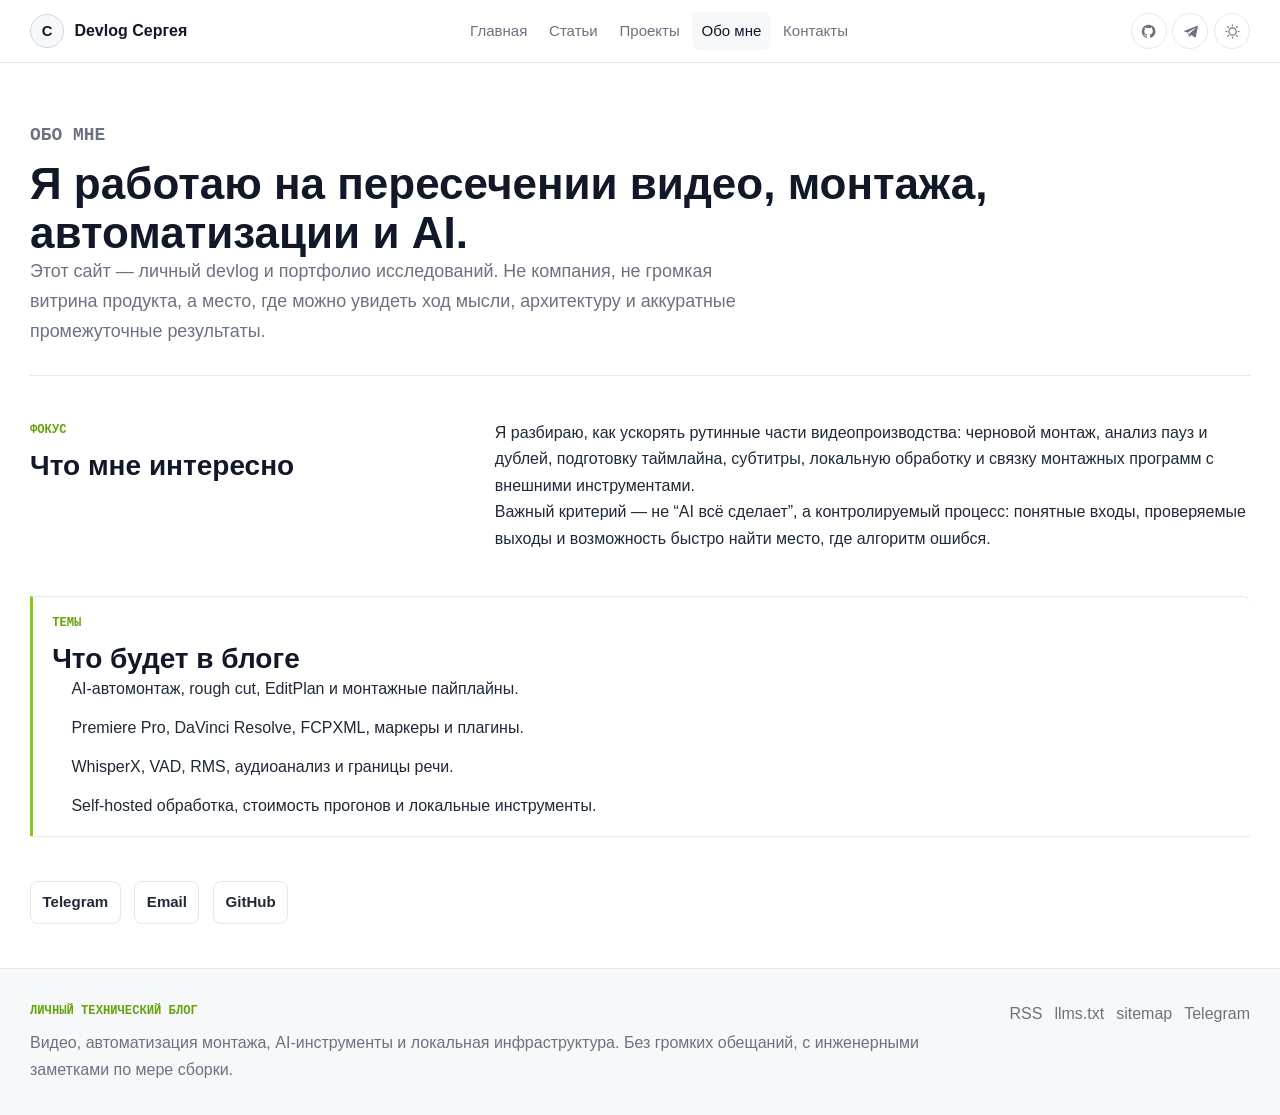
==== about/index.html @ e4939ee9 "Publish site" ====
<!DOCTYPE html><html lang="ru"><head><meta charset="utf-8"><meta name="viewport" content="width=device-width, initial-scale=1"><meta name="generator" content="Astro v7.0.3"><link rel="icon" href="/favicon.svg" type="image/svg+xml"><title>Обо мне | Devlog Сергея</title><meta name="description" content="Коротко о Сергее: видео, монтаж, автоматизация, AI-инструменты, self-hosted workflow и личные инженерные заметки."><link rel="canonical" href="https://dedkik221.github.io/about/"><meta name="robots" content="index, follow"><meta property="og:locale" content="ru_RU"><meta property="og:site_name" content="Сергей: видео, AI-автомонтаж и self-hosted workflow"><meta property="og:type" content="website"><meta property="og:title" content="Обо мне | Devlog Сергея"><meta property="og:description" content="Коротко о Сергее: видео, монтаж, автоматизация, AI-инструменты, self-hosted workflow и личные инженерные заметки."><meta property="og:url" content="https://dedkik221.github.io/about/"><meta property="og:image" content="https://dedkik221.github.io/images/og-default.svg"><meta name="twitter:card" content="summary_large_image"><meta name="twitter:title" content="Обо мне | Devlog Сергея"><meta name="twitter:description" content="Коротко о Сергее: видео, монтаж, автоматизация, AI-инструменты, self-hosted workflow и личные инженерные заметки."><meta name="twitter:image" content="https://dedkik221.github.io/images/og-default.svg"><script type="application/ld+json">{"@context":"https://schema.org","@type":"Person","name":"Сергей","url":"https://dedkik221.github.io","description":"Я исследую и собираю инструменты на стыке видеопроизводства, автоматизации монтажа, AI и локальной инфраструктуры.","sameAs":["https://t.me/your_username","https://github.com/your_username"]}</script><script type="application/ld+json">{"@context":"https://schema.org","@type":"BreadcrumbList","itemListElement":[{"@type":"ListItem","position":1,"name":"Главная","item":"https://dedkik221.github.io/"},{"@type":"ListItem","position":2,"name":"Обо мне","item":"https://dedkik221.github.io/about/"}]}</script><link rel="stylesheet" href="/_astro/seo.Bn_b38nS.css"></head><body><a class="skip-link" href="#content">К содержанию</a><header class="site-header" data-pagefind-ignore><div class="shell header-inner"><a class="brand" href="/" aria-label="На главную"><span class="brand-mark">С</span><span><strong>Devlog Сергея</strong></span></a><nav class="nav" aria-label="Главная навигация"><a href="/">Главная</a><a href="/articles/">Статьи</a><a href="/projects/">Проекты</a><a href="/about/" aria-current="page">Обо мне</a><a href="/contact/">Контакты</a></nav><div class="header-actions" aria-label="Быстрые ссылки"><a href="https://github.com/your_username" aria-label="GitHub"><svg viewBox="0 0 24 24" aria-hidden="true"><path d="M12 2.5a9.5 9.5 0 0 0-3 18.52c.48.09.65-.2.65-.46v-1.7c-2.64.57-3.2-1.12-3.2-1.12-.43-1.1-1.05-1.39-1.05-1.39-.86-.59.07-.58.07-.58.95.07 1.45.98 1.45.98.85 1.44 2.22 1.03 2.76.78.09-.62.33-1.03.6-1.27-2.1-.24-4.31-1.05-4.31-4.68 0-1.03.37-1.88.98-2.54-.1-.24-.42-1.2.09-2.5 0 0 .79-.25 2.6.97a8.9 8.9 0 0 1 4.73 0c1.8-1.22 2.6-.97 2.6-.97.5 1.3.18 2.26.09 2.5.61.66.98 1.5.98 2.54 0 3.64-2.22 4.44-4.33 4.67.34.3.64.88.64 1.77v2.64c0 .26.17.56.66.46A9.5 9.5 0 0 0 12 2.5Z"></path></svg></a><a href="https://t.me/your_username" aria-label="Telegram"><svg viewBox="0 0 24 24" aria-hidden="true"><path d="M20.55 4.4 3.9 10.83c-1.14.46-1.13 1.1-.2 1.38l4.27 1.33 1.63 5c.2.56.1.78.68.78.44 0 .64-.2.9-.45l2.16-2.1 4.5 3.33c.83.46 1.42.22 1.63-.77L22.4 5.54c.3-1.2-.46-1.75-1.85-1.14Zm-11.9 8.83 9.75-6.15c.49-.3.93-.14.57.18l-8.34 7.52-.33 3.49-1.65-5.04Z"></path></svg></a><button class="theme-toggle" type="button" aria-label="Переключить тему" data-theme-toggle><svg viewBox="0 0 24 24" aria-hidden="true"><path d="M12 18a6 6 0 1 1 0-12 6 6 0 0 1 0 12Zm0-1.6a4.4 4.4 0 1 0 0-8.8 4.4 4.4 0 0 0 0 8.8ZM11.2 2h1.6v2.7h-1.6V2Zm0 17.3h1.6V22h-1.6v-2.7ZM2 11.2h2.7v1.6H2v-1.6Zm17.3 0H22v1.6h-2.7v-1.6ZM4.22 5.35l1.13-1.13 1.9 1.9-1.13 1.13-1.9-1.9Zm12.53 12.53 1.13-1.13 1.9 1.9-1.13 1.13-1.9-1.9Zm0-11.76 1.9-1.9 1.13 1.13-1.9 1.9-1.13-1.13ZM4.22 18.65l1.9-1.9 1.13 1.13-1.9 1.9-1.13-1.13Z"></path></svg></button></div></div></header><script>
  const storedTheme = localStorage.getItem('theme');
  if (storedTheme === 'dark') document.documentElement.dataset.theme = 'dark';

  document.querySelector('[data-theme-toggle]')?.addEventListener('click', () => {
    const nextTheme = document.documentElement.dataset.theme === 'dark' ? 'light' : 'dark';
    document.documentElement.dataset.theme = nextTheme === 'dark' ? 'dark' : '';
    localStorage.setItem('theme', nextTheme);
  });
</script><main id="content" class="site-main"><section class="page-head shell" data-pagefind-body><p class="eyebrow">обо мне</p><h1>Я работаю на пересечении видео, монтажа, автоматизации и AI.</h1><p>Этот сайт — личный devlog и портфолио исследований. Не компания, не громкая витрина продукта, а место, где можно увидеть ход мысли, архитектуру и аккуратные промежуточные результаты.</p></section><section class="section shell section-grid" data-pagefind-body><div><p class="eyebrow">фокус</p><h2>Что мне интересно</h2></div><div class="text-block"><p>Я разбираю, как ускорять рутинные части видеопроизводства: черновой монтаж, анализ пауз и дублей, подготовку таймлайна, субтитры, локальную обработку и связку монтажных программ с внешними инструментами.</p><p>Важный критерий — не “AI всё сделает”, а контролируемый процесс: понятные входы, проверяемые выходы и возможность быстро найти место, где алгоритм ошибся.</p></div></section><section class="section shell compact-list" data-pagefind-body><p class="eyebrow">темы</p><h2>Что будет в блоге</h2><ul><li>AI-автомонтаж, rough cut, EditPlan и монтажные пайплайны.</li><li>Premiere Pro, DaVinci Resolve, FCPXML, маркеры и плагины.</li><li>WhisperX, VAD, RMS, аудиоанализ и границы речи.</li><li>Self-hosted обработка, стоимость прогонов и локальные инструменты.</li></ul></section><section class="section shell contact-strip" data-pagefind-ignore><a href="https://t.me/your_username">Telegram</a><a href="mailto:hello@example.com">Email</a><a href="https://github.com/your_username">GitHub</a></section></main><footer class="site-footer" data-pagefind-ignore><div class="shell footer-grid"><div><p class="eyebrow">Личный технический блог</p><p>Видео, автоматизация монтажа, AI-инструменты и локальная инфраструктура. Без громких обещаний, с инженерными заметками по мере сборки.</p></div><div class="footer-links"><a href="/rss.xml">RSS</a><a href="/llms.txt">llms.txt</a><a href="/sitemap.xml">sitemap</a><a href="https://t.me/your_username">Telegram</a></div></div></footer></body></html>
---- _astro/seo.Bn_b38nS.css ----
/*! tailwindcss v4.3.1 | MIT License | https://tailwindcss.com */
@layer properties{@supports (((-webkit-hyphens:none)) and (not (margin-trim:inline))) or ((-moz-orient:inline) and (not (color:rgb(from red r g b)))){*,:before,:after,::backdrop{--tw-outline-style:solid}}}@layer theme{:root,:host{--font-sans:ui-sans-serif, system-ui, sans-serif, "Apple Color Emoji", "Segoe UI Emoji", "Segoe UI Symbol", "Noto Color Emoji";--font-mono:ui-monospace, SFMono-Regular, Menlo, Monaco, Consolas, "Liberation Mono", "Courier New", monospace;--radius-lg:.5rem;--default-font-family:var(--font-sans);--default-mono-font-family:var(--font-mono)}}@layer base{*,:after,:before,::backdrop{box-sizing:border-box;border:0 solid;margin:0;padding:0}::file-selector-button{box-sizing:border-box;border:0 solid;margin:0;padding:0}html,:host{-webkit-text-size-adjust:100%;tab-size:4;line-height:1.5;font-family:var(--default-font-family,ui-sans-serif, system-ui, sans-serif, "Apple Color Emoji", "Segoe UI Emoji", "Segoe UI Symbol", "Noto Color Emoji");font-feature-settings:var(--default-font-feature-settings,normal);font-variation-settings:var(--default-font-variation-settings,normal);-webkit-tap-highlight-color:transparent}hr{height:0;color:inherit;border-top-width:1px}abbr:where([title]){text-decoration:underline dotted}h1,h2,h3,h4,h5,h6{font-size:inherit;font-weight:inherit}a{color:inherit;-webkit-text-decoration:inherit;-webkit-text-decoration:inherit;-webkit-text-decoration:inherit;text-decoration:inherit}b,strong{font-weight:bolder}code,kbd,samp,pre{font-family:var(--default-mono-font-family,ui-monospace, SFMono-Regular, Menlo, Monaco, Consolas, "Liberation Mono", "Courier New", monospace);font-feature-settings:var(--default-mono-font-feature-settings,normal);font-variation-settings:var(--default-mono-font-variation-settings,normal);font-size:1em}small{font-size:80%}sub,sup{vertical-align:baseline;font-size:75%;line-height:0;position:relative}sub{bottom:-.25em}sup{top:-.5em}table{text-indent:0;border-color:inherit;border-collapse:collapse}:-moz-focusring{outline:auto}progress{vertical-align:baseline}summary{display:list-item}ol,ul,menu{list-style:none}img,svg,video,canvas,audio,iframe,embed,object{vertical-align:middle;display:block}img,video{max-width:100%;height:auto}button,input,select,optgroup,textarea{font:inherit;font-feature-settings:inherit;font-variation-settings:inherit;letter-spacing:inherit;color:inherit;opacity:1;background-color:#0000;border-radius:0}::file-selector-button{font:inherit;font-feature-settings:inherit;font-variation-settings:inherit;letter-spacing:inherit;color:inherit;opacity:1;background-color:#0000;border-radius:0}:where(select:is([multiple],[size])) optgroup{font-weight:bolder}:where(select:is([multiple],[size])) optgroup option{padding-inline-start:20px}::file-selector-button{margin-inline-end:4px}::placeholder{opacity:1}@supports (not ((-webkit-appearance:-apple-pay-button))) or (contain-intrinsic-size:1px){::placeholder{color:currentColor}@supports (color:color-mix(in lab, red, red)){::placeholder{color:color-mix(in oklab, currentcolor 50%, transparent)}}}textarea{resize:vertical}::-webkit-search-decoration{-webkit-appearance:none}::-webkit-date-and-time-value{min-height:1lh;text-align:inherit}::-webkit-datetime-edit{display:inline-flex}::-webkit-datetime-edit-fields-wrapper{padding:0}::-webkit-datetime-edit{padding-block:0}::-webkit-datetime-edit-year-field{padding-block:0}::-webkit-datetime-edit-month-field{padding-block:0}::-webkit-datetime-edit-day-field{padding-block:0}::-webkit-datetime-edit-hour-field{padding-block:0}::-webkit-datetime-edit-minute-field{padding-block:0}::-webkit-datetime-edit-second-field{padding-block:0}::-webkit-datetime-edit-millisecond-field{padding-block:0}::-webkit-datetime-edit-meridiem-field{padding-block:0}::-webkit-calendar-picker-indicator{line-height:1}:-moz-ui-invalid{box-shadow:none}button,input:where([type=button],[type=reset],[type=submit]){appearance:button}::file-selector-button{appearance:button}::-webkit-inner-spin-button{height:auto}::-webkit-outer-spin-button{height:auto}[hidden]:where(:not([hidden=until-found])){display:none!important}}@layer components;@layer utilities{.static{position:static}.prose{color:var(--tw-prose-body);max-width:65ch}.prose :where(p):not(:where([class~=not-prose],[class~=not-prose] *)){margin-top:1.25em;margin-bottom:1.25em}.prose :where([class~=lead]):not(:where([class~=not-prose],[class~=not-prose] *)){color:var(--tw-prose-lead);margin-top:1.2em;margin-bottom:1.2em;font-size:1.25em;line-height:1.6}.prose :where(a):not(:where([class~=not-prose],[class~=not-prose] *)){color:var(--tw-prose-links);font-weight:500;text-decoration:underline}.prose :where(strong):not(:where([class~=not-prose],[class~=not-prose] *)){color:var(--tw-prose-bold);font-weight:600}.prose :where(a strong):not(:where([class~=not-prose],[class~=not-prose] *)),.prose :where(blockquote strong):not(:where([class~=not-prose],[class~=not-prose] *)),.prose :where(thead th strong):not(:where([class~=not-prose],[class~=not-prose] *)){color:inherit}.prose :where(ol):not(:where([class~=not-prose],[class~=not-prose] *)){margin-top:1.25em;margin-bottom:1.25em;padding-inline-start:1.625em;list-style-type:decimal}.prose :where(ol[type=A]):not(:where([class~=not-prose],[class~=not-prose] *)){list-style-type:upper-alpha}.prose :where(ol[type=a]):not(:where([class~=not-prose],[class~=not-prose] *)){list-style-type:lower-alpha}.prose :where(ol[type=A s]):not(:where([class~=not-prose],[class~=not-prose] *)){list-style-type:upper-alpha}.prose :where(ol[type=a s]):not(:where([class~=not-prose],[class~=not-prose] *)){list-style-type:lower-alpha}.prose :where(ol[type=I]):not(:where([class~=not-prose],[class~=not-prose] *)){list-style-type:upper-roman}.prose :where(ol[type=i]):not(:where([class~=not-prose],[class~=not-prose] *)){list-style-type:lower-roman}.prose :where(ol[type=I s]):not(:where([class~=not-prose],[class~=not-prose] *)){list-style-type:upper-roman}.prose :where(ol[type=i s]):not(:where([class~=not-prose],[class~=not-prose] *)){list-style-type:lower-roman}.prose :where(ol[type="1"]):not(:where([class~=not-prose],[class~=not-prose] *)){list-style-type:decimal}.prose :where(ul):not(:where([class~=not-prose],[class~=not-prose] *)){margin-top:1.25em;margin-bottom:1.25em;padding-inline-start:1.625em;list-style-type:disc}.prose :where(ol>li):not(:where([class~=not-prose],[class~=not-prose] *))::marker{color:var(--tw-prose-counters);font-weight:400}.prose :where(ul>li):not(:where([class~=not-prose],[class~=not-prose] *))::marker{color:var(--tw-prose-bullets)}.prose :where(dt):not(:where([class~=not-prose],[class~=not-prose] *)){color:var(--tw-prose-headings);margin-top:1.25em;font-weight:600}.prose :where(hr):not(:where([class~=not-prose],[class~=not-prose] *)){border-color:var(--tw-prose-hr);border-top-width:1px;margin-top:3em;margin-bottom:3em}.prose :where(blockquote):not(:where([class~=not-prose],[class~=not-prose] *)){color:var(--tw-prose-quotes);border-inline-start-width:.25rem;border-inline-start-color:var(--tw-prose-quote-borders);quotes:"“""”""‘""’";margin-top:1.6em;margin-bottom:1.6em;padding-inline-start:1em;font-style:italic;font-weight:500}.prose :where(blockquote p:first-of-type):not(:where([class~=not-prose],[class~=not-prose] *)):before{content:open-quote}.prose :where(blockquote p:last-of-type):not(:where([class~=not-prose],[class~=not-prose] *)):after{content:close-quote}.prose :where(h1):not(:where([class~=not-prose],[class~=not-prose] *)){color:var(--tw-prose-headings);margin-top:0;margin-bottom:.888889em;font-size:2.25em;font-weight:800;line-height:1.11111}.prose :where(h1 strong):not(:where([class~=not-prose],[class~=not-prose] *)){color:inherit;font-weight:900}.prose :where(h2):not(:where([class~=not-prose],[class~=not-prose] *)){color:var(--tw-prose-headings);margin-top:2em;margin-bottom:1em;font-size:1.5em;font-weight:700;line-height:1.33333}.prose :where(h2 strong):not(:where([class~=not-prose],[class~=not-prose] *)){color:inherit;font-weight:800}.prose :where(h3):not(:where([class~=not-prose],[class~=not-prose] *)){color:var(--tw-prose-headings);margin-top:1.6em;margin-bottom:.6em;font-size:1.25em;font-weight:600;line-height:1.6}.prose :where(h3 strong):not(:where([class~=not-prose],[class~=not-prose] *)){color:inherit;font-weight:700}.prose :where(h4):not(:where([class~=not-prose],[class~=not-prose] *)){color:var(--tw-prose-headings);margin-top:1.5em;margin-bottom:.5em;font-weight:600;line-height:1.5}.prose :where(h4 strong):not(:where([class~=not-prose],[class~=not-prose] *)){color:inherit;font-weight:700}.prose :where(img):not(:where([class~=not-prose],[class~=not-prose] *)){margin-top:2em;margin-bottom:2em}.prose :where(picture):not(:where([class~=not-prose],[class~=not-prose] *)){margin-top:2em;margin-bottom:2em;display:block}.prose :where(video):not(:where([class~=not-prose],[class~=not-prose] *)){margin-top:2em;margin-bottom:2em}.prose :where(kbd):not(:where([class~=not-prose],[class~=not-prose] *)){color:var(--tw-prose-kbd);box-shadow:0 0 0 1px var(--tw-prose-kbd-shadows), 0 3px 0 var(--tw-prose-kbd-shadows);padding-top:.1875em;padding-inline-end:.375em;padding-bottom:.1875em;border-radius:.3125rem;padding-inline-start:.375em;font-family:inherit;font-size:.875em;font-weight:500}.prose :where(code):not(:where([class~=not-prose],[class~=not-prose] *)){color:var(--tw-prose-code);font-size:.875em;font-weight:600}.prose :where(code):not(:where([class~=not-prose],[class~=not-prose] *)):before,.prose :where(code):not(:where([class~=not-prose],[class~=not-prose] *)):after{content:"`"}.prose :where(a code):not(:where([class~=not-prose],[class~=not-prose] *)),.prose :where(h1 code):not(:where([class~=not-prose],[class~=not-prose] *)){color:inherit}.prose :where(h2 code):not(:where([class~=not-prose],[class~=not-prose] *)){color:inherit;font-size:.875em}.prose :where(h3 code):not(:where([class~=not-prose],[class~=not-prose] *)){color:inherit;font-size:.9em}.prose :where(h4 code):not(:where([class~=not-prose],[class~=not-prose] *)),.prose :where(blockquote code):not(:where([class~=not-prose],[class~=not-prose] *)),.prose :where(thead th code):not(:where([class~=not-prose],[class~=not-prose] *)){color:inherit}.prose :where(pre):not(:where([class~=not-prose],[class~=not-prose] *)){color:var(--tw-prose-pre-code);background-color:var(--tw-prose-pre-bg);padding-top:.857143em;padding-inline-end:1.14286em;padding-bottom:.857143em;border-radius:.375rem;margin-top:1.71429em;margin-bottom:1.71429em;padding-inline-start:1.14286em;font-size:.875em;font-weight:400;line-height:1.71429;overflow-x:auto}.prose :where(pre code):not(:where([class~=not-prose],[class~=not-prose] *)){font-weight:inherit;color:inherit;font-size:inherit;font-family:inherit;line-height:inherit;background-color:#0000;border-width:0;border-radius:0;padding:0}.prose :where(pre code):not(:where([class~=not-prose],[class~=not-prose] *)):before,.prose :where(pre code):not(:where([class~=not-prose],[class~=not-prose] *)):after{content:none}.prose :where(table):not(:where([class~=not-prose],[class~=not-prose] *)){table-layout:auto;width:100%;margin-top:2em;margin-bottom:2em;font-size:.875em;line-height:1.71429}.prose :where(thead):not(:where([class~=not-prose],[class~=not-prose] *)){border-bottom-width:1px;border-bottom-color:var(--tw-prose-th-borders)}.prose :where(thead th):not(:where([class~=not-prose],[class~=not-prose] *)){color:var(--tw-prose-headings);vertical-align:bottom;padding-inline-end:.571429em;padding-bottom:.571429em;padding-inline-start:.571429em;font-weight:600}.prose :where(tbody tr):not(:where([class~=not-prose],[class~=not-prose] *)){border-bottom-width:1px;border-bottom-color:var(--tw-prose-td-borders)}.prose :where(tbody tr:last-child):not(:where([class~=not-prose],[class~=not-prose] *)){border-bottom-width:0}.prose :where(tbody td):not(:where([class~=not-prose],[class~=not-prose] *)){vertical-align:baseline}.prose :where(tfoot):not(:where([class~=not-prose],[class~=not-prose] *)){border-top-width:1px;border-top-color:var(--tw-prose-th-borders)}.prose :where(tfoot td):not(:where([class~=not-prose],[class~=not-prose] *)){vertical-align:top}.prose :where(th,td):not(:where([class~=not-prose],[class~=not-prose] *)){text-align:start}.prose :where(figure>*):not(:where([class~=not-prose],[class~=not-prose] *)){margin-top:0;margin-bottom:0}.prose :where(figcaption):not(:where([class~=not-prose],[class~=not-prose] *)){color:var(--tw-prose-captions);margin-top:.857143em;font-size:.875em;line-height:1.42857}.prose{--tw-prose-body:oklch(37.3% .034 259.733);--tw-prose-headings:oklch(21% .034 264.665);--tw-prose-lead:oklch(44.6% .03 256.802);--tw-prose-links:oklch(21% .034 264.665);--tw-prose-bold:oklch(21% .034 264.665);--tw-prose-counters:oklch(55.1% .027 264.364);--tw-prose-bullets:oklch(87.2% .01 258.338);--tw-prose-hr:oklch(92.8% .006 264.531);--tw-prose-quotes:oklch(21% .034 264.665);--tw-prose-quote-borders:oklch(92.8% .006 264.531);--tw-prose-captions:oklch(55.1% .027 264.364);--tw-prose-kbd:oklch(21% .034 264.665);--tw-prose-kbd-shadows:oklab(21% -.00316127 -.0338527/.1);--tw-prose-code:oklch(21% .034 264.665);--tw-prose-pre-code:oklch(92.8% .006 264.531);--tw-prose-pre-bg:oklch(27.8% .033 256.848);--tw-prose-th-borders:oklch(87.2% .01 258.338);--tw-prose-td-borders:oklch(92.8% .006 264.531);--tw-prose-invert-body:oklch(87.2% .01 258.338);--tw-prose-invert-headings:#fff;--tw-prose-invert-lead:oklch(70.7% .022 261.325);--tw-prose-invert-links:#fff;--tw-prose-invert-bold:#fff;--tw-prose-invert-counters:oklch(70.7% .022 261.325);--tw-prose-invert-bullets:oklch(44.6% .03 256.802);--tw-prose-invert-hr:oklch(37.3% .034 259.733);--tw-prose-invert-quotes:oklch(96.7% .003 264.542);--tw-prose-invert-quote-borders:oklch(37.3% .034 259.733);--tw-prose-invert-captions:oklch(70.7% .022 261.325);--tw-prose-invert-kbd:#fff;--tw-prose-invert-kbd-shadows:#ffffff1a;--tw-prose-invert-code:#fff;--tw-prose-invert-pre-code:oklch(87.2% .01 258.338);--tw-prose-invert-pre-bg:#00000080;--tw-prose-invert-th-borders:oklch(44.6% .03 256.802);--tw-prose-invert-td-borders:oklch(37.3% .034 259.733);font-size:1rem;line-height:1.75}.prose :where(picture>img):not(:where([class~=not-prose],[class~=not-prose] *)){margin-top:0;margin-bottom:0}.prose :where(li):not(:where([class~=not-prose],[class~=not-prose] *)){margin-top:.5em;margin-bottom:.5em}.prose :where(ol>li):not(:where([class~=not-prose],[class~=not-prose] *)),.prose :where(ul>li):not(:where([class~=not-prose],[class~=not-prose] *)){padding-inline-start:.375em}.prose :where(.prose>ul>li p):not(:where([class~=not-prose],[class~=not-prose] *)){margin-top:.75em;margin-bottom:.75em}.prose :where(.prose>ul>li>p:first-child):not(:where([class~=not-prose],[class~=not-prose] *)){margin-top:1.25em}.prose :where(.prose>ul>li>p:last-child):not(:where([class~=not-prose],[class~=not-prose] *)){margin-bottom:1.25em}.prose :where(.prose>ol>li>p:first-child):not(:where([class~=not-prose],[class~=not-prose] *)){margin-top:1.25em}.prose :where(.prose>ol>li>p:last-child):not(:where([class~=not-prose],[class~=not-prose] *)){margin-bottom:1.25em}.prose :where(ul ul,ul ol,ol ul,ol ol):not(:where([class~=not-prose],[class~=not-prose] *)){margin-top:.75em;margin-bottom:.75em}.prose :where(dl):not(:where([class~=not-prose],[class~=not-prose] *)){margin-top:1.25em;margin-bottom:1.25em}.prose :where(dd):not(:where([class~=not-prose],[class~=not-prose] *)){margin-top:.5em;padding-inline-start:1.625em}.prose :where(hr+*):not(:where([class~=not-prose],[class~=not-prose] *)),.prose :where(h2+*):not(:where([class~=not-prose],[class~=not-prose] *)),.prose :where(h3+*):not(:where([class~=not-prose],[class~=not-prose] *)),.prose :where(h4+*):not(:where([class~=not-prose],[class~=not-prose] *)){margin-top:0}.prose :where(thead th:first-child):not(:where([class~=not-prose],[class~=not-prose] *)){padding-inline-start:0}.prose :where(thead th:last-child):not(:where([class~=not-prose],[class~=not-prose] *)){padding-inline-end:0}.prose :where(tbody td,tfoot td):not(:where([class~=not-prose],[class~=not-prose] *)){padding-top:.571429em;padding-inline-end:.571429em;padding-bottom:.571429em;padding-inline-start:.571429em}.prose :where(tbody td:first-child,tfoot td:first-child):not(:where([class~=not-prose],[class~=not-prose] *)){padding-inline-start:0}.prose :where(tbody td:last-child,tfoot td:last-child):not(:where([class~=not-prose],[class~=not-prose] *)){padding-inline-end:0}.prose :where(figure):not(:where([class~=not-prose],[class~=not-prose] *)){margin-top:2em;margin-bottom:2em}.prose :where(.prose>:first-child):not(:where([class~=not-prose],[class~=not-prose] *)){margin-top:0}.prose :where(.prose>:last-child):not(:where([class~=not-prose],[class~=not-prose] *)){margin-bottom:0}.hidden{display:none}.outline{outline-style:var(--tw-outline-style);outline-width:1px}}:root{color-scheme:light;--bg:#fff;--page:#f7f8fa;--surface:#fff;--muted-surface:#f3f4f6;--ink:#111827;--text:#1f2937;--muted:#6b7280;--soft:#9ca3af;--line:#e5e7eb;--line-strong:#d1d5db;--accent:#84cc16;--accent-strong:#65a30d;--diagram:#111827;--diagram-soft:#1f2937;--radius:8px;--radius-lg:12px;--mono:"SFMono-Regular", "Cascadia Code", "Liberation Mono", Menlo, monospace;--body:-apple-system, BlinkMacSystemFont, "Segoe UI", Roboto, "Helvetica Neue", Arial, sans-serif}:root[data-theme=dark]{color-scheme:dark;--bg:#111827;--page:#1f2937;--surface:#111827;--muted-surface:#172033;--ink:#f9fafb;--text:#e5e7eb;--muted:#9ca3af;--soft:#6b7280;--line:#374151;--line-strong:#4b5563}*{box-sizing:border-box}html{scroll-behavior:smooth}body{background:var(--bg);color:var(--text);font-family:var(--body);letter-spacing:0;margin:0;font-size:16px;line-height:1.65}a{color:inherit;text-underline-offset:.22em;text-decoration-color:#65a30d59;text-decoration-thickness:1px}a:hover{color:var(--accent-strong);text-decoration-color:currentColor}img,svg{max-width:100%;display:block}button,input,textarea,select{font:inherit}button,.button{border:1px solid var(--line);border-radius:var(--radius);background:var(--surface);min-height:40px;color:var(--ink);justify-content:center;align-items:center;gap:.45rem;padding:.58rem .85rem;font-weight:650;text-decoration:none;transition:border-color .14s,background .14s,color .14s;display:inline-flex}button:hover,.button:hover{border-color:var(--line-strong);background:var(--muted-surface);color:var(--ink)}button:disabled{cursor:not-allowed;opacity:.62}.primary,.form-actions button{border-color:var(--ink);background:var(--ink);color:#fff}.primary:hover,.form-actions button:hover{border-color:var(--accent-strong);background:var(--accent-strong);color:#fff}.secondary{background:var(--surface)}.skip-link{z-index:30;background:var(--ink);color:#fff;border-radius:var(--radius);padding:.55rem .8rem;position:absolute;top:.75rem;left:1rem;transform:translateY(-160%)}.skip-link:focus{transform:translateY(0)}.shell{width:min(1220px,100% - 32px);margin:0 auto}.site-main{min-height:70vh}.site-header{z-index:20;border-bottom:1px solid var(--line);backdrop-filter:blur(10px);background:#fffffff5;position:sticky;top:0}.header-inner{grid-template-columns:auto 1fr auto;align-items:center;gap:1rem;min-height:62px;display:grid}.brand{min-width:max-content;color:var(--ink);align-items:center;gap:.65rem;text-decoration:none;display:inline-flex}.brand-mark{border:1px solid var(--line-strong);background:var(--page);width:34px;height:34px;color:var(--ink);border-radius:50%;place-items:center;font-size:.92rem;font-weight:800;display:grid}.brand strong{font-size:1rem;line-height:1.1;display:block}.nav{flex-wrap:wrap;justify-content:center;gap:.2rem;display:flex}.nav a{border-radius:var(--radius);color:var(--muted);padding:.42rem .58rem;font-size:.94rem;text-decoration:none}.nav a:hover,.nav a[aria-current=page]{background:var(--page);color:var(--ink)}.header-actions{justify-content:flex-end;align-items:center;gap:.35rem;display:flex}.header-actions a,.header-actions button{border:1px solid var(--line);background:var(--surface);width:36px;height:36px;min-height:36px;color:var(--muted);border-radius:50%;place-items:center;padding:0;text-decoration:none;display:grid}.header-actions a:hover,.header-actions button:hover{border-color:var(--line-strong);color:var(--ink)}.header-actions svg{fill:currentColor;width:17px;height:17px}.home-intro{max-width:820px;margin-left:max(16px,50% - 610px);padding:4.4rem 0 3rem}.home-intro h1,.page-head h1,.article-header h1{color:var(--ink);letter-spacing:0;margin:0;font-size:2.75rem;font-weight:750;line-height:1.12}.lead,.page-head p,.article-header>p{max-width:720px;color:var(--muted);font-size:1.12rem;line-height:1.65}.eyebrow{color:var(--accent-strong);font-family:var(--mono);letter-spacing:0;text-transform:uppercase;margin:0 0 .55rem;font-size:.76rem;font-weight:800}.section{border-top:1px solid var(--line);padding:2.75rem 0}.section-grid,.now-block,.about-strip,.feedback-band{grid-template-columns:minmax(220px,.72fr) minmax(0,1.28fr);align-items:start;gap:2.5rem;display:grid}.section h2,.compact-list h2,.timeline h2{color:var(--ink);letter-spacing:0;margin:0;font-size:1.75rem;font-weight:720;line-height:1.22}.section-head{justify-content:space-between;align-items:flex-end;gap:1rem;margin-bottom:1rem;display:flex}.section-head a,.text-block a,.article-next a,.contact-strip a,.contact-list a{border:1px solid var(--line);border-radius:var(--radius);background:var(--surface);padding:.52rem .72rem;font-size:.94rem;font-weight:650;text-decoration:none}.text-block p:first-child,.about-strip p{margin-top:0}.text-block p,.about-strip p{color:var(--text)}.card-grid{grid-template-columns:repeat(auto-fit,minmax(min(100%,280px),360px));gap:1rem;display:grid}.content-card{border:1px solid var(--line);border-radius:var(--radius);background:var(--surface);min-height:100%;padding:1rem}.content-card h2{color:var(--ink);letter-spacing:0;margin:.62rem 0 .42rem;font-size:1.25rem;font-weight:720;line-height:1.28}.content-card p{color:var(--muted);font-size:.98rem}.content-card.is-muted{background:var(--page)}.card-meta,.article-meta{color:var(--muted);font-family:var(--mono);flex-wrap:wrap;gap:.45rem .78rem;font-size:.78rem;display:flex}.tag-list{flex-wrap:wrap;gap:.38rem;margin:.95rem 0 0;padding:0;list-style:none;display:flex}.tag-list li,.tag-filter button{border:1px solid var(--line);background:var(--page);color:var(--muted);font-family:var(--mono);border-radius:999px;padding:.22rem .52rem;font-size:.74rem}.tag-filter{flex-wrap:wrap;gap:.45rem;display:flex}.tag-filter button{cursor:pointer;min-height:34px}.tag-filter button.is-active{color:var(--accent-strong);background:#84cc161f;border-color:#65a30d73}.page-head{padding:3.6rem 0 1.8rem}.search-panel{padding-bottom:0}.search-box{border:1px solid var(--line);border-radius:var(--radius-lg);background:var(--surface);padding:1rem}.search-box label{color:var(--muted);margin-bottom:.45rem;font-weight:750;display:block}.search-box input,.feedback-form input,.feedback-form textarea,.feedback-form select,.subscribe-box input{border:1px solid var(--line);border-radius:var(--radius);background:var(--page);width:100%;color:var(--ink);padding:.68rem .74rem}.search-results ol{gap:.65rem;margin:1rem 0 0;padding:0;list-style:none;display:grid}.search-results a{border-top:1px solid var(--line);padding-top:.75rem;text-decoration:none;display:block}.search-results p{color:var(--muted);margin:.2rem 0 0;font-size:.94rem}.draft-list{grid-template-columns:repeat(2,minmax(0,1fr));gap:.8rem;display:grid}.feedback-band{display:block}.feedback-form{border:1px solid var(--line);border-radius:var(--radius-lg);background:var(--surface);padding:1.2rem}.form-intro{max-width:620px;margin-bottom:1rem}.form-intro h2{color:var(--ink);margin:0 0 .35rem;font-size:1.35rem;font-weight:740;line-height:1.25}.form-intro p{color:var(--muted);margin:0;font-size:.98rem}.feedback-form label{color:var(--muted);gap:.35rem;margin-bottom:.82rem;font-size:.91rem;font-weight:700;display:grid}.feedback-form textarea{resize:vertical}.form-grid{grid-template-columns:repeat(2,minmax(0,1fr));gap:.8rem;display:grid}.check-row{align-items:center;grid-template-columns:none!important;gap:.6rem!important;display:flex!important}.check-row input{width:auto}.form-actions{flex-wrap:wrap;align-items:center;gap:.85rem;margin-top:.6rem;display:flex}.form-actions a{color:var(--text);font-weight:650;text-decoration:none}.article-shell{grid-template-columns:minmax(230px,260px) minmax(0,720px) minmax(190px,220px);align-items:start;gap:2rem;padding:3rem 0 3.6rem;display:grid}.article-main{min-width:0}.article-header{margin-bottom:2rem}.article-header h1{margin-top:.7rem;font-size:2.85rem}.article-header>p{margin-bottom:0;font-size:1.18rem}.author-sidebar{border-right:1px solid var(--line);background:var(--page);min-height:calc(100vh - 110px);color:var(--muted);padding:1.35rem 1.2rem 1.2rem;position:sticky;top:86px}.author-card{gap:1rem;display:grid}.author-avatar{border:1px solid var(--line-strong);background:var(--surface);width:92px;height:92px;color:var(--ink);border-radius:50%;place-items:center;font-size:2rem;font-weight:800;display:grid}.author-kicker{color:var(--accent-strong);font-family:var(--mono);text-transform:uppercase;margin:0 0 .18rem;font-size:.72rem;font-weight:800}.author-card h2,.sidebar-section h3{color:var(--ink);margin:0;font-size:1.08rem;font-weight:760;line-height:1.25}.author-card p{margin:.42rem 0 0;font-size:.95rem;line-height:1.55}.sidebar-links{grid-template-columns:repeat(2,minmax(0,1fr));gap:.45rem;margin:1.1rem 0;display:grid}.sidebar-links a{border:1px solid var(--line);border-radius:var(--radius);background:var(--surface);color:var(--text);padding:.48rem .58rem;font-size:.88rem;font-weight:650;text-decoration:none}.sidebar-section{border-top:1px solid var(--line);margin-top:1rem;padding-top:1rem}.latest-list{gap:.55rem;margin:.75rem 0 0;padding:0;list-style:none;display:grid}.latest-list a{color:var(--text);font-size:.9rem;line-height:1.35;text-decoration:none}.latest-list a:hover{color:var(--accent-strong)}.subscribe-box p{margin:.45rem 0 .75rem;font-size:.9rem}.subscribe-box form{gap:.5rem;display:grid}.subscribe-box button{background:var(--ink);color:#fff;min-height:38px}.sidebar-copy{color:var(--soft);margin:1rem 0 0;font-size:.82rem}.toc{border:1px solid var(--line);border-radius:var(--radius-lg);background:var(--surface);color:var(--muted);padding:1rem;font-size:.9rem;position:sticky;top:86px}.toc p{color:var(--ink);margin:0 0 .7rem;font-weight:760}.toc ol{gap:.45rem;margin:0;padding:0;list-style:none;display:grid}.toc a{color:var(--muted);border-left:2px solid #0000;padding-left:.55rem;line-height:1.42;text-decoration:none;display:block}.toc a:hover{border-left-color:var(--accent);color:var(--ink)}.toc .depth-3{margin-left:.7rem}.article-content{width:100%;max-width:720px;color:var(--text);font-size:17px;line-height:1.7}.article-content :where(p,ul,ol,pre,figure){margin-top:1.05rem;margin-bottom:1.05rem}.article-content :where(h2,h3){color:var(--ink);letter-spacing:0}.article-content h2{margin-top:2.8rem;margin-bottom:.8rem;font-size:1.75rem;font-weight:760;line-height:1.25}.article-content h3{margin-top:2rem;font-size:1.32rem;font-weight:720;line-height:1.3}.article-content :where(p,li){color:var(--text)}.article-content :where(ul,ol){padding-left:1.25rem}.article-content li+li{margin-top:.28rem}.article-content pre{border:1px solid var(--line);border-radius:var(--radius);background:var(--page);color:var(--ink);padding:1rem;overflow-x:auto}.article-content code{background:var(--page);font-family:var(--mono);border-radius:5px;padding:.12rem .28rem;font-size:.9em}.article-content pre code{background:0 0;padding:0}.architecture-diagram{border-radius:var(--radius-lg);background:var(--diagram);color:#e5e7eb;border:1px solid #ffffff1f;width:100%;padding:1.25rem}.architecture-diagram figcaption{color:#f9fafb;margin:0 0 1rem;font-size:.95rem;font-weight:760}.diagram-flow{grid-template-columns:minmax(100px,1fr) auto minmax(110px,1fr) auto minmax(140px,1.2fr) auto minmax(110px,1fr) auto minmax(110px,1fr);align-items:center;gap:.55rem;display:grid}.diagram-node{border-radius:var(--radius);background:var(--diagram-soft);border:1px solid #e5e7eb2e;min-height:86px;padding:.75rem}.diagram-node span,.diagram-storage span:first-child{color:#a3e635;font-family:var(--mono);text-transform:uppercase;font-size:.72rem;font-weight:800;display:block}.diagram-node strong{color:#fff;margin-top:.18rem;font-size:.92rem;line-height:1.25;display:block}.diagram-node ol{color:#f3f4f6;margin:.35rem 0 0;padding-left:1.05rem;font-size:.82rem;line-height:1.4}.diagram-node.source,.diagram-node.result{background:#0f172a}.diagram-arrow{color:#a3e635;font-size:1.35rem;font-weight:800}.diagram-storage{color:#cbd5e1;grid-template-columns:auto 1fr auto;align-items:center;gap:.75rem;margin-top:1rem;font-size:.82rem;display:grid}.diagram-storage i{border-top:1px dashed #a3e635a6}.article-cta{max-width:720px;margin-top:2.6rem}.article-next{flex-wrap:wrap;gap:.8rem;max-width:720px;margin-top:1.4rem;display:flex}.timeline{gap:1rem;padding:1rem 0 4rem;display:grid}.timeline article,.compact-list{border-left:3px solid var(--accent);background:var(--surface);border-radius:0 var(--radius) var(--radius) 0;padding:1rem 1.2rem}.timeline span{color:var(--accent-strong);font-family:var(--mono);font-size:.78rem;font-weight:800}.compact-list ul{gap:.8rem;margin-bottom:0;padding-left:1.2rem;display:grid}.contact-strip,.contact-list{flex-wrap:wrap;gap:.85rem;display:flex}.site-footer{border-top:1px solid var(--line);background:var(--page)}.footer-grid{color:var(--muted);grid-template-columns:1fr auto;gap:2rem;padding:2rem 0;display:grid}.footer-links{flex-wrap:wrap;place-content:start flex-end;gap:.75rem;display:flex}@media (width<=1120px){.article-shell{grid-template-columns:minmax(0,1fr) minmax(180px,220px)}.author-sidebar{border:1px solid var(--line);border-radius:var(--radius-lg);grid-column:1/-1;min-height:0;position:static}.author-card{grid-template-columns:auto minmax(0,1fr);align-items:center}.sidebar-links{grid-template-columns:repeat(4,auto);justify-content:start}}@media (width<=900px){.header-inner{grid-template-columns:1fr auto}.nav{grid-column:1/-1;justify-content:flex-start;padding-bottom:.75rem}.article-shell,.section-grid,.now-block,.about-strip,.footer-grid{grid-template-columns:1fr}.toc{display:none}.diagram-flow{grid-template-columns:1fr}.diagram-arrow{justify-self:center;transform:rotate(90deg)}.diagram-storage{grid-template-columns:1fr}}@media (width<=720px){body{font-size:16px}.shell{width:min(100% - 24px,1220px)}.header-inner{gap:.65rem;min-height:56px}.brand strong{font-size:.96rem}.nav{flex-wrap:nowrap;padding-bottom:.65rem;overflow-x:auto}.home-intro{width:min(100% - 24px,1220px);margin:0 auto;padding:3rem 0 2.2rem}.home-intro h1,.page-head h1,.article-header h1{font-size:2rem;line-height:1.16}.lead,.page-head p,.article-header>p{font-size:1rem}.section{padding:2.1rem 0}.section h2,.compact-list h2,.timeline h2{font-size:1.45rem}.section-head{flex-direction:column;align-items:flex-start}.card-grid,.draft-list,.form-grid{grid-template-columns:1fr}.article-shell{padding:1.3rem 0 2.6rem}.author-card{grid-template-columns:1fr}.author-avatar{width:82px;height:82px}.sidebar-links{grid-template-columns:repeat(2,minmax(0,1fr))}.article-content{font-size:16.5px}.article-content h2{font-size:1.55rem}.feedback-form{padding:1rem}.form-actions{flex-direction:column;align-items:stretch}.form-actions a,.form-actions button{width:100%}}@property --tw-outline-style{syntax:"*";inherits:false;initial-value:solid}
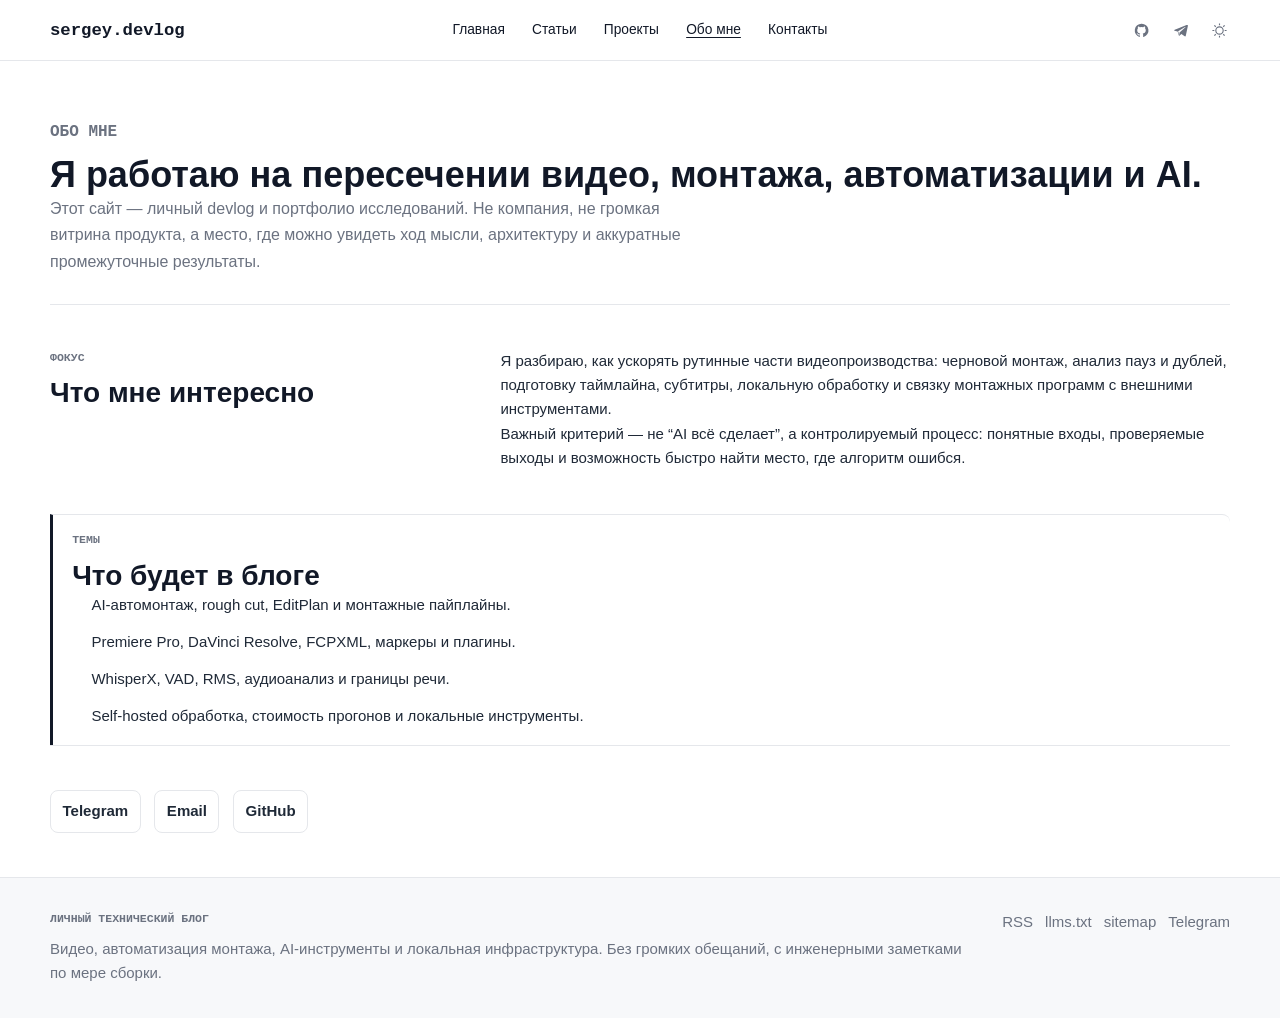
==== commit 627e48b5: "Update visual style" ====
--- a/about/index.html
+++ b/about/index.html
@@ -1,4 +1,4 @@
-<!DOCTYPE html><html lang="ru"><head><meta charset="utf-8"><meta name="viewport" content="width=device-width, initial-scale=1"><meta name="generator" content="Astro v7.0.3"><link rel="icon" href="/favicon.svg" type="image/svg+xml"><title>Обо мне | Devlog Сергея</title><meta name="description" content="Коротко о Сергее: видео, монтаж, автоматизация, AI-инструменты, self-hosted workflow и личные инженерные заметки."><link rel="canonical" href="https://dedkik221.github.io/about/"><meta name="robots" content="index, follow"><meta property="og:locale" content="ru_RU"><meta property="og:site_name" content="Сергей: видео, AI-автомонтаж и self-hosted workflow"><meta property="og:type" content="website"><meta property="og:title" content="Обо мне | Devlog Сергея"><meta property="og:description" content="Коротко о Сергее: видео, монтаж, автоматизация, AI-инструменты, self-hosted workflow и личные инженерные заметки."><meta property="og:url" content="https://dedkik221.github.io/about/"><meta property="og:image" content="https://dedkik221.github.io/images/og-default.svg"><meta name="twitter:card" content="summary_large_image"><meta name="twitter:title" content="Обо мне | Devlog Сергея"><meta name="twitter:description" content="Коротко о Сергее: видео, монтаж, автоматизация, AI-инструменты, self-hosted workflow и личные инженерные заметки."><meta name="twitter:image" content="https://dedkik221.github.io/images/og-default.svg"><script type="application/ld+json">{"@context":"https://schema.org","@type":"Person","name":"Сергей","url":"https://dedkik221.github.io","description":"Я исследую и собираю инструменты на стыке видеопроизводства, автоматизации монтажа, AI и локальной инфраструктуры.","sameAs":["https://t.me/your_username","https://github.com/your_username"]}</script><script type="application/ld+json">{"@context":"https://schema.org","@type":"BreadcrumbList","itemListElement":[{"@type":"ListItem","position":1,"name":"Главная","item":"https://dedkik221.github.io/"},{"@type":"ListItem","position":2,"name":"Обо мне","item":"https://dedkik221.github.io/about/"}]}</script><link rel="stylesheet" href="/_astro/seo.Bn_b38nS.css"></head><body><a class="skip-link" href="#content">К содержанию</a><header class="site-header" data-pagefind-ignore><div class="shell header-inner"><a class="brand" href="/" aria-label="На главную"><span class="brand-mark">С</span><span><strong>Devlog Сергея</strong></span></a><nav class="nav" aria-label="Главная навигация"><a href="/">Главная</a><a href="/articles/">Статьи</a><a href="/projects/">Проекты</a><a href="/about/" aria-current="page">Обо мне</a><a href="/contact/">Контакты</a></nav><div class="header-actions" aria-label="Быстрые ссылки"><a href="https://github.com/your_username" aria-label="GitHub"><svg viewBox="0 0 24 24" aria-hidden="true"><path d="M12 2.5a9.5 9.5 0 0 0-3 18.52c.48.09.65-.2.65-.46v-1.7c-2.64.57-3.2-1.12-3.2-1.12-.43-1.1-1.05-1.39-1.05-1.39-.86-.59.07-.58.07-.58.95.07 1.45.98 1.45.98.85 1.44 2.22 1.03 2.76.78.09-.62.33-1.03.6-1.27-2.1-.24-4.31-1.05-4.31-4.68 0-1.03.37-1.88.98-2.54-.1-.24-.42-1.2.09-2.5 0 0 .79-.25 2.6.97a8.9 8.9 0 0 1 4.73 0c1.8-1.22 2.6-.97 2.6-.97.5 1.3.18 2.26.09 2.5.61.66.98 1.5.98 2.54 0 3.64-2.22 4.44-4.33 4.67.34.3.64.88.64 1.77v2.64c0 .26.17.56.66.46A9.5 9.5 0 0 0 12 2.5Z"></path></svg></a><a href="https://t.me/your_username" aria-label="Telegram"><svg viewBox="0 0 24 24" aria-hidden="true"><path d="M20.55 4.4 3.9 10.83c-1.14.46-1.13 1.1-.2 1.38l4.27 1.33 1.63 5c.2.56.1.78.68.78.44 0 .64-.2.9-.45l2.16-2.1 4.5 3.33c.83.46 1.42.22 1.63-.77L22.4 5.54c.3-1.2-.46-1.75-1.85-1.14Zm-11.9 8.83 9.75-6.15c.49-.3.93-.14.57.18l-8.34 7.52-.33 3.49-1.65-5.04Z"></path></svg></a><button class="theme-toggle" type="button" aria-label="Переключить тему" data-theme-toggle><svg viewBox="0 0 24 24" aria-hidden="true"><path d="M12 18a6 6 0 1 1 0-12 6 6 0 0 1 0 12Zm0-1.6a4.4 4.4 0 1 0 0-8.8 4.4 4.4 0 0 0 0 8.8ZM11.2 2h1.6v2.7h-1.6V2Zm0 17.3h1.6V22h-1.6v-2.7ZM2 11.2h2.7v1.6H2v-1.6Zm17.3 0H22v1.6h-2.7v-1.6ZM4.22 5.35l1.13-1.13 1.9 1.9-1.13 1.13-1.9-1.9Zm12.53 12.53 1.13-1.13 1.9 1.9-1.13 1.13-1.9-1.9Zm0-11.76 1.9-1.9 1.13 1.13-1.9 1.9-1.13-1.13ZM4.22 18.65l1.9-1.9 1.13 1.13-1.9 1.9-1.13-1.13Z"></path></svg></button></div></div></header><script>
+<!DOCTYPE html><html lang="ru"><head><meta charset="utf-8"><meta name="viewport" content="width=device-width, initial-scale=1"><meta name="generator" content="Astro v7.0.3"><link rel="icon" href="/favicon.svg" type="image/svg+xml"><title>Обо мне | sergey.devlog</title><meta name="description" content="Коротко о Сергее: видео, монтаж, автоматизация, AI-инструменты, self-hosted workflow и личные инженерные заметки."><link rel="canonical" href="https://dedkik221.github.io/about/"><meta name="robots" content="index, follow"><meta property="og:locale" content="ru_RU"><meta property="og:site_name" content="Сергей: видео, AI-автомонтаж и self-hosted workflow"><meta property="og:type" content="website"><meta property="og:title" content="Обо мне | sergey.devlog"><meta property="og:description" content="Коротко о Сергее: видео, монтаж, автоматизация, AI-инструменты, self-hosted workflow и личные инженерные заметки."><meta property="og:url" content="https://dedkik221.github.io/about/"><meta property="og:image" content="https://dedkik221.github.io/images/og-default.svg"><meta name="twitter:card" content="summary_large_image"><meta name="twitter:title" content="Обо мне | sergey.devlog"><meta name="twitter:description" content="Коротко о Сергее: видео, монтаж, автоматизация, AI-инструменты, self-hosted workflow и личные инженерные заметки."><meta name="twitter:image" content="https://dedkik221.github.io/images/og-default.svg"><script type="application/ld+json">{"@context":"https://schema.org","@type":"Person","name":"Сергей","url":"https://dedkik221.github.io","description":"Я исследую и собираю инструменты на стыке видеопроизводства, автоматизации монтажа, AI и локальной инфраструктуры.","sameAs":["https://t.me/your_username","https://github.com/your_username"]}</script><script type="application/ld+json">{"@context":"https://schema.org","@type":"BreadcrumbList","itemListElement":[{"@type":"ListItem","position":1,"name":"Главная","item":"https://dedkik221.github.io/"},{"@type":"ListItem","position":2,"name":"Обо мне","item":"https://dedkik221.github.io/about/"}]}</script><link rel="stylesheet" href="/_astro/seo.Cb7kRZUr.css"></head><body><a class="skip-link" href="#content">К содержанию</a><header class="site-header" data-pagefind-ignore><div class="shell header-inner"><a class="brand" href="/" aria-label="На главную"><strong>sergey.devlog</strong></a><nav class="nav" aria-label="Главная навигация"><a href="/">Главная</a><a href="/articles/">Статьи</a><a href="/projects/">Проекты</a><a href="/about/" aria-current="page">Обо мне</a><a href="/contact/">Контакты</a></nav><div class="header-actions" aria-label="Быстрые ссылки"><a href="https://github.com/your_username" aria-label="GitHub"><svg viewBox="0 0 24 24" aria-hidden="true"><path d="M12 2.5a9.5 9.5 0 0 0-3 18.52c.48.09.65-.2.65-.46v-1.7c-2.64.57-3.2-1.12-3.2-1.12-.43-1.1-1.05-1.39-1.05-1.39-.86-.59.07-.58.07-.58.95.07 1.45.98 1.45.98.85 1.44 2.22 1.03 2.76.78.09-.62.33-1.03.6-1.27-2.1-.24-4.31-1.05-4.31-4.68 0-1.03.37-1.88.98-2.54-.1-.24-.42-1.2.09-2.5 0 0 .79-.25 2.6.97a8.9 8.9 0 0 1 4.73 0c1.8-1.22 2.6-.97 2.6-.97.5 1.3.18 2.26.09 2.5.61.66.98 1.5.98 2.54 0 3.64-2.22 4.44-4.33 4.67.34.3.64.88.64 1.77v2.64c0 .26.17.56.66.46A9.5 9.5 0 0 0 12 2.5Z"></path></svg></a><a href="https://t.me/your_username" aria-label="Telegram"><svg viewBox="0 0 24 24" aria-hidden="true"><path d="M20.55 4.4 3.9 10.83c-1.14.46-1.13 1.1-.2 1.38l4.27 1.33 1.63 5c.2.56.1.78.68.78.44 0 .64-.2.9-.45l2.16-2.1 4.5 3.33c.83.46 1.42.22 1.63-.77L22.4 5.54c.3-1.2-.46-1.75-1.85-1.14Zm-11.9 8.83 9.75-6.15c.49-.3.93-.14.57.18l-8.34 7.52-.33 3.49-1.65-5.04Z"></path></svg></a><button class="theme-toggle" type="button" aria-label="Переключить тему" data-theme-toggle><svg viewBox="0 0 24 24" aria-hidden="true"><path d="M12 18a6 6 0 1 1 0-12 6 6 0 0 1 0 12Zm0-1.6a4.4 4.4 0 1 0 0-8.8 4.4 4.4 0 0 0 0 8.8ZM11.2 2h1.6v2.7h-1.6V2Zm0 17.3h1.6V22h-1.6v-2.7ZM2 11.2h2.7v1.6H2v-1.6Zm17.3 0H22v1.6h-2.7v-1.6ZM4.22 5.35l1.13-1.13 1.9 1.9-1.13 1.13-1.9-1.9Zm12.53 12.53 1.13-1.13 1.9 1.9-1.13 1.13-1.9-1.9Zm0-11.76 1.9-1.9 1.13 1.13-1.9 1.9-1.13-1.13ZM4.22 18.65l1.9-1.9 1.13 1.13-1.9 1.9-1.13-1.13Z"></path></svg></button></div></div></header><script>
   const storedTheme = localStorage.getItem('theme');
   if (storedTheme === 'dark') document.documentElement.dataset.theme = 'dark';
 
--- a/_astro/seo.Cb7kRZUr.css
+++ b/_astro/seo.Cb7kRZUr.css
@@ -0,0 +1,2 @@
+/*! tailwindcss v4.3.1 | MIT License | https://tailwindcss.com */
+@layer properties{@supports (((-webkit-hyphens:none)) and (not (margin-trim:inline))) or ((-moz-orient:inline) and (not (color:rgb(from red r g b)))){*,:before,:after,::backdrop{--tw-outline-style:solid}}}@layer theme{:root,:host{--font-sans:ui-sans-serif, system-ui, sans-serif, "Apple Color Emoji", "Segoe UI Emoji", "Segoe UI Symbol", "Noto Color Emoji";--font-mono:ui-monospace, SFMono-Regular, Menlo, Monaco, Consolas, "Liberation Mono", "Courier New", monospace;--radius-lg:.5rem;--default-font-family:var(--font-sans);--default-mono-font-family:var(--font-mono)}}@layer base{*,:after,:before,::backdrop{box-sizing:border-box;border:0 solid;margin:0;padding:0}::file-selector-button{box-sizing:border-box;border:0 solid;margin:0;padding:0}html,:host{-webkit-text-size-adjust:100%;tab-size:4;line-height:1.5;font-family:var(--default-font-family,ui-sans-serif, system-ui, sans-serif, "Apple Color Emoji", "Segoe UI Emoji", "Segoe UI Symbol", "Noto Color Emoji");font-feature-settings:var(--default-font-feature-settings,normal);font-variation-settings:var(--default-font-variation-settings,normal);-webkit-tap-highlight-color:transparent}hr{height:0;color:inherit;border-top-width:1px}abbr:where([title]){text-decoration:underline dotted}h1,h2,h3,h4,h5,h6{font-size:inherit;font-weight:inherit}a{color:inherit;-webkit-text-decoration:inherit;-webkit-text-decoration:inherit;-webkit-text-decoration:inherit;text-decoration:inherit}b,strong{font-weight:bolder}code,kbd,samp,pre{font-family:var(--default-mono-font-family,ui-monospace, SFMono-Regular, Menlo, Monaco, Consolas, "Liberation Mono", "Courier New", monospace);font-feature-settings:var(--default-mono-font-feature-settings,normal);font-variation-settings:var(--default-mono-font-variation-settings,normal);font-size:1em}small{font-size:80%}sub,sup{vertical-align:baseline;font-size:75%;line-height:0;position:relative}sub{bottom:-.25em}sup{top:-.5em}table{text-indent:0;border-color:inherit;border-collapse:collapse}:-moz-focusring{outline:auto}progress{vertical-align:baseline}summary{display:list-item}ol,ul,menu{list-style:none}img,svg,video,canvas,audio,iframe,embed,object{vertical-align:middle;display:block}img,video{max-width:100%;height:auto}button,input,select,optgroup,textarea{font:inherit;font-feature-settings:inherit;font-variation-settings:inherit;letter-spacing:inherit;color:inherit;opacity:1;background-color:#0000;border-radius:0}::file-selector-button{font:inherit;font-feature-settings:inherit;font-variation-settings:inherit;letter-spacing:inherit;color:inherit;opacity:1;background-color:#0000;border-radius:0}:where(select:is([multiple],[size])) optgroup{font-weight:bolder}:where(select:is([multiple],[size])) optgroup option{padding-inline-start:20px}::file-selector-button{margin-inline-end:4px}::placeholder{opacity:1}@supports (not ((-webkit-appearance:-apple-pay-button))) or (contain-intrinsic-size:1px){::placeholder{color:currentColor}@supports (color:color-mix(in lab, red, red)){::placeholder{color:color-mix(in oklab, currentcolor 50%, transparent)}}}textarea{resize:vertical}::-webkit-search-decoration{-webkit-appearance:none}::-webkit-date-and-time-value{min-height:1lh;text-align:inherit}::-webkit-datetime-edit{display:inline-flex}::-webkit-datetime-edit-fields-wrapper{padding:0}::-webkit-datetime-edit{padding-block:0}::-webkit-datetime-edit-year-field{padding-block:0}::-webkit-datetime-edit-month-field{padding-block:0}::-webkit-datetime-edit-day-field{padding-block:0}::-webkit-datetime-edit-hour-field{padding-block:0}::-webkit-datetime-edit-minute-field{padding-block:0}::-webkit-datetime-edit-second-field{padding-block:0}::-webkit-datetime-edit-millisecond-field{padding-block:0}::-webkit-datetime-edit-meridiem-field{padding-block:0}::-webkit-calendar-picker-indicator{line-height:1}:-moz-ui-invalid{box-shadow:none}button,input:where([type=button],[type=reset],[type=submit]){appearance:button}::file-selector-button{appearance:button}::-webkit-inner-spin-button{height:auto}::-webkit-outer-spin-button{height:auto}[hidden]:where(:not([hidden=until-found])){display:none!important}}@layer components;@layer utilities{.static{position:static}.prose{color:var(--tw-prose-body);max-width:65ch}.prose :where(p):not(:where([class~=not-prose],[class~=not-prose] *)){margin-top:1.25em;margin-bottom:1.25em}.prose :where([class~=lead]):not(:where([class~=not-prose],[class~=not-prose] *)){color:var(--tw-prose-lead);margin-top:1.2em;margin-bottom:1.2em;font-size:1.25em;line-height:1.6}.prose :where(a):not(:where([class~=not-prose],[class~=not-prose] *)){color:var(--tw-prose-links);font-weight:500;text-decoration:underline}.prose :where(strong):not(:where([class~=not-prose],[class~=not-prose] *)){color:var(--tw-prose-bold);font-weight:600}.prose :where(a strong):not(:where([class~=not-prose],[class~=not-prose] *)),.prose :where(blockquote strong):not(:where([class~=not-prose],[class~=not-prose] *)),.prose :where(thead th strong):not(:where([class~=not-prose],[class~=not-prose] *)){color:inherit}.prose :where(ol):not(:where([class~=not-prose],[class~=not-prose] *)){margin-top:1.25em;margin-bottom:1.25em;padding-inline-start:1.625em;list-style-type:decimal}.prose :where(ol[type=A]):not(:where([class~=not-prose],[class~=not-prose] *)){list-style-type:upper-alpha}.prose :where(ol[type=a]):not(:where([class~=not-prose],[class~=not-prose] *)){list-style-type:lower-alpha}.prose :where(ol[type=A s]):not(:where([class~=not-prose],[class~=not-prose] *)){list-style-type:upper-alpha}.prose :where(ol[type=a s]):not(:where([class~=not-prose],[class~=not-prose] *)){list-style-type:lower-alpha}.prose :where(ol[type=I]):not(:where([class~=not-prose],[class~=not-prose] *)){list-style-type:upper-roman}.prose :where(ol[type=i]):not(:where([class~=not-prose],[class~=not-prose] *)){list-style-type:lower-roman}.prose :where(ol[type=I s]):not(:where([class~=not-prose],[class~=not-prose] *)){list-style-type:upper-roman}.prose :where(ol[type=i s]):not(:where([class~=not-prose],[class~=not-prose] *)){list-style-type:lower-roman}.prose :where(ol[type="1"]):not(:where([class~=not-prose],[class~=not-prose] *)){list-style-type:decimal}.prose :where(ul):not(:where([class~=not-prose],[class~=not-prose] *)){margin-top:1.25em;margin-bottom:1.25em;padding-inline-start:1.625em;list-style-type:disc}.prose :where(ol>li):not(:where([class~=not-prose],[class~=not-prose] *))::marker{color:var(--tw-prose-counters);font-weight:400}.prose :where(ul>li):not(:where([class~=not-prose],[class~=not-prose] *))::marker{color:var(--tw-prose-bullets)}.prose :where(dt):not(:where([class~=not-prose],[class~=not-prose] *)){color:var(--tw-prose-headings);margin-top:1.25em;font-weight:600}.prose :where(hr):not(:where([class~=not-prose],[class~=not-prose] *)){border-color:var(--tw-prose-hr);border-top-width:1px;margin-top:3em;margin-bottom:3em}.prose :where(blockquote):not(:where([class~=not-prose],[class~=not-prose] *)){color:var(--tw-prose-quotes);border-inline-start-width:.25rem;border-inline-start-color:var(--tw-prose-quote-borders);quotes:"“""”""‘""’";margin-top:1.6em;margin-bottom:1.6em;padding-inline-start:1em;font-style:italic;font-weight:500}.prose :where(blockquote p:first-of-type):not(:where([class~=not-prose],[class~=not-prose] *)):before{content:open-quote}.prose :where(blockquote p:last-of-type):not(:where([class~=not-prose],[class~=not-prose] *)):after{content:close-quote}.prose :where(h1):not(:where([class~=not-prose],[class~=not-prose] *)){color:var(--tw-prose-headings);margin-top:0;margin-bottom:.888889em;font-size:2.25em;font-weight:800;line-height:1.11111}.prose :where(h1 strong):not(:where([class~=not-prose],[class~=not-prose] *)){color:inherit;font-weight:900}.prose :where(h2):not(:where([class~=not-prose],[class~=not-prose] *)){color:var(--tw-prose-headings);margin-top:2em;margin-bottom:1em;font-size:1.5em;font-weight:700;line-height:1.33333}.prose :where(h2 strong):not(:where([class~=not-prose],[class~=not-prose] *)){color:inherit;font-weight:800}.prose :where(h3):not(:where([class~=not-prose],[class~=not-prose] *)){color:var(--tw-prose-headings);margin-top:1.6em;margin-bottom:.6em;font-size:1.25em;font-weight:600;line-height:1.6}.prose :where(h3 strong):not(:where([class~=not-prose],[class~=not-prose] *)){color:inherit;font-weight:700}.prose :where(h4):not(:where([class~=not-prose],[class~=not-prose] *)){color:var(--tw-prose-headings);margin-top:1.5em;margin-bottom:.5em;font-weight:600;line-height:1.5}.prose :where(h4 strong):not(:where([class~=not-prose],[class~=not-prose] *)){color:inherit;font-weight:700}.prose :where(img):not(:where([class~=not-prose],[class~=not-prose] *)){margin-top:2em;margin-bottom:2em}.prose :where(picture):not(:where([class~=not-prose],[class~=not-prose] *)){margin-top:2em;margin-bottom:2em;display:block}.prose :where(video):not(:where([class~=not-prose],[class~=not-prose] *)){margin-top:2em;margin-bottom:2em}.prose :where(kbd):not(:where([class~=not-prose],[class~=not-prose] *)){color:var(--tw-prose-kbd);box-shadow:0 0 0 1px var(--tw-prose-kbd-shadows), 0 3px 0 var(--tw-prose-kbd-shadows);padding-top:.1875em;padding-inline-end:.375em;padding-bottom:.1875em;border-radius:.3125rem;padding-inline-start:.375em;font-family:inherit;font-size:.875em;font-weight:500}.prose :where(code):not(:where([class~=not-prose],[class~=not-prose] *)){color:var(--tw-prose-code);font-size:.875em;font-weight:600}.prose :where(code):not(:where([class~=not-prose],[class~=not-prose] *)):before,.prose :where(code):not(:where([class~=not-prose],[class~=not-prose] *)):after{content:"`"}.prose :where(a code):not(:where([class~=not-prose],[class~=not-prose] *)),.prose :where(h1 code):not(:where([class~=not-prose],[class~=not-prose] *)){color:inherit}.prose :where(h2 code):not(:where([class~=not-prose],[class~=not-prose] *)){color:inherit;font-size:.875em}.prose :where(h3 code):not(:where([class~=not-prose],[class~=not-prose] *)){color:inherit;font-size:.9em}.prose :where(h4 code):not(:where([class~=not-prose],[class~=not-prose] *)),.prose :where(blockquote code):not(:where([class~=not-prose],[class~=not-prose] *)),.prose :where(thead th code):not(:where([class~=not-prose],[class~=not-prose] *)){color:inherit}.prose :where(pre):not(:where([class~=not-prose],[class~=not-prose] *)){color:var(--tw-prose-pre-code);background-color:var(--tw-prose-pre-bg);padding-top:.857143em;padding-inline-end:1.14286em;padding-bottom:.857143em;border-radius:.375rem;margin-top:1.71429em;margin-bottom:1.71429em;padding-inline-start:1.14286em;font-size:.875em;font-weight:400;line-height:1.71429;overflow-x:auto}.prose :where(pre code):not(:where([class~=not-prose],[class~=not-prose] *)){font-weight:inherit;color:inherit;font-size:inherit;font-family:inherit;line-height:inherit;background-color:#0000;border-width:0;border-radius:0;padding:0}.prose :where(pre code):not(:where([class~=not-prose],[class~=not-prose] *)):before,.prose :where(pre code):not(:where([class~=not-prose],[class~=not-prose] *)):after{content:none}.prose :where(table):not(:where([class~=not-prose],[class~=not-prose] *)){table-layout:auto;width:100%;margin-top:2em;margin-bottom:2em;font-size:.875em;line-height:1.71429}.prose :where(thead):not(:where([class~=not-prose],[class~=not-prose] *)){border-bottom-width:1px;border-bottom-color:var(--tw-prose-th-borders)}.prose :where(thead th):not(:where([class~=not-prose],[class~=not-prose] *)){color:var(--tw-prose-headings);vertical-align:bottom;padding-inline-end:.571429em;padding-bottom:.571429em;padding-inline-start:.571429em;font-weight:600}.prose :where(tbody tr):not(:where([class~=not-prose],[class~=not-prose] *)){border-bottom-width:1px;border-bottom-color:var(--tw-prose-td-borders)}.prose :where(tbody tr:last-child):not(:where([class~=not-prose],[class~=not-prose] *)){border-bottom-width:0}.prose :where(tbody td):not(:where([class~=not-prose],[class~=not-prose] *)){vertical-align:baseline}.prose :where(tfoot):not(:where([class~=not-prose],[class~=not-prose] *)){border-top-width:1px;border-top-color:var(--tw-prose-th-borders)}.prose :where(tfoot td):not(:where([class~=not-prose],[class~=not-prose] *)){vertical-align:top}.prose :where(th,td):not(:where([class~=not-prose],[class~=not-prose] *)){text-align:start}.prose :where(figure>*):not(:where([class~=not-prose],[class~=not-prose] *)){margin-top:0;margin-bottom:0}.prose :where(figcaption):not(:where([class~=not-prose],[class~=not-prose] *)){color:var(--tw-prose-captions);margin-top:.857143em;font-size:.875em;line-height:1.42857}.prose{--tw-prose-body:oklch(37.3% .034 259.733);--tw-prose-headings:oklch(21% .034 264.665);--tw-prose-lead:oklch(44.6% .03 256.802);--tw-prose-links:oklch(21% .034 264.665);--tw-prose-bold:oklch(21% .034 264.665);--tw-prose-counters:oklch(55.1% .027 264.364);--tw-prose-bullets:oklch(87.2% .01 258.338);--tw-prose-hr:oklch(92.8% .006 264.531);--tw-prose-quotes:oklch(21% .034 264.665);--tw-prose-quote-borders:oklch(92.8% .006 264.531);--tw-prose-captions:oklch(55.1% .027 264.364);--tw-prose-kbd:oklch(21% .034 264.665);--tw-prose-kbd-shadows:oklab(21% -.00316127 -.0338527/.1);--tw-prose-code:oklch(21% .034 264.665);--tw-prose-pre-code:oklch(92.8% .006 264.531);--tw-prose-pre-bg:oklch(27.8% .033 256.848);--tw-prose-th-borders:oklch(87.2% .01 258.338);--tw-prose-td-borders:oklch(92.8% .006 264.531);--tw-prose-invert-body:oklch(87.2% .01 258.338);--tw-prose-invert-headings:#fff;--tw-prose-invert-lead:oklch(70.7% .022 261.325);--tw-prose-invert-links:#fff;--tw-prose-invert-bold:#fff;--tw-prose-invert-counters:oklch(70.7% .022 261.325);--tw-prose-invert-bullets:oklch(44.6% .03 256.802);--tw-prose-invert-hr:oklch(37.3% .034 259.733);--tw-prose-invert-quotes:oklch(96.7% .003 264.542);--tw-prose-invert-quote-borders:oklch(37.3% .034 259.733);--tw-prose-invert-captions:oklch(70.7% .022 261.325);--tw-prose-invert-kbd:#fff;--tw-prose-invert-kbd-shadows:#ffffff1a;--tw-prose-invert-code:#fff;--tw-prose-invert-pre-code:oklch(87.2% .01 258.338);--tw-prose-invert-pre-bg:#00000080;--tw-prose-invert-th-borders:oklch(44.6% .03 256.802);--tw-prose-invert-td-borders:oklch(37.3% .034 259.733);font-size:1rem;line-height:1.75}.prose :where(picture>img):not(:where([class~=not-prose],[class~=not-prose] *)){margin-top:0;margin-bottom:0}.prose :where(li):not(:where([class~=not-prose],[class~=not-prose] *)){margin-top:.5em;margin-bottom:.5em}.prose :where(ol>li):not(:where([class~=not-prose],[class~=not-prose] *)),.prose :where(ul>li):not(:where([class~=not-prose],[class~=not-prose] *)){padding-inline-start:.375em}.prose :where(.prose>ul>li p):not(:where([class~=not-prose],[class~=not-prose] *)){margin-top:.75em;margin-bottom:.75em}.prose :where(.prose>ul>li>p:first-child):not(:where([class~=not-prose],[class~=not-prose] *)){margin-top:1.25em}.prose :where(.prose>ul>li>p:last-child):not(:where([class~=not-prose],[class~=not-prose] *)){margin-bottom:1.25em}.prose :where(.prose>ol>li>p:first-child):not(:where([class~=not-prose],[class~=not-prose] *)){margin-top:1.25em}.prose :where(.prose>ol>li>p:last-child):not(:where([class~=not-prose],[class~=not-prose] *)){margin-bottom:1.25em}.prose :where(ul ul,ul ol,ol ul,ol ol):not(:where([class~=not-prose],[class~=not-prose] *)){margin-top:.75em;margin-bottom:.75em}.prose :where(dl):not(:where([class~=not-prose],[class~=not-prose] *)){margin-top:1.25em;margin-bottom:1.25em}.prose :where(dd):not(:where([class~=not-prose],[class~=not-prose] *)){margin-top:.5em;padding-inline-start:1.625em}.prose :where(hr+*):not(:where([class~=not-prose],[class~=not-prose] *)),.prose :where(h2+*):not(:where([class~=not-prose],[class~=not-prose] *)),.prose :where(h3+*):not(:where([class~=not-prose],[class~=not-prose] *)),.prose :where(h4+*):not(:where([class~=not-prose],[class~=not-prose] *)){margin-top:0}.prose :where(thead th:first-child):not(:where([class~=not-prose],[class~=not-prose] *)){padding-inline-start:0}.prose :where(thead th:last-child):not(:where([class~=not-prose],[class~=not-prose] *)){padding-inline-end:0}.prose :where(tbody td,tfoot td):not(:where([class~=not-prose],[class~=not-prose] *)){padding-top:.571429em;padding-inline-end:.571429em;padding-bottom:.571429em;padding-inline-start:.571429em}.prose :where(tbody td:first-child,tfoot td:first-child):not(:where([class~=not-prose],[class~=not-prose] *)){padding-inline-start:0}.prose :where(tbody td:last-child,tfoot td:last-child):not(:where([class~=not-prose],[class~=not-prose] *)){padding-inline-end:0}.prose :where(figure):not(:where([class~=not-prose],[class~=not-prose] *)){margin-top:2em;margin-bottom:2em}.prose :where(.prose>:first-child):not(:where([class~=not-prose],[class~=not-prose] *)){margin-top:0}.prose :where(.prose>:last-child):not(:where([class~=not-prose],[class~=not-prose] *)){margin-bottom:0}.hidden{display:none}.outline{outline-style:var(--tw-outline-style);outline-width:1px}}:root{color-scheme:light;--bg:#fff;--page:#f7f8fa;--surface:#fff;--muted-surface:#f3f4f6;--ink:#111827;--text:#1f2937;--muted:#6b7280;--soft:#9ca3af;--line:#e5e7eb;--line-strong:#d1d5db;--accent:#111827;--accent-strong:#111827;--diagram:#111827;--diagram-soft:#1f2937;--radius:8px;--radius-lg:12px;--mono:"SFMono-Regular", "Cascadia Code", "Liberation Mono", Menlo, monospace;--body:-apple-system, BlinkMacSystemFont, "Segoe UI", Roboto, "Helvetica Neue", Arial, sans-serif}:root[data-theme=dark]{color-scheme:dark;--bg:#111827;--page:#1f2937;--surface:#111827;--muted-surface:#172033;--ink:#f9fafb;--text:#e5e7eb;--muted:#9ca3af;--soft:#6b7280;--line:#374151;--line-strong:#4b5563}*{box-sizing:border-box}html{scroll-behavior:smooth}body{background:var(--bg);color:var(--text);font-family:var(--body);letter-spacing:0;margin:0;font-size:15px;line-height:1.62}a{color:inherit;text-underline-offset:.22em;text-decoration-color:#65a30d59;text-decoration-thickness:1px}a:hover{color:var(--accent-strong);text-decoration-color:currentColor}img,svg{max-width:100%;display:block}button,input,textarea,select{font:inherit}button,.button{border:1px solid var(--line);border-radius:var(--radius);background:var(--surface);min-height:40px;color:var(--ink);justify-content:center;align-items:center;gap:.45rem;padding:.58rem .85rem;font-weight:650;text-decoration:none;transition:border-color .14s,background .14s,color .14s;display:inline-flex}button:hover,.button:hover{border-color:var(--line-strong);background:var(--muted-surface);color:var(--ink)}button:disabled{cursor:not-allowed;opacity:.62}.primary,.form-actions button{border-color:var(--ink);background:var(--ink);color:#fff}.primary:hover,.form-actions button:hover{border-color:var(--accent-strong);background:var(--accent-strong);color:#fff}.secondary{background:var(--surface)}.skip-link{z-index:30;background:var(--ink);color:#fff;border-radius:var(--radius);padding:.55rem .8rem;position:absolute;top:.75rem;left:1rem;transform:translateY(-160%)}.skip-link:focus{transform:translateY(0)}.shell{width:min(1180px,100% - 60px);margin:0 auto}.site-main{min-height:70vh}.site-header{z-index:20;border-bottom:1px solid var(--line);backdrop-filter:blur(8px);background:#fffffffa;position:sticky;top:0}.header-inner{grid-template-columns:220px 1fr 220px;align-items:center;gap:1.2rem;min-height:60px;display:grid}.brand{min-width:max-content;color:var(--ink);font-family:var(--mono);align-items:center;text-decoration:none;display:inline-flex}.brand-mark{display:none}.brand strong{font-size:1.08rem;font-weight:800;line-height:1.1;display:block}.nav{flex-wrap:wrap;justify-content:center;gap:1.7rem;display:flex}.nav a{color:var(--ink);border-radius:0;padding:0;font-size:.86rem;font-weight:500;text-decoration:none}.nav a:hover,.nav a[aria-current=page]{color:var(--ink);text-decoration:underline;-webkit-text-decoration-color:var(--ink);-webkit-text-decoration-color:var(--ink);text-decoration-color:var(--ink);background:0 0}.header-actions{justify-content:flex-end;align-items:center;gap:1.05rem;display:flex}.header-actions a,.header-actions button{background:var(--surface);width:22px;height:22px;min-height:22px;color:var(--muted);border:0;border-radius:0;place-items:center;padding:0;text-decoration:none;display:grid}.header-actions a:hover,.header-actions button:hover{border-color:var(--line-strong);color:var(--ink)}.header-actions svg{fill:currentColor;width:17px;height:17px}.home-intro{max-width:760px;margin-left:max(30px,50% - 590px);padding:3.6rem 0 2.5rem}.home-intro h1,.page-head h1,.article-header h1{color:var(--ink);letter-spacing:0;margin:0;font-size:2.25rem;font-weight:800;line-height:1.17}.lead,.page-head p,.article-header>p{max-width:650px;color:var(--muted);font-size:1rem;line-height:1.65}.eyebrow{color:var(--muted);font-family:var(--mono);letter-spacing:0;text-transform:uppercase;margin:0 0 .55rem;font-size:.72rem;font-weight:600}.section{border-top:1px solid var(--line);padding:2.75rem 0}.section-grid,.now-block,.about-strip,.feedback-band{grid-template-columns:minmax(220px,.72fr) minmax(0,1.28fr);align-items:start;gap:2.5rem;display:grid}.section h2,.compact-list h2,.timeline h2{color:var(--ink);letter-spacing:0;margin:0;font-size:1.75rem;font-weight:720;line-height:1.22}.section-head{justify-content:space-between;align-items:flex-end;gap:1rem;margin-bottom:1rem;display:flex}.section-head a,.text-block a,.article-next a,.contact-strip a,.contact-list a{border:1px solid var(--line);border-radius:var(--radius);background:var(--surface);padding:.52rem .72rem;font-size:.94rem;font-weight:650;text-decoration:none}.text-block p:first-child,.about-strip p{margin-top:0}.text-block p,.about-strip p{color:var(--text)}.card-grid{grid-template-columns:repeat(auto-fit,minmax(min(100%,280px),360px));gap:1rem;display:grid}.content-card{border:1px solid var(--line);border-radius:var(--radius);background:var(--surface);min-height:100%;padding:1rem}.content-card h2{color:var(--ink);letter-spacing:0;margin:.62rem 0 .42rem;font-size:1.25rem;font-weight:720;line-height:1.28}.content-card p{color:var(--muted);font-size:.98rem}.content-card.is-muted{background:var(--page)}.card-meta,.article-meta{color:var(--muted);font-family:var(--mono);flex-wrap:wrap;gap:.45rem .78rem;font-size:.78rem;display:flex}.tag-list{flex-wrap:wrap;gap:.38rem;margin:.95rem 0 0;padding:0;list-style:none;display:flex}.tag-list li,.tag-filter button{border:1px solid var(--line);background:var(--page);color:var(--muted);font-family:var(--mono);border-radius:999px;padding:.22rem .52rem;font-size:.74rem}.tag-filter{flex-wrap:wrap;gap:.45rem;display:flex}.tag-filter button{cursor:pointer;min-height:34px}.tag-filter button.is-active{color:var(--accent-strong);background:#84cc161f;border-color:#65a30d73}.page-head{padding:3.6rem 0 1.8rem}.search-panel{padding-bottom:0}.search-box{border:1px solid var(--line);border-radius:var(--radius-lg);background:var(--surface);padding:1rem}.search-box label{color:var(--muted);margin-bottom:.45rem;font-weight:750;display:block}.search-box input,.feedback-form input,.feedback-form textarea,.feedback-form select,.subscribe-box input{border:1px solid var(--line);border-radius:var(--radius);background:var(--page);width:100%;color:var(--ink);padding:.68rem .74rem}.search-results ol{gap:.65rem;margin:1rem 0 0;padding:0;list-style:none;display:grid}.search-results a{border-top:1px solid var(--line);padding-top:.75rem;text-decoration:none;display:block}.search-results p{color:var(--muted);margin:.2rem 0 0;font-size:.94rem}.draft-list{grid-template-columns:repeat(2,minmax(0,1fr));gap:.8rem;display:grid}.feedback-band{display:block}.feedback-form{border:1px solid var(--line);border-radius:var(--radius-lg);background:var(--surface);padding:1.05rem}.form-intro{max-width:620px;margin-bottom:1rem}.form-intro h2{color:var(--ink);margin:0 0 .35rem;font-size:.98rem;font-weight:800;line-height:1.25}.form-intro p{color:var(--muted);margin:0;font-size:.86rem}.feedback-form label{color:var(--muted);gap:.35rem;margin-bottom:.82rem;font-size:.91rem;font-weight:700;display:grid}.feedback-form textarea{resize:vertical}.form-grid{grid-template-columns:repeat(2,minmax(0,1fr));gap:.8rem;display:grid}.check-row{align-items:center;grid-template-columns:none!important;gap:.6rem!important;display:flex!important}.check-row input{width:auto}.form-actions{flex-wrap:wrap;align-items:center;gap:.85rem;margin-top:.6rem;display:flex}.form-actions a{color:var(--text);font-weight:650;text-decoration:none}.article-shell{grid-template-columns:230px minmax(0,640px) 204px;justify-content:center;align-items:start;gap:28px;width:min(100%,1130px);padding:0 0 3.6rem;display:grid}.article-main{min-width:0}.article-header{margin-bottom:1rem;padding-top:2rem}.article-header h1{margin-top:.82rem;font-size:2.05rem;line-height:1.18}.article-header>p{color:var(--ink);margin-bottom:0;font-size:1rem;line-height:1.65}.author-sidebar{border-right:1px solid var(--line);background:var(--page);min-height:calc(100vh - 60px);color:var(--muted);padding:1.8rem 1.9rem 1.6rem;position:sticky;top:60px}.author-card{gap:1.1rem;display:grid}.author-avatar{border:1px solid var(--line);object-fit:cover;background:var(--surface);border-radius:10px;width:96px;height:96px}.author-kicker{display:none}.author-card h2,.sidebar-section h3{color:var(--ink);margin:0;font-size:1rem;font-weight:800;line-height:1.28}.author-card p{color:var(--text);margin:1rem 0 0;font-size:.86rem;line-height:1.65}.sidebar-links{grid-template-columns:1fr;gap:.78rem;margin:1.65rem 0;display:grid}.sidebar-links a{color:var(--ink);background:0 0;border:0;border-radius:0;padding:0;font-size:.86rem;font-weight:500;text-decoration:none}.sidebar-section{border-top:1px solid var(--line);margin-top:1.55rem;padding-top:1.55rem}.latest-list{gap:1rem;margin:1rem 0 0;padding:0;list-style:none;display:grid}.latest-list a,.latest-list span{color:var(--text);font-size:.86rem;line-height:1.45;text-decoration:none;display:block}.latest-list time{color:var(--muted);margin-top:.28rem;font-size:.75rem;display:block}.latest-list a:hover{color:var(--accent-strong)}.subscribe-box p{color:var(--text);margin:.65rem 0 1rem;font-size:.82rem;line-height:1.55}.subscribe-box form{gap:.5rem;display:grid}.subscribe-box button{background:var(--ink);color:#fff;min-height:42px}.sidebar-copy{color:var(--soft);margin:6rem 0 0;font-size:.76rem}.toc{border:1px solid var(--line);border-radius:var(--radius-lg);background:var(--surface);color:var(--muted);margin-top:1.35rem;padding:1.15rem 1rem;font-size:.82rem;position:sticky;top:82px}.toc p{color:var(--ink);margin:0 0 .7rem;font-weight:760}.toc ol{gap:.72rem;margin:0;padding:0;list-style:none;display:grid}.toc a{border-left:2px solid var(--line);color:var(--text);padding-left:.5rem;line-height:1.42;text-decoration:none;display:block}.toc a:hover{border-left-color:var(--accent);color:var(--ink)}.toc .depth-3{margin-left:.7rem}.article-content{width:100%;max-width:650px;color:var(--text);font-size:.96rem;line-height:1.72}.article-content :where(p,ul,ol,pre,figure){margin-top:1.05rem;margin-bottom:1.05rem}.article-content :where(h2,h3){color:var(--ink);letter-spacing:0}.article-content h2{margin-top:2.2rem;margin-bottom:.62rem;font-size:1.45rem;font-weight:760;line-height:1.25}.article-content h3{margin-top:2rem;font-size:1.16rem;font-weight:720;line-height:1.3}.article-content :where(p,li){color:var(--text)}.article-content :where(ul,ol){padding-left:1.25rem}.article-content li+li{margin-top:.28rem}.article-content pre{border:1px solid var(--line);border-radius:var(--radius);background:var(--page);color:var(--ink);padding:1rem;overflow-x:auto}.article-content code{background:var(--page);font-family:var(--mono);border-radius:5px;padding:.12rem .28rem;font-size:.9em}.article-content pre code{background:0 0;padding:0}.architecture-diagram{color:#e5e7eb;background:radial-gradient(circle at 50% 0,#94a3b83d,#0000 36%),linear-gradient(135deg,#1f2933,#111827 68%);border:1px solid #ffffff14;border-radius:5px;width:100%;max-width:640px;padding:1rem .78rem .9rem;overflow:hidden;box-shadow:0 18px 44px #0f172a2e}.architecture-diagram figcaption{clip:rect(0 0 0 0);width:1px;height:1px;position:absolute;overflow:hidden}.diagram-flow{grid-template-columns:.92fr 18px .88fr 18px 1.08fr 18px .86fr 18px .78fr;align-items:center;gap:.32rem;display:grid}.diagram-node{text-align:center;background:linear-gradient(#374151b8,#1f29379e);border:1px solid #e2e8f02e;border-radius:13px;align-content:center;justify-items:center;gap:.48rem;min-width:0;min-height:112px;padding:.62rem .35rem;display:grid}.diagram-node strong{color:#fff;font-size:.62rem;font-weight:800;line-height:1.36;display:block}.diagram-node ol{color:#f3f4f6;text-align:left;margin:0;padding-left:0;font-size:.62rem;line-height:1.55;list-style-position:inside}.diagram-node.source,.diagram-node.result{background:linear-gradient(#374151bd,#1f2937a8)}.diagram-arrow{color:#cbd5e1;font-size:1.08rem;font-weight:800}.diagram-icon{background:#0f172a40;border:1px solid #e2e8f059;border-radius:12px;place-items:center;width:38px;height:38px;display:grid}.diagram-icon svg{fill:#dbeafe;width:23px;height:23px}.telegram-icon{border-radius:50%}.telegram-icon svg{fill:#38bdf8}.chip-icon{border-radius:7px;width:28px;height:28px}.chip-icon svg{fill:#93c5fd;width:18px;height:18px}.diagram-storage{color:#fff;text-align:center;background:linear-gradient(#6b7280,#374151);border-radius:50%/18%;place-items:center;width:112px;min-height:54px;margin:1rem auto 0;font-size:.68rem;font-weight:800;line-height:1.25;display:grid;position:relative}.diagram-storage:before{content:"";z-index:-1;border-top:1px dashed #cbd5e161;position:absolute;top:50%;left:-178px;right:-178px}.article-cta{max-width:640px;margin-top:2.2rem}.compact-form-row{grid-template-columns:1fr auto;gap:.7rem;display:grid}.compact-form-row input{min-height:42px}.compact-form-row button{border-color:var(--ink);background:var(--ink);color:#fff;min-width:150px;min-height:42px}.article-next{flex-wrap:wrap;gap:.8rem;max-width:640px;margin-top:1.4rem;display:flex}.timeline{gap:1rem;padding:1rem 0 4rem;display:grid}.timeline article,.compact-list{border-left:3px solid var(--accent);background:var(--surface);border-radius:0 var(--radius) var(--radius) 0;padding:1rem 1.2rem}.timeline span{color:var(--accent-strong);font-family:var(--mono);font-size:.78rem;font-weight:800}.compact-list ul{gap:.8rem;margin-bottom:0;padding-left:1.2rem;display:grid}.contact-strip,.contact-list{flex-wrap:wrap;gap:.85rem;display:flex}.site-footer{border-top:1px solid var(--line);background:var(--page)}.footer-grid{color:var(--muted);grid-template-columns:1fr auto;gap:2rem;padding:2rem 0;display:grid}.footer-links{flex-wrap:wrap;place-content:start flex-end;gap:.75rem;display:flex}@media (width<=820px){.article-shell{grid-template-columns:minmax(0,1fr);gap:1rem;width:min(100% - 24px,640px);padding-top:1.3rem}.author-sidebar{border:1px solid var(--line);border-radius:var(--radius-lg);min-height:0;position:static}.author-card{grid-template-columns:auto minmax(0,1fr);align-items:center}.sidebar-links{grid-template-columns:repeat(4,auto);justify-content:start}.header-inner{grid-template-columns:1fr auto}.nav{grid-column:1/-1;justify-content:flex-start;padding-bottom:.75rem}.section-grid,.now-block,.about-strip,.footer-grid{grid-template-columns:1fr}.toc{display:none}.diagram-flow{grid-template-columns:1fr}.diagram-arrow{justify-self:center;transform:rotate(90deg)}.diagram-storage{grid-template-columns:1fr}}@media (width<=720px){body{font-size:16px}.shell{width:min(100% - 24px,1220px)}.header-inner{gap:.65rem;min-height:56px}.brand strong{font-size:.96rem}.nav{flex-wrap:nowrap;padding-bottom:.65rem;overflow-x:auto}.home-intro{width:min(100% - 24px,1220px);margin:0 auto;padding:3rem 0 2.2rem}.home-intro h1,.page-head h1,.article-header h1{font-size:2rem;line-height:1.16}.lead,.page-head p,.article-header>p{font-size:1rem}.section{padding:2.1rem 0}.section h2,.compact-list h2,.timeline h2{font-size:1.45rem}.section-head{flex-direction:column;align-items:flex-start}.card-grid,.draft-list,.form-grid{grid-template-columns:1fr}.article-shell{padding:1.3rem 0 2.6rem}.author-card{grid-template-columns:1fr}.author-avatar{width:82px;height:82px}.sidebar-links{grid-template-columns:repeat(2,minmax(0,1fr))}.article-content{font-size:16.5px}.article-content h2{font-size:1.55rem}.feedback-form{padding:1rem}.form-actions{flex-direction:column;align-items:stretch}.form-actions a,.form-actions button{width:100%}}@property --tw-outline-style{syntax:"*";inherits:false;initial-value:solid}
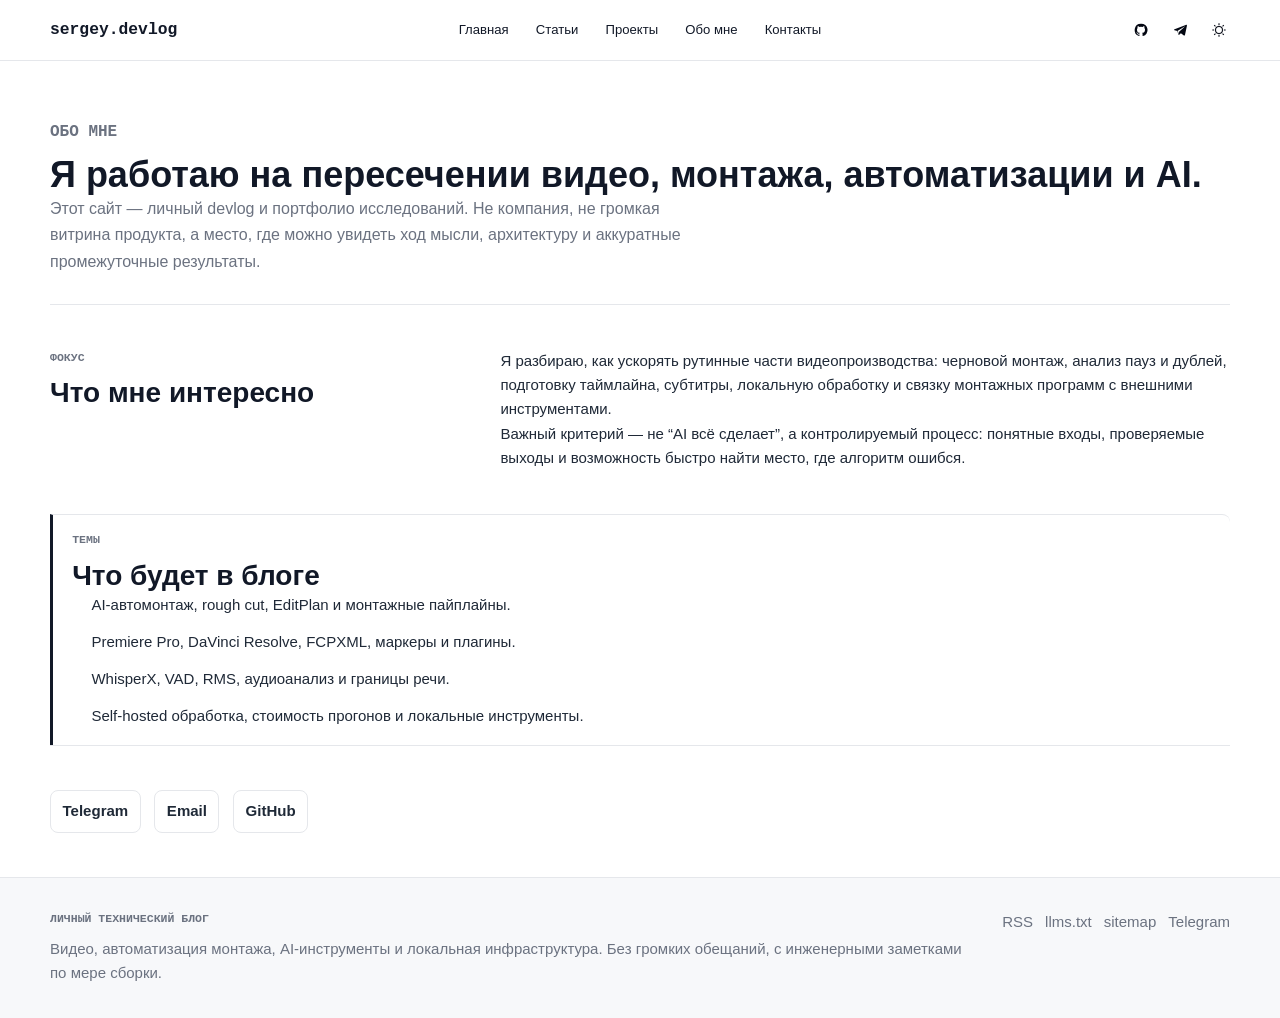
==== commit 63dec75f: "Update blog reference styling" ====
--- a/about/index.html
+++ b/about/index.html
@@ -1,4 +1,4 @@
-<!DOCTYPE html><html lang="ru"><head><meta charset="utf-8"><meta name="viewport" content="width=device-width, initial-scale=1"><meta name="generator" content="Astro v7.0.3"><link rel="icon" href="/favicon.svg" type="image/svg+xml"><title>Обо мне | sergey.devlog</title><meta name="description" content="Коротко о Сергее: видео, монтаж, автоматизация, AI-инструменты, self-hosted workflow и личные инженерные заметки."><link rel="canonical" href="https://dedkik221.github.io/about/"><meta name="robots" content="index, follow"><meta property="og:locale" content="ru_RU"><meta property="og:site_name" content="Сергей: видео, AI-автомонтаж и self-hosted workflow"><meta property="og:type" content="website"><meta property="og:title" content="Обо мне | sergey.devlog"><meta property="og:description" content="Коротко о Сергее: видео, монтаж, автоматизация, AI-инструменты, self-hosted workflow и личные инженерные заметки."><meta property="og:url" content="https://dedkik221.github.io/about/"><meta property="og:image" content="https://dedkik221.github.io/images/og-default.svg"><meta name="twitter:card" content="summary_large_image"><meta name="twitter:title" content="Обо мне | sergey.devlog"><meta name="twitter:description" content="Коротко о Сергее: видео, монтаж, автоматизация, AI-инструменты, self-hosted workflow и личные инженерные заметки."><meta name="twitter:image" content="https://dedkik221.github.io/images/og-default.svg"><script type="application/ld+json">{"@context":"https://schema.org","@type":"Person","name":"Сергей","url":"https://dedkik221.github.io","description":"Я исследую и собираю инструменты на стыке видеопроизводства, автоматизации монтажа, AI и локальной инфраструктуры.","sameAs":["https://t.me/your_username","https://github.com/your_username"]}</script><script type="application/ld+json">{"@context":"https://schema.org","@type":"BreadcrumbList","itemListElement":[{"@type":"ListItem","position":1,"name":"Главная","item":"https://dedkik221.github.io/"},{"@type":"ListItem","position":2,"name":"Обо мне","item":"https://dedkik221.github.io/about/"}]}</script><link rel="stylesheet" href="/_astro/seo.Cb7kRZUr.css"></head><body><a class="skip-link" href="#content">К содержанию</a><header class="site-header" data-pagefind-ignore><div class="shell header-inner"><a class="brand" href="/" aria-label="На главную"><strong>sergey.devlog</strong></a><nav class="nav" aria-label="Главная навигация"><a href="/">Главная</a><a href="/articles/">Статьи</a><a href="/projects/">Проекты</a><a href="/about/" aria-current="page">Обо мне</a><a href="/contact/">Контакты</a></nav><div class="header-actions" aria-label="Быстрые ссылки"><a href="https://github.com/your_username" aria-label="GitHub"><svg viewBox="0 0 24 24" aria-hidden="true"><path d="M12 2.5a9.5 9.5 0 0 0-3 18.52c.48.09.65-.2.65-.46v-1.7c-2.64.57-3.2-1.12-3.2-1.12-.43-1.1-1.05-1.39-1.05-1.39-.86-.59.07-.58.07-.58.95.07 1.45.98 1.45.98.85 1.44 2.22 1.03 2.76.78.09-.62.33-1.03.6-1.27-2.1-.24-4.31-1.05-4.31-4.68 0-1.03.37-1.88.98-2.54-.1-.24-.42-1.2.09-2.5 0 0 .79-.25 2.6.97a8.9 8.9 0 0 1 4.73 0c1.8-1.22 2.6-.97 2.6-.97.5 1.3.18 2.26.09 2.5.61.66.98 1.5.98 2.54 0 3.64-2.22 4.44-4.33 4.67.34.3.64.88.64 1.77v2.64c0 .26.17.56.66.46A9.5 9.5 0 0 0 12 2.5Z"></path></svg></a><a href="https://t.me/your_username" aria-label="Telegram"><svg viewBox="0 0 24 24" aria-hidden="true"><path d="M20.55 4.4 3.9 10.83c-1.14.46-1.13 1.1-.2 1.38l4.27 1.33 1.63 5c.2.56.1.78.68.78.44 0 .64-.2.9-.45l2.16-2.1 4.5 3.33c.83.46 1.42.22 1.63-.77L22.4 5.54c.3-1.2-.46-1.75-1.85-1.14Zm-11.9 8.83 9.75-6.15c.49-.3.93-.14.57.18l-8.34 7.52-.33 3.49-1.65-5.04Z"></path></svg></a><button class="theme-toggle" type="button" aria-label="Переключить тему" data-theme-toggle><svg viewBox="0 0 24 24" aria-hidden="true"><path d="M12 18a6 6 0 1 1 0-12 6 6 0 0 1 0 12Zm0-1.6a4.4 4.4 0 1 0 0-8.8 4.4 4.4 0 0 0 0 8.8ZM11.2 2h1.6v2.7h-1.6V2Zm0 17.3h1.6V22h-1.6v-2.7ZM2 11.2h2.7v1.6H2v-1.6Zm17.3 0H22v1.6h-2.7v-1.6ZM4.22 5.35l1.13-1.13 1.9 1.9-1.13 1.13-1.9-1.9Zm12.53 12.53 1.13-1.13 1.9 1.9-1.13 1.13-1.9-1.9Zm0-11.76 1.9-1.9 1.13 1.13-1.9 1.9-1.13-1.13ZM4.22 18.65l1.9-1.9 1.13 1.13-1.9 1.9-1.13-1.13Z"></path></svg></button></div></div></header><script>
+<!DOCTYPE html><html lang="ru"><head><meta charset="utf-8"><meta name="viewport" content="width=device-width, initial-scale=1"><meta name="generator" content="Astro v7.0.3"><link rel="icon" href="/favicon.svg" type="image/svg+xml"><title>Обо мне | sergey.devlog</title><meta name="description" content="Коротко о Сергее: видео, монтаж, автоматизация, AI-инструменты, self-hosted workflow и личные инженерные заметки."><link rel="canonical" href="https://example.com/about/"><meta name="robots" content="index, follow"><meta property="og:locale" content="ru_RU"><meta property="og:site_name" content="Сергей: видео, AI-автомонтаж и self-hosted workflow"><meta property="og:type" content="website"><meta property="og:title" content="Обо мне | sergey.devlog"><meta property="og:description" content="Коротко о Сергее: видео, монтаж, автоматизация, AI-инструменты, self-hosted workflow и личные инженерные заметки."><meta property="og:url" content="https://example.com/about/"><meta property="og:image" content="https://example.com/images/og-default.svg"><meta name="twitter:card" content="summary_large_image"><meta name="twitter:title" content="Обо мне | sergey.devlog"><meta name="twitter:description" content="Коротко о Сергее: видео, монтаж, автоматизация, AI-инструменты, self-hosted workflow и личные инженерные заметки."><meta name="twitter:image" content="https://example.com/images/og-default.svg"><script type="application/ld+json">{"@context":"https://schema.org","@type":"Person","name":"Сергей","url":"https://example.com","description":"Я исследую и собираю инструменты на стыке видеопроизводства, автоматизации монтажа, AI и локальной инфраструктуры.","sameAs":["https://t.me/your_username","https://github.com/your_username"]}</script><script type="application/ld+json">{"@context":"https://schema.org","@type":"BreadcrumbList","itemListElement":[{"@type":"ListItem","position":1,"name":"Главная","item":"https://example.com/"},{"@type":"ListItem","position":2,"name":"Обо мне","item":"https://example.com/about/"}]}</script><link rel="stylesheet" href="/_astro/seo.K-MhYycW.css"></head><body><a class="skip-link" href="#content">К содержанию</a><header class="site-header" data-pagefind-ignore><div class="shell header-inner"><a class="brand" href="/" aria-label="На главную"><strong>sergey.devlog</strong></a><nav class="nav" aria-label="Главная навигация"><a href="/">Главная</a><a href="/articles/">Статьи</a><a href="/projects/">Проекты</a><a href="/about/" aria-current="page">Обо мне</a><a href="/contact/">Контакты</a></nav><div class="header-actions" aria-label="Быстрые ссылки"><a href="https://github.com/your_username" aria-label="GitHub"><svg viewBox="0 0 24 24" aria-hidden="true"><path d="M12 2.5a9.5 9.5 0 0 0-3 18.52c.48.09.65-.2.65-.46v-1.7c-2.64.57-3.2-1.12-3.2-1.12-.43-1.1-1.05-1.39-1.05-1.39-.86-.59.07-.58.07-.58.95.07 1.45.98 1.45.98.85 1.44 2.22 1.03 2.76.78.09-.62.33-1.03.6-1.27-2.1-.24-4.31-1.05-4.31-4.68 0-1.03.37-1.88.98-2.54-.1-.24-.42-1.2.09-2.5 0 0 .79-.25 2.6.97a8.9 8.9 0 0 1 4.73 0c1.8-1.22 2.6-.97 2.6-.97.5 1.3.18 2.26.09 2.5.61.66.98 1.5.98 2.54 0 3.64-2.22 4.44-4.33 4.67.34.3.64.88.64 1.77v2.64c0 .26.17.56.66.46A9.5 9.5 0 0 0 12 2.5Z"></path></svg></a><a href="https://t.me/your_username" aria-label="Telegram"><svg viewBox="0 0 24 24" aria-hidden="true"><path d="M20.55 4.4 3.9 10.83c-1.14.46-1.13 1.1-.2 1.38l4.27 1.33 1.63 5c.2.56.1.78.68.78.44 0 .64-.2.9-.45l2.16-2.1 4.5 3.33c.83.46 1.42.22 1.63-.77L22.4 5.54c.3-1.2-.46-1.75-1.85-1.14Zm-11.9 8.83 9.75-6.15c.49-.3.93-.14.57.18l-8.34 7.52-.33 3.49-1.65-5.04Z"></path></svg></a><button class="theme-toggle" type="button" aria-label="Переключить тему" data-theme-toggle><svg viewBox="0 0 24 24" aria-hidden="true"><path d="M12 18a6 6 0 1 1 0-12 6 6 0 0 1 0 12Zm0-1.6a4.4 4.4 0 1 0 0-8.8 4.4 4.4 0 0 0 0 8.8ZM11.2 2h1.6v2.7h-1.6V2Zm0 17.3h1.6V22h-1.6v-2.7ZM2 11.2h2.7v1.6H2v-1.6Zm17.3 0H22v1.6h-2.7v-1.6ZM4.22 5.35l1.13-1.13 1.9 1.9-1.13 1.13-1.9-1.9Zm12.53 12.53 1.13-1.13 1.9 1.9-1.13 1.13-1.9-1.9Zm0-11.76 1.9-1.9 1.13 1.13-1.9 1.9-1.13-1.13ZM4.22 18.65l1.9-1.9 1.13 1.13-1.9 1.9-1.13-1.13Z"></path></svg></button></div></div></header><script>
   const storedTheme = localStorage.getItem('theme');
   if (storedTheme === 'dark') document.documentElement.dataset.theme = 'dark';
 
--- a/_astro/seo.K-MhYycW.css
+++ b/_astro/seo.K-MhYycW.css
@@ -0,0 +1,2 @@
+/*! tailwindcss v4.3.1 | MIT License | https://tailwindcss.com */
+@layer properties{@supports (((-webkit-hyphens:none)) and (not (margin-trim:inline))) or ((-moz-orient:inline) and (not (color:rgb(from red r g b)))){*,:before,:after,::backdrop{--tw-outline-style:solid}}}@layer theme{:root,:host{--font-sans:ui-sans-serif, system-ui, sans-serif, "Apple Color Emoji", "Segoe UI Emoji", "Segoe UI Symbol", "Noto Color Emoji";--font-mono:ui-monospace, SFMono-Regular, Menlo, Monaco, Consolas, "Liberation Mono", "Courier New", monospace;--radius-lg:.5rem;--default-font-family:var(--font-sans);--default-mono-font-family:var(--font-mono)}}@layer base{*,:after,:before,::backdrop{box-sizing:border-box;border:0 solid;margin:0;padding:0}::file-selector-button{box-sizing:border-box;border:0 solid;margin:0;padding:0}html,:host{-webkit-text-size-adjust:100%;tab-size:4;line-height:1.5;font-family:var(--default-font-family,ui-sans-serif, system-ui, sans-serif, "Apple Color Emoji", "Segoe UI Emoji", "Segoe UI Symbol", "Noto Color Emoji");font-feature-settings:var(--default-font-feature-settings,normal);font-variation-settings:var(--default-font-variation-settings,normal);-webkit-tap-highlight-color:transparent}hr{height:0;color:inherit;border-top-width:1px}abbr:where([title]){text-decoration:underline dotted}h1,h2,h3,h4,h5,h6{font-size:inherit;font-weight:inherit}a{color:inherit;-webkit-text-decoration:inherit;-webkit-text-decoration:inherit;-webkit-text-decoration:inherit;text-decoration:inherit}b,strong{font-weight:bolder}code,kbd,samp,pre{font-family:var(--default-mono-font-family,ui-monospace, SFMono-Regular, Menlo, Monaco, Consolas, "Liberation Mono", "Courier New", monospace);font-feature-settings:var(--default-mono-font-feature-settings,normal);font-variation-settings:var(--default-mono-font-variation-settings,normal);font-size:1em}small{font-size:80%}sub,sup{vertical-align:baseline;font-size:75%;line-height:0;position:relative}sub{bottom:-.25em}sup{top:-.5em}table{text-indent:0;border-color:inherit;border-collapse:collapse}:-moz-focusring{outline:auto}progress{vertical-align:baseline}summary{display:list-item}ol,ul,menu{list-style:none}img,svg,video,canvas,audio,iframe,embed,object{vertical-align:middle;display:block}img,video{max-width:100%;height:auto}button,input,select,optgroup,textarea{font:inherit;font-feature-settings:inherit;font-variation-settings:inherit;letter-spacing:inherit;color:inherit;opacity:1;background-color:#0000;border-radius:0}::file-selector-button{font:inherit;font-feature-settings:inherit;font-variation-settings:inherit;letter-spacing:inherit;color:inherit;opacity:1;background-color:#0000;border-radius:0}:where(select:is([multiple],[size])) optgroup{font-weight:bolder}:where(select:is([multiple],[size])) optgroup option{padding-inline-start:20px}::file-selector-button{margin-inline-end:4px}::placeholder{opacity:1}@supports (not ((-webkit-appearance:-apple-pay-button))) or (contain-intrinsic-size:1px){::placeholder{color:currentColor}@supports (color:color-mix(in lab, red, red)){::placeholder{color:color-mix(in oklab, currentcolor 50%, transparent)}}}textarea{resize:vertical}::-webkit-search-decoration{-webkit-appearance:none}::-webkit-date-and-time-value{min-height:1lh;text-align:inherit}::-webkit-datetime-edit{display:inline-flex}::-webkit-datetime-edit-fields-wrapper{padding:0}::-webkit-datetime-edit{padding-block:0}::-webkit-datetime-edit-year-field{padding-block:0}::-webkit-datetime-edit-month-field{padding-block:0}::-webkit-datetime-edit-day-field{padding-block:0}::-webkit-datetime-edit-hour-field{padding-block:0}::-webkit-datetime-edit-minute-field{padding-block:0}::-webkit-datetime-edit-second-field{padding-block:0}::-webkit-datetime-edit-millisecond-field{padding-block:0}::-webkit-datetime-edit-meridiem-field{padding-block:0}::-webkit-calendar-picker-indicator{line-height:1}:-moz-ui-invalid{box-shadow:none}button,input:where([type=button],[type=reset],[type=submit]){appearance:button}::file-selector-button{appearance:button}::-webkit-inner-spin-button{height:auto}::-webkit-outer-spin-button{height:auto}[hidden]:where(:not([hidden=until-found])){display:none!important}}@layer components;@layer utilities{.static{position:static}.prose{color:var(--tw-prose-body);max-width:65ch}.prose :where(p):not(:where([class~=not-prose],[class~=not-prose] *)){margin-top:1.25em;margin-bottom:1.25em}.prose :where([class~=lead]):not(:where([class~=not-prose],[class~=not-prose] *)){color:var(--tw-prose-lead);margin-top:1.2em;margin-bottom:1.2em;font-size:1.25em;line-height:1.6}.prose :where(a):not(:where([class~=not-prose],[class~=not-prose] *)){color:var(--tw-prose-links);font-weight:500;text-decoration:underline}.prose :where(strong):not(:where([class~=not-prose],[class~=not-prose] *)){color:var(--tw-prose-bold);font-weight:600}.prose :where(a strong):not(:where([class~=not-prose],[class~=not-prose] *)),.prose :where(blockquote strong):not(:where([class~=not-prose],[class~=not-prose] *)),.prose :where(thead th strong):not(:where([class~=not-prose],[class~=not-prose] *)){color:inherit}.prose :where(ol):not(:where([class~=not-prose],[class~=not-prose] *)){margin-top:1.25em;margin-bottom:1.25em;padding-inline-start:1.625em;list-style-type:decimal}.prose :where(ol[type=A]):not(:where([class~=not-prose],[class~=not-prose] *)){list-style-type:upper-alpha}.prose :where(ol[type=a]):not(:where([class~=not-prose],[class~=not-prose] *)){list-style-type:lower-alpha}.prose :where(ol[type=A s]):not(:where([class~=not-prose],[class~=not-prose] *)){list-style-type:upper-alpha}.prose :where(ol[type=a s]):not(:where([class~=not-prose],[class~=not-prose] *)){list-style-type:lower-alpha}.prose :where(ol[type=I]):not(:where([class~=not-prose],[class~=not-prose] *)){list-style-type:upper-roman}.prose :where(ol[type=i]):not(:where([class~=not-prose],[class~=not-prose] *)){list-style-type:lower-roman}.prose :where(ol[type=I s]):not(:where([class~=not-prose],[class~=not-prose] *)){list-style-type:upper-roman}.prose :where(ol[type=i s]):not(:where([class~=not-prose],[class~=not-prose] *)){list-style-type:lower-roman}.prose :where(ol[type="1"]):not(:where([class~=not-prose],[class~=not-prose] *)){list-style-type:decimal}.prose :where(ul):not(:where([class~=not-prose],[class~=not-prose] *)){margin-top:1.25em;margin-bottom:1.25em;padding-inline-start:1.625em;list-style-type:disc}.prose :where(ol>li):not(:where([class~=not-prose],[class~=not-prose] *))::marker{color:var(--tw-prose-counters);font-weight:400}.prose :where(ul>li):not(:where([class~=not-prose],[class~=not-prose] *))::marker{color:var(--tw-prose-bullets)}.prose :where(dt):not(:where([class~=not-prose],[class~=not-prose] *)){color:var(--tw-prose-headings);margin-top:1.25em;font-weight:600}.prose :where(hr):not(:where([class~=not-prose],[class~=not-prose] *)){border-color:var(--tw-prose-hr);border-top-width:1px;margin-top:3em;margin-bottom:3em}.prose :where(blockquote):not(:where([class~=not-prose],[class~=not-prose] *)){color:var(--tw-prose-quotes);border-inline-start-width:.25rem;border-inline-start-color:var(--tw-prose-quote-borders);quotes:"“""”""‘""’";margin-top:1.6em;margin-bottom:1.6em;padding-inline-start:1em;font-style:italic;font-weight:500}.prose :where(blockquote p:first-of-type):not(:where([class~=not-prose],[class~=not-prose] *)):before{content:open-quote}.prose :where(blockquote p:last-of-type):not(:where([class~=not-prose],[class~=not-prose] *)):after{content:close-quote}.prose :where(h1):not(:where([class~=not-prose],[class~=not-prose] *)){color:var(--tw-prose-headings);margin-top:0;margin-bottom:.888889em;font-size:2.25em;font-weight:800;line-height:1.11111}.prose :where(h1 strong):not(:where([class~=not-prose],[class~=not-prose] *)){color:inherit;font-weight:900}.prose :where(h2):not(:where([class~=not-prose],[class~=not-prose] *)){color:var(--tw-prose-headings);margin-top:2em;margin-bottom:1em;font-size:1.5em;font-weight:700;line-height:1.33333}.prose :where(h2 strong):not(:where([class~=not-prose],[class~=not-prose] *)){color:inherit;font-weight:800}.prose :where(h3):not(:where([class~=not-prose],[class~=not-prose] *)){color:var(--tw-prose-headings);margin-top:1.6em;margin-bottom:.6em;font-size:1.25em;font-weight:600;line-height:1.6}.prose :where(h3 strong):not(:where([class~=not-prose],[class~=not-prose] *)){color:inherit;font-weight:700}.prose :where(h4):not(:where([class~=not-prose],[class~=not-prose] *)){color:var(--tw-prose-headings);margin-top:1.5em;margin-bottom:.5em;font-weight:600;line-height:1.5}.prose :where(h4 strong):not(:where([class~=not-prose],[class~=not-prose] *)){color:inherit;font-weight:700}.prose :where(img):not(:where([class~=not-prose],[class~=not-prose] *)){margin-top:2em;margin-bottom:2em}.prose :where(picture):not(:where([class~=not-prose],[class~=not-prose] *)){margin-top:2em;margin-bottom:2em;display:block}.prose :where(video):not(:where([class~=not-prose],[class~=not-prose] *)){margin-top:2em;margin-bottom:2em}.prose :where(kbd):not(:where([class~=not-prose],[class~=not-prose] *)){color:var(--tw-prose-kbd);box-shadow:0 0 0 1px var(--tw-prose-kbd-shadows), 0 3px 0 var(--tw-prose-kbd-shadows);padding-top:.1875em;padding-inline-end:.375em;padding-bottom:.1875em;border-radius:.3125rem;padding-inline-start:.375em;font-family:inherit;font-size:.875em;font-weight:500}.prose :where(code):not(:where([class~=not-prose],[class~=not-prose] *)){color:var(--tw-prose-code);font-size:.875em;font-weight:600}.prose :where(code):not(:where([class~=not-prose],[class~=not-prose] *)):before,.prose :where(code):not(:where([class~=not-prose],[class~=not-prose] *)):after{content:"`"}.prose :where(a code):not(:where([class~=not-prose],[class~=not-prose] *)),.prose :where(h1 code):not(:where([class~=not-prose],[class~=not-prose] *)){color:inherit}.prose :where(h2 code):not(:where([class~=not-prose],[class~=not-prose] *)){color:inherit;font-size:.875em}.prose :where(h3 code):not(:where([class~=not-prose],[class~=not-prose] *)){color:inherit;font-size:.9em}.prose :where(h4 code):not(:where([class~=not-prose],[class~=not-prose] *)),.prose :where(blockquote code):not(:where([class~=not-prose],[class~=not-prose] *)),.prose :where(thead th code):not(:where([class~=not-prose],[class~=not-prose] *)){color:inherit}.prose :where(pre):not(:where([class~=not-prose],[class~=not-prose] *)){color:var(--tw-prose-pre-code);background-color:var(--tw-prose-pre-bg);padding-top:.857143em;padding-inline-end:1.14286em;padding-bottom:.857143em;border-radius:.375rem;margin-top:1.71429em;margin-bottom:1.71429em;padding-inline-start:1.14286em;font-size:.875em;font-weight:400;line-height:1.71429;overflow-x:auto}.prose :where(pre code):not(:where([class~=not-prose],[class~=not-prose] *)){font-weight:inherit;color:inherit;font-size:inherit;font-family:inherit;line-height:inherit;background-color:#0000;border-width:0;border-radius:0;padding:0}.prose :where(pre code):not(:where([class~=not-prose],[class~=not-prose] *)):before,.prose :where(pre code):not(:where([class~=not-prose],[class~=not-prose] *)):after{content:none}.prose :where(table):not(:where([class~=not-prose],[class~=not-prose] *)){table-layout:auto;width:100%;margin-top:2em;margin-bottom:2em;font-size:.875em;line-height:1.71429}.prose :where(thead):not(:where([class~=not-prose],[class~=not-prose] *)){border-bottom-width:1px;border-bottom-color:var(--tw-prose-th-borders)}.prose :where(thead th):not(:where([class~=not-prose],[class~=not-prose] *)){color:var(--tw-prose-headings);vertical-align:bottom;padding-inline-end:.571429em;padding-bottom:.571429em;padding-inline-start:.571429em;font-weight:600}.prose :where(tbody tr):not(:where([class~=not-prose],[class~=not-prose] *)){border-bottom-width:1px;border-bottom-color:var(--tw-prose-td-borders)}.prose :where(tbody tr:last-child):not(:where([class~=not-prose],[class~=not-prose] *)){border-bottom-width:0}.prose :where(tbody td):not(:where([class~=not-prose],[class~=not-prose] *)){vertical-align:baseline}.prose :where(tfoot):not(:where([class~=not-prose],[class~=not-prose] *)){border-top-width:1px;border-top-color:var(--tw-prose-th-borders)}.prose :where(tfoot td):not(:where([class~=not-prose],[class~=not-prose] *)){vertical-align:top}.prose :where(th,td):not(:where([class~=not-prose],[class~=not-prose] *)){text-align:start}.prose :where(figure>*):not(:where([class~=not-prose],[class~=not-prose] *)){margin-top:0;margin-bottom:0}.prose :where(figcaption):not(:where([class~=not-prose],[class~=not-prose] *)){color:var(--tw-prose-captions);margin-top:.857143em;font-size:.875em;line-height:1.42857}.prose{--tw-prose-body:oklch(37.3% .034 259.733);--tw-prose-headings:oklch(21% .034 264.665);--tw-prose-lead:oklch(44.6% .03 256.802);--tw-prose-links:oklch(21% .034 264.665);--tw-prose-bold:oklch(21% .034 264.665);--tw-prose-counters:oklch(55.1% .027 264.364);--tw-prose-bullets:oklch(87.2% .01 258.338);--tw-prose-hr:oklch(92.8% .006 264.531);--tw-prose-quotes:oklch(21% .034 264.665);--tw-prose-quote-borders:oklch(92.8% .006 264.531);--tw-prose-captions:oklch(55.1% .027 264.364);--tw-prose-kbd:oklch(21% .034 264.665);--tw-prose-kbd-shadows:oklab(21% -.00316127 -.0338527/.1);--tw-prose-code:oklch(21% .034 264.665);--tw-prose-pre-code:oklch(92.8% .006 264.531);--tw-prose-pre-bg:oklch(27.8% .033 256.848);--tw-prose-th-borders:oklch(87.2% .01 258.338);--tw-prose-td-borders:oklch(92.8% .006 264.531);--tw-prose-invert-body:oklch(87.2% .01 258.338);--tw-prose-invert-headings:#fff;--tw-prose-invert-lead:oklch(70.7% .022 261.325);--tw-prose-invert-links:#fff;--tw-prose-invert-bold:#fff;--tw-prose-invert-counters:oklch(70.7% .022 261.325);--tw-prose-invert-bullets:oklch(44.6% .03 256.802);--tw-prose-invert-hr:oklch(37.3% .034 259.733);--tw-prose-invert-quotes:oklch(96.7% .003 264.542);--tw-prose-invert-quote-borders:oklch(37.3% .034 259.733);--tw-prose-invert-captions:oklch(70.7% .022 261.325);--tw-prose-invert-kbd:#fff;--tw-prose-invert-kbd-shadows:#ffffff1a;--tw-prose-invert-code:#fff;--tw-prose-invert-pre-code:oklch(87.2% .01 258.338);--tw-prose-invert-pre-bg:#00000080;--tw-prose-invert-th-borders:oklch(44.6% .03 256.802);--tw-prose-invert-td-borders:oklch(37.3% .034 259.733);font-size:1rem;line-height:1.75}.prose :where(picture>img):not(:where([class~=not-prose],[class~=not-prose] *)){margin-top:0;margin-bottom:0}.prose :where(li):not(:where([class~=not-prose],[class~=not-prose] *)){margin-top:.5em;margin-bottom:.5em}.prose :where(ol>li):not(:where([class~=not-prose],[class~=not-prose] *)),.prose :where(ul>li):not(:where([class~=not-prose],[class~=not-prose] *)){padding-inline-start:.375em}.prose :where(.prose>ul>li p):not(:where([class~=not-prose],[class~=not-prose] *)){margin-top:.75em;margin-bottom:.75em}.prose :where(.prose>ul>li>p:first-child):not(:where([class~=not-prose],[class~=not-prose] *)){margin-top:1.25em}.prose :where(.prose>ul>li>p:last-child):not(:where([class~=not-prose],[class~=not-prose] *)){margin-bottom:1.25em}.prose :where(.prose>ol>li>p:first-child):not(:where([class~=not-prose],[class~=not-prose] *)){margin-top:1.25em}.prose :where(.prose>ol>li>p:last-child):not(:where([class~=not-prose],[class~=not-prose] *)){margin-bottom:1.25em}.prose :where(ul ul,ul ol,ol ul,ol ol):not(:where([class~=not-prose],[class~=not-prose] *)){margin-top:.75em;margin-bottom:.75em}.prose :where(dl):not(:where([class~=not-prose],[class~=not-prose] *)){margin-top:1.25em;margin-bottom:1.25em}.prose :where(dd):not(:where([class~=not-prose],[class~=not-prose] *)){margin-top:.5em;padding-inline-start:1.625em}.prose :where(hr+*):not(:where([class~=not-prose],[class~=not-prose] *)),.prose :where(h2+*):not(:where([class~=not-prose],[class~=not-prose] *)),.prose :where(h3+*):not(:where([class~=not-prose],[class~=not-prose] *)),.prose :where(h4+*):not(:where([class~=not-prose],[class~=not-prose] *)){margin-top:0}.prose :where(thead th:first-child):not(:where([class~=not-prose],[class~=not-prose] *)){padding-inline-start:0}.prose :where(thead th:last-child):not(:where([class~=not-prose],[class~=not-prose] *)){padding-inline-end:0}.prose :where(tbody td,tfoot td):not(:where([class~=not-prose],[class~=not-prose] *)){padding-top:.571429em;padding-inline-end:.571429em;padding-bottom:.571429em;padding-inline-start:.571429em}.prose :where(tbody td:first-child,tfoot td:first-child):not(:where([class~=not-prose],[class~=not-prose] *)){padding-inline-start:0}.prose :where(tbody td:last-child,tfoot td:last-child):not(:where([class~=not-prose],[class~=not-prose] *)){padding-inline-end:0}.prose :where(figure):not(:where([class~=not-prose],[class~=not-prose] *)){margin-top:2em;margin-bottom:2em}.prose :where(.prose>:first-child):not(:where([class~=not-prose],[class~=not-prose] *)){margin-top:0}.prose :where(.prose>:last-child):not(:where([class~=not-prose],[class~=not-prose] *)){margin-bottom:0}.hidden{display:none}.outline{outline-style:var(--tw-outline-style);outline-width:1px}}:root{color-scheme:light;--bg:#fff;--page:#f7f8fa;--surface:#fff;--muted-surface:#f3f4f6;--ink:#111827;--text:#1f2937;--muted:#6b7280;--soft:#9ca3af;--line:#e5e7eb;--line-strong:#d1d5db;--accent:#111827;--accent-strong:#111827;--diagram:#111827;--diagram-soft:#1f2937;--radius:8px;--radius-lg:12px;--mono:"SFMono-Regular", "Cascadia Code", "Liberation Mono", Menlo, monospace;--body:-apple-system, BlinkMacSystemFont, "Segoe UI", Roboto, "Helvetica Neue", Arial, sans-serif}:root[data-theme=dark]{color-scheme:dark;--bg:#111827;--page:#1f2937;--surface:#111827;--muted-surface:#172033;--ink:#f9fafb;--text:#e5e7eb;--muted:#9ca3af;--soft:#6b7280;--line:#374151;--line-strong:#4b5563}*{box-sizing:border-box}html{scroll-behavior:smooth}body{background:var(--bg);color:var(--text);font-family:var(--body);letter-spacing:0;margin:0;font-size:15px;line-height:1.62}a{color:inherit;text-underline-offset:.22em;text-decoration-color:#65a30d59;text-decoration-thickness:1px}a:hover{color:var(--accent-strong);text-decoration-color:currentColor}img,svg{max-width:100%;display:block}button,input,textarea,select{font:inherit}button,.button{border:1px solid var(--line);border-radius:var(--radius);background:var(--surface);min-height:40px;color:var(--ink);justify-content:center;align-items:center;gap:.45rem;padding:.58rem .85rem;font-weight:650;text-decoration:none;transition:border-color .14s,background .14s,color .14s;display:inline-flex}button:hover,.button:hover{border-color:var(--line-strong);background:var(--muted-surface);color:var(--ink)}button:disabled{cursor:not-allowed;opacity:.62}.primary,.form-actions button{border-color:var(--ink);background:var(--ink);color:#fff}.primary:hover,.form-actions button:hover{border-color:var(--accent-strong);background:var(--accent-strong);color:#fff}.secondary{background:var(--surface)}.skip-link{z-index:30;background:var(--ink);color:#fff;border-radius:var(--radius);padding:.55rem .8rem;position:absolute;top:.75rem;left:1rem;transform:translateY(-160%)}.skip-link:focus{transform:translateY(0)}.shell{width:min(1180px,100% - 60px);margin:0 auto}.site-main{min-height:70vh}.site-header{z-index:20;border-bottom:1px solid var(--line);backdrop-filter:blur(4px);background:#fffffffc;position:sticky;top:0}.header-inner{grid-template-columns:220px 1fr 220px;align-items:center;gap:1.2rem;min-height:60px;display:grid}.brand{min-width:max-content;color:var(--ink);font-family:var(--mono);align-items:center;text-decoration:none;display:inline-flex}.brand-mark{display:none}.brand strong{font-size:1.02rem;font-weight:780;line-height:1.1;display:block}.nav{flex-wrap:wrap;justify-content:center;gap:1.7rem;display:flex}.nav a{color:var(--ink);border-radius:0;padding:0;font-size:.82rem;font-weight:500;text-decoration:none}.nav a:hover,.nav a[aria-current=page]{color:var(--ink);background:0 0;text-decoration:none}.header-actions{justify-content:flex-end;align-items:center;gap:1.05rem;display:flex}.header-actions a,.header-actions button{background:var(--surface);color:#030712;border:0;border-radius:0;place-items:center;width:22px;height:22px;min-height:22px;padding:0;text-decoration:none;display:grid}.header-actions a:hover,.header-actions button:hover{border-color:var(--line-strong);color:var(--ink)}.header-actions svg{fill:currentColor;width:16px;height:16px}.home-intro{max-width:760px;margin-left:max(30px,50% - 590px);padding:3.6rem 0 2.5rem}.home-intro h1,.page-head h1,.article-header h1{color:var(--ink);letter-spacing:0;margin:0;font-size:2.25rem;font-weight:800;line-height:1.17}.lead,.page-head p,.article-header>p{max-width:650px;color:var(--muted);font-size:1rem;line-height:1.65}.eyebrow{color:var(--muted);font-family:var(--mono);letter-spacing:0;text-transform:uppercase;margin:0 0 .55rem;font-size:.72rem;font-weight:600}.section{border-top:1px solid var(--line);padding:2.75rem 0}.section-grid,.now-block,.about-strip,.feedback-band{grid-template-columns:minmax(220px,.72fr) minmax(0,1.28fr);align-items:start;gap:2.5rem;display:grid}.section h2,.compact-list h2,.timeline h2{color:var(--ink);letter-spacing:0;margin:0;font-size:1.75rem;font-weight:720;line-height:1.22}.section-head{justify-content:space-between;align-items:flex-end;gap:1rem;margin-bottom:1rem;display:flex}.section-head a,.text-block a,.article-next a,.contact-strip a,.contact-list a{border:1px solid var(--line);border-radius:var(--radius);background:var(--surface);padding:.52rem .72rem;font-size:.94rem;font-weight:650;text-decoration:none}.text-block p:first-child,.about-strip p{margin-top:0}.text-block p,.about-strip p{color:var(--text)}.card-grid{grid-template-columns:repeat(auto-fit,minmax(min(100%,280px),360px));gap:1rem;display:grid}.content-card{border:1px solid var(--line);border-radius:var(--radius);background:var(--surface);min-height:100%;padding:1rem}.content-card h2{color:var(--ink);letter-spacing:0;margin:.62rem 0 .42rem;font-size:1.25rem;font-weight:720;line-height:1.28}.content-card p{color:var(--muted);font-size:.98rem}.content-card.is-muted{background:var(--page)}.card-meta,.article-meta{color:var(--muted);font-family:var(--mono);flex-wrap:wrap;gap:.45rem .78rem;font-size:.78rem;display:flex}.tag-list{flex-wrap:wrap;gap:.38rem;margin:.95rem 0 0;padding:0;list-style:none;display:flex}.tag-list li,.tag-filter button{border:1px solid var(--line);background:var(--page);color:var(--muted);font-family:var(--mono);border-radius:999px;padding:.22rem .52rem;font-size:.74rem}.tag-filter{flex-wrap:wrap;gap:.45rem;display:flex}.tag-filter button{cursor:pointer;min-height:34px}.tag-filter button.is-active{color:var(--accent-strong);background:#84cc161f;border-color:#65a30d73}.page-head{padding:3.6rem 0 1.8rem}.search-panel{padding-bottom:0}.search-box{border:1px solid var(--line);border-radius:var(--radius-lg);background:var(--surface);padding:1rem}.search-box label{color:var(--muted);margin-bottom:.45rem;font-weight:750;display:block}.search-box input,.feedback-form input,.feedback-form textarea,.feedback-form select,.subscribe-box input{border:1px solid var(--line);border-radius:var(--radius);background:var(--surface);width:100%;color:var(--ink);padding:.68rem .74rem}.search-results ol{gap:.65rem;margin:1rem 0 0;padding:0;list-style:none;display:grid}.search-results a{border-top:1px solid var(--line);padding-top:.75rem;text-decoration:none;display:block}.search-results p{color:var(--muted);margin:.2rem 0 0;font-size:.94rem}.draft-list{grid-template-columns:repeat(2,minmax(0,1fr));gap:.8rem;display:grid}.feedback-band{display:block}.feedback-form{border:1px solid var(--line);background:var(--surface);border-radius:8px;padding:1rem}.form-intro{max-width:620px;margin-bottom:.92rem}.form-intro h2{color:var(--ink);margin:0 0 .35rem;font-size:.88rem;font-weight:800;line-height:1.25}.form-intro p{color:var(--muted);margin:0;font-size:.82rem}.feedback-form label{color:var(--muted);gap:.35rem;margin-bottom:.82rem;font-size:.91rem;font-weight:700;display:grid}.feedback-form textarea{resize:vertical}.form-grid{grid-template-columns:repeat(2,minmax(0,1fr));gap:.8rem;display:grid}.check-row{align-items:center;grid-template-columns:none!important;gap:.6rem!important;display:flex!important}.check-row input{width:auto}.form-actions{flex-wrap:wrap;align-items:center;gap:.85rem;margin-top:.6rem;display:flex}.form-actions a{color:var(--text);font-weight:650;text-decoration:none}.article-shell{grid-template-columns:230px minmax(0,524px) 194px;justify-content:center;align-items:start;gap:28px;width:min(100%,1004px);padding:0 0 3.6rem;display:grid}.article-main{min-width:0}.article-header{margin-bottom:1rem;padding-top:1.72rem}.article-header h1{margin-top:.78rem;font-size:2rem;font-weight:820;line-height:1.19}.article-header>p{color:var(--ink);margin-bottom:0;font-size:.98rem;line-height:1.58}.author-sidebar{border-right:1px solid var(--line);background:var(--page);min-height:calc(100vh - 60px);color:var(--muted);padding:1.8rem 1.9rem 1.45rem;position:sticky;top:60px}.author-card{gap:1.1rem;display:grid}.author-avatar{border:1px solid var(--line);object-fit:cover;background:#e5e7eb;border-radius:9px;width:96px;height:96px}.author-kicker{display:none}.author-card h2,.sidebar-section h3{color:var(--ink);margin:0;font-size:1rem;font-weight:800;line-height:1.28}.author-card p{color:var(--text);margin:.92rem 0 0;font-size:.84rem;line-height:1.62}.sidebar-links{grid-template-columns:1fr;gap:.73rem;margin:1.62rem 0 1.5rem;display:grid}.sidebar-links a{color:var(--ink);background:0 0;border:0;border-radius:0;align-items:center;gap:.64rem;padding:0;font-size:.82rem;font-weight:500;text-decoration:none;display:inline-flex}.sidebar-links svg{fill:none;stroke:currentColor;stroke-width:1.8px;stroke-linecap:round;stroke-linejoin:round;flex:0 0 14px;width:14px;height:14px}.sidebar-links a:nth-child(3) svg,.sidebar-links a:nth-child(4) svg{fill:currentColor;stroke:none}.sidebar-section{border-top:1px solid var(--line);margin-top:1.4rem;padding-top:1.4rem}.latest-list{gap:.95rem;margin:.95rem 0 0;padding:0;list-style:none;display:grid}.latest-list a,.latest-list span{color:var(--text);font-size:.82rem;line-height:1.45;text-decoration:none;display:block}.latest-list time{color:var(--muted);margin-top:.28rem;font-size:.73rem;display:block}.latest-list a:hover{color:var(--accent-strong)}.subscribe-box p{color:var(--text);margin:.65rem 0 1rem;font-size:.8rem;line-height:1.55}.subscribe-box form{gap:.5rem;display:grid}.subscribe-box button{background:var(--ink);color:#fff;min-height:42px}.sidebar-copy{color:var(--soft);margin:6.2rem 0 0;font-size:.72rem}.toc{border:1px solid var(--line);border-radius:var(--radius-lg);background:var(--surface);color:var(--muted);margin-top:1.3rem;padding:1rem .9rem;font-size:.78rem;position:sticky;top:82px}.toc p{color:var(--ink);margin:0 0 .68rem;font-size:.86rem;font-weight:780}.toc ol{gap:.72rem;margin:0;padding:0;list-style:none;display:grid}.toc a{border-left:2px solid var(--line);color:var(--text);padding-left:.52rem;line-height:1.35;text-decoration:none;display:block}.toc a:hover{border-left-color:var(--accent);color:var(--ink)}.article-content{width:100%;max-width:524px;color:var(--text);font-size:.86rem;line-height:1.52}.article-content :where(p,ul,ol,pre,figure){margin-top:.58rem;margin-bottom:.58rem}.article-content :where(h2,h3){color:var(--ink);letter-spacing:0}.article-content h2{margin-top:1.25rem;margin-bottom:.36rem;font-size:1.18rem;font-weight:780;line-height:1.25}.article-content h3{margin-top:2rem;font-size:1.16rem;font-weight:720;line-height:1.3}.article-content :where(p,li){color:var(--text)}.article-content :where(ul,ol){padding-left:1.25rem;line-height:1.46}.article-content li+li{margin-top:0}.article-content pre{border:1px solid var(--line);border-radius:var(--radius);background:var(--page);color:var(--ink);padding:.58rem .72rem;font-size:.78rem;line-height:1.35;overflow-x:auto}.article-content code{background:var(--page);font-family:var(--mono);border-radius:5px;padding:.12rem .28rem;font-size:.9em}.article-content pre code{background:0 0;padding:0}.architecture-diagram{color:#e5e7eb;background:radial-gradient(circle at 50% 0,#e2e8f024,#0000 36%),linear-gradient(135deg,#202a33,#111821 68%);border:1px solid #ffffff14;border-radius:5px;width:100%;max-width:524px;padding:0;overflow:hidden;box-shadow:0 18px 42px #0f172a29}.architecture-diagram figcaption{clip:rect(0 0 0 0);width:1px;height:1px;position:absolute;overflow:hidden}.diagram-canvas{min-height:272px;padding:1.05rem .68rem .92rem;position:relative}.diagram-wires{z-index:1;fill:none;pointer-events:none;stroke:#cbd5e16b;stroke-dasharray:6 5;stroke-linecap:round;stroke-width:1.1px;width:100%;height:100%;position:absolute;inset:0}.diagram-flow{z-index:2;grid-template-columns:.92fr 18px .88fr 18px 1.08fr 18px .86fr 18px .78fr;align-items:center;gap:.34rem;display:grid;position:relative}.diagram-node{text-align:center;background:linear-gradient(#4b556380,#1f2937ad),#0f172a2e;border:1px solid #e2e8f038;border-radius:13px;align-content:center;justify-items:center;gap:.44rem;min-width:0;min-height:116px;padding:.6rem .34rem;display:grid;box-shadow:inset 0 1px #ffffff14}.diagram-node strong{color:#fff;font-size:.58rem;font-weight:800;line-height:1.36;display:block}.diagram-node ol{color:#f3f4f6;text-align:left;margin:0;padding-left:0;font-size:.59rem;line-height:1.55;list-style-position:inside}.diagram-node.source,.diagram-node.result{background:linear-gradient(#374151bd,#1f2937a8)}.diagram-arrow{color:#cbd5e1;font-size:1.08rem;font-weight:800}.diagram-person{border:2px solid #ffffff9e;border-bottom:0;border-radius:999px 999px 7px 7px;width:18px;height:24px}.diagram-icon{background:#0f172a40;border:1px solid #e2e8f06b;border-radius:12px;place-items:center;width:36px;height:36px;display:grid}.diagram-icon svg{fill:#dbeafe;width:22px;height:22px}.telegram-icon{border-radius:50%}.telegram-icon svg{fill:#38bdf8}.chip-icon{border-radius:7px;width:28px;height:28px}.chip-icon svg{fill:#93c5fd;width:18px;height:18px}.diagram-storage{z-index:2;color:#fff;text-align:center;background:linear-gradient(#7b8490,#3f4854);border-radius:50%/18%;place-items:center;width:112px;min-height:52px;margin:1.05rem auto 0;font-size:.62rem;font-weight:800;line-height:1.25;display:grid;position:relative;box-shadow:inset 0 8px 14px #ffffff1f}.article-cta{max-width:524px;margin-top:1.25rem}.compact-form-row{grid-template-columns:1fr auto;gap:.62rem;display:grid}.compact-form-row input{min-height:40px}.compact-form-row button{border-color:var(--ink);background:var(--ink);color:#fff;min-width:142px;min-height:40px;font-size:.82rem}.article-next{flex-wrap:wrap;gap:.8rem;max-width:524px;margin-top:1.4rem;display:flex}.timeline{gap:1rem;padding:1rem 0 4rem;display:grid}.timeline article,.compact-list{border-left:3px solid var(--accent);background:var(--surface);border-radius:0 var(--radius) var(--radius) 0;padding:1rem 1.2rem}.timeline span{color:var(--accent-strong);font-family:var(--mono);font-size:.78rem;font-weight:800}.compact-list ul{gap:.8rem;margin-bottom:0;padding-left:1.2rem;display:grid}.contact-strip,.contact-list{flex-wrap:wrap;gap:.85rem;display:flex}.site-footer{border-top:1px solid var(--line);background:var(--page)}.footer-grid{color:var(--muted);grid-template-columns:1fr auto;gap:2rem;padding:2rem 0;display:grid}.footer-links{flex-wrap:wrap;place-content:start flex-end;gap:.75rem;display:flex}@media (width<=820px){.article-shell{grid-template-columns:minmax(0,1fr);gap:1rem;width:min(100% - 24px,640px);padding-top:1.3rem}.author-sidebar{border:1px solid var(--line);border-radius:var(--radius-lg);min-height:0;position:static}.author-card{grid-template-columns:auto minmax(0,1fr);align-items:center}.sidebar-links{grid-template-columns:repeat(4,auto);justify-content:start}.header-inner{grid-template-columns:1fr auto}.nav{grid-column:1/-1;justify-content:flex-start;padding-bottom:.75rem}.section-grid,.now-block,.about-strip,.footer-grid{grid-template-columns:1fr}.toc{display:none}.diagram-flow{grid-template-columns:1fr;gap:.55rem}.diagram-arrow{justify-self:center;transform:rotate(90deg)}.diagram-canvas{min-height:auto;padding:.9rem}.diagram-wires{display:none}.diagram-storage{margin-top:.75rem}}@media (width<=720px){body{font-size:16px}.shell{width:min(100% - 24px,1220px)}.header-inner{gap:.65rem;min-height:56px}.brand strong{font-size:.96rem}.nav{flex-wrap:nowrap;padding-bottom:.65rem;overflow-x:auto}.home-intro{width:min(100% - 24px,1220px);margin:0 auto;padding:3rem 0 2.2rem}.home-intro h1,.page-head h1,.article-header h1{font-size:2rem;line-height:1.16}.lead,.page-head p,.article-header>p{font-size:1rem}.section{padding:2.1rem 0}.section h2,.compact-list h2,.timeline h2{font-size:1.45rem}.section-head{flex-direction:column;align-items:flex-start}.card-grid,.draft-list,.form-grid{grid-template-columns:1fr}.article-shell{padding:1.3rem 0 2.6rem}.author-card{grid-template-columns:1fr}.author-avatar{width:82px;height:82px}.sidebar-links{grid-template-columns:repeat(2,minmax(0,1fr))}.article-content{font-size:16px}.article-content h2{font-size:1.45rem}.feedback-form{padding:1rem}.compact-form-row{grid-template-columns:1fr}.form-actions{flex-direction:column;align-items:stretch}.form-actions a,.form-actions button{width:100%}}@property --tw-outline-style{syntax:"*";inherits:false;initial-value:solid}
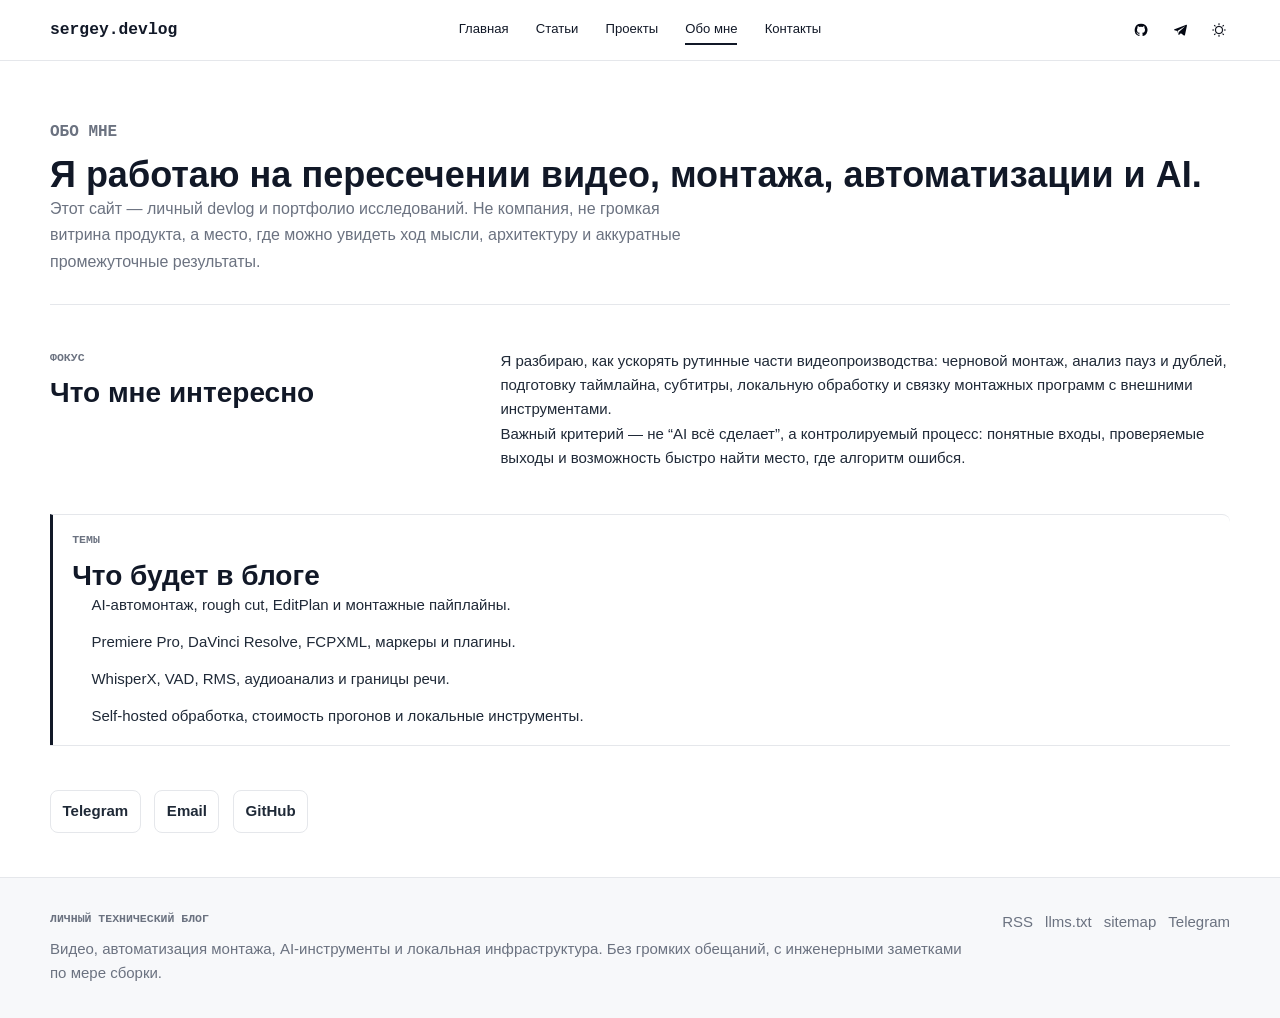
==== commit 55c1e8e1: "Improve article navigation flow" ====
--- a/about/index.html
+++ b/about/index.html
@@ -1,4 +1,4 @@
-<!DOCTYPE html><html lang="ru"><head><meta charset="utf-8"><meta name="viewport" content="width=device-width, initial-scale=1"><meta name="generator" content="Astro v7.0.3"><link rel="icon" href="/favicon.svg" type="image/svg+xml"><title>Обо мне | sergey.devlog</title><meta name="description" content="Коротко о Сергее: видео, монтаж, автоматизация, AI-инструменты, self-hosted workflow и личные инженерные заметки."><link rel="canonical" href="https://example.com/about/"><meta name="robots" content="index, follow"><meta property="og:locale" content="ru_RU"><meta property="og:site_name" content="Сергей: видео, AI-автомонтаж и self-hosted workflow"><meta property="og:type" content="website"><meta property="og:title" content="Обо мне | sergey.devlog"><meta property="og:description" content="Коротко о Сергее: видео, монтаж, автоматизация, AI-инструменты, self-hosted workflow и личные инженерные заметки."><meta property="og:url" content="https://example.com/about/"><meta property="og:image" content="https://example.com/images/og-default.svg"><meta name="twitter:card" content="summary_large_image"><meta name="twitter:title" content="Обо мне | sergey.devlog"><meta name="twitter:description" content="Коротко о Сергее: видео, монтаж, автоматизация, AI-инструменты, self-hosted workflow и личные инженерные заметки."><meta name="twitter:image" content="https://example.com/images/og-default.svg"><script type="application/ld+json">{"@context":"https://schema.org","@type":"Person","name":"Сергей","url":"https://example.com","description":"Я исследую и собираю инструменты на стыке видеопроизводства, автоматизации монтажа, AI и локальной инфраструктуры.","sameAs":["https://t.me/your_username","https://github.com/your_username"]}</script><script type="application/ld+json">{"@context":"https://schema.org","@type":"BreadcrumbList","itemListElement":[{"@type":"ListItem","position":1,"name":"Главная","item":"https://example.com/"},{"@type":"ListItem","position":2,"name":"Обо мне","item":"https://example.com/about/"}]}</script><link rel="stylesheet" href="/_astro/seo.K-MhYycW.css"></head><body><a class="skip-link" href="#content">К содержанию</a><header class="site-header" data-pagefind-ignore><div class="shell header-inner"><a class="brand" href="/" aria-label="На главную"><strong>sergey.devlog</strong></a><nav class="nav" aria-label="Главная навигация"><a href="/">Главная</a><a href="/articles/">Статьи</a><a href="/projects/">Проекты</a><a href="/about/" aria-current="page">Обо мне</a><a href="/contact/">Контакты</a></nav><div class="header-actions" aria-label="Быстрые ссылки"><a href="https://github.com/your_username" aria-label="GitHub"><svg viewBox="0 0 24 24" aria-hidden="true"><path d="M12 2.5a9.5 9.5 0 0 0-3 18.52c.48.09.65-.2.65-.46v-1.7c-2.64.57-3.2-1.12-3.2-1.12-.43-1.1-1.05-1.39-1.05-1.39-.86-.59.07-.58.07-.58.95.07 1.45.98 1.45.98.85 1.44 2.22 1.03 2.76.78.09-.62.33-1.03.6-1.27-2.1-.24-4.31-1.05-4.31-4.68 0-1.03.37-1.88.98-2.54-.1-.24-.42-1.2.09-2.5 0 0 .79-.25 2.6.97a8.9 8.9 0 0 1 4.73 0c1.8-1.22 2.6-.97 2.6-.97.5 1.3.18 2.26.09 2.5.61.66.98 1.5.98 2.54 0 3.64-2.22 4.44-4.33 4.67.34.3.64.88.64 1.77v2.64c0 .26.17.56.66.46A9.5 9.5 0 0 0 12 2.5Z"></path></svg></a><a href="https://t.me/your_username" aria-label="Telegram"><svg viewBox="0 0 24 24" aria-hidden="true"><path d="M20.55 4.4 3.9 10.83c-1.14.46-1.13 1.1-.2 1.38l4.27 1.33 1.63 5c.2.56.1.78.68.78.44 0 .64-.2.9-.45l2.16-2.1 4.5 3.33c.83.46 1.42.22 1.63-.77L22.4 5.54c.3-1.2-.46-1.75-1.85-1.14Zm-11.9 8.83 9.75-6.15c.49-.3.93-.14.57.18l-8.34 7.52-.33 3.49-1.65-5.04Z"></path></svg></a><button class="theme-toggle" type="button" aria-label="Переключить тему" data-theme-toggle><svg viewBox="0 0 24 24" aria-hidden="true"><path d="M12 18a6 6 0 1 1 0-12 6 6 0 0 1 0 12Zm0-1.6a4.4 4.4 0 1 0 0-8.8 4.4 4.4 0 0 0 0 8.8ZM11.2 2h1.6v2.7h-1.6V2Zm0 17.3h1.6V22h-1.6v-2.7ZM2 11.2h2.7v1.6H2v-1.6Zm17.3 0H22v1.6h-2.7v-1.6ZM4.22 5.35l1.13-1.13 1.9 1.9-1.13 1.13-1.9-1.9Zm12.53 12.53 1.13-1.13 1.9 1.9-1.13 1.13-1.9-1.9Zm0-11.76 1.9-1.9 1.13 1.13-1.9 1.9-1.13-1.13ZM4.22 18.65l1.9-1.9 1.13 1.13-1.9 1.9-1.13-1.13Z"></path></svg></button></div></div></header><script>
+<!DOCTYPE html><html lang="ru"><head><meta charset="utf-8"><meta name="viewport" content="width=device-width, initial-scale=1"><meta name="generator" content="Astro v7.0.3"><link rel="icon" href="/favicon.svg" type="image/svg+xml"><title>Обо мне | sergey.devlog</title><meta name="description" content="Коротко о Сергее: видео, монтаж, автоматизация, AI-инструменты, self-hosted workflow и личные инженерные заметки."><link rel="canonical" href="https://example.com/about/"><meta name="robots" content="index, follow"><meta property="og:locale" content="ru_RU"><meta property="og:site_name" content="Сергей: видео, AI-автомонтаж и self-hosted workflow"><meta property="og:type" content="website"><meta property="og:title" content="Обо мне | sergey.devlog"><meta property="og:description" content="Коротко о Сергее: видео, монтаж, автоматизация, AI-инструменты, self-hosted workflow и личные инженерные заметки."><meta property="og:url" content="https://example.com/about/"><meta property="og:image" content="https://example.com/images/og-default.svg"><meta name="twitter:card" content="summary_large_image"><meta name="twitter:title" content="Обо мне | sergey.devlog"><meta name="twitter:description" content="Коротко о Сергее: видео, монтаж, автоматизация, AI-инструменты, self-hosted workflow и личные инженерные заметки."><meta name="twitter:image" content="https://example.com/images/og-default.svg"><script type="application/ld+json">{"@context":"https://schema.org","@type":"Person","name":"Сергей","url":"https://example.com","description":"Я исследую и собираю инструменты на стыке видеопроизводства, автоматизации монтажа, AI и локальной инфраструктуры.","sameAs":["https://t.me/your_username","https://github.com/your_username"]}</script><script type="application/ld+json">{"@context":"https://schema.org","@type":"BreadcrumbList","itemListElement":[{"@type":"ListItem","position":1,"name":"Главная","item":"https://example.com/"},{"@type":"ListItem","position":2,"name":"Обо мне","item":"https://example.com/about/"}]}</script><link rel="stylesheet" href="/_astro/seo.1qjp1LRA.css"></head><body><a class="skip-link" href="#content">К содержанию</a><header class="site-header" data-pagefind-ignore><div class="shell header-inner"><a class="brand" href="/" aria-label="На главную"><strong>sergey.devlog</strong></a><nav class="nav" aria-label="Главная навигация"><a href="/">Главная</a><a href="/articles/">Статьи</a><a href="/projects/">Проекты</a><a href="/about/" aria-current="page">Обо мне</a><a href="/contact/">Контакты</a></nav><div class="header-actions" aria-label="Быстрые ссылки"><a href="https://github.com/your_username" aria-label="GitHub"><svg viewBox="0 0 24 24" aria-hidden="true"><path d="M12 2.5a9.5 9.5 0 0 0-3 18.52c.48.09.65-.2.65-.46v-1.7c-2.64.57-3.2-1.12-3.2-1.12-.43-1.1-1.05-1.39-1.05-1.39-.86-.59.07-.58.07-.58.95.07 1.45.98 1.45.98.85 1.44 2.22 1.03 2.76.78.09-.62.33-1.03.6-1.27-2.1-.24-4.31-1.05-4.31-4.68 0-1.03.37-1.88.98-2.54-.1-.24-.42-1.2.09-2.5 0 0 .79-.25 2.6.97a8.9 8.9 0 0 1 4.73 0c1.8-1.22 2.6-.97 2.6-.97.5 1.3.18 2.26.09 2.5.61.66.98 1.5.98 2.54 0 3.64-2.22 4.44-4.33 4.67.34.3.64.88.64 1.77v2.64c0 .26.17.56.66.46A9.5 9.5 0 0 0 12 2.5Z"></path></svg></a><a href="https://t.me/your_username" aria-label="Telegram"><svg viewBox="0 0 24 24" aria-hidden="true"><path d="M20.55 4.4 3.9 10.83c-1.14.46-1.13 1.1-.2 1.38l4.27 1.33 1.63 5c.2.56.1.78.68.78.44 0 .64-.2.9-.45l2.16-2.1 4.5 3.33c.83.46 1.42.22 1.63-.77L22.4 5.54c.3-1.2-.46-1.75-1.85-1.14Zm-11.9 8.83 9.75-6.15c.49-.3.93-.14.57.18l-8.34 7.52-.33 3.49-1.65-5.04Z"></path></svg></a><button class="theme-toggle" type="button" aria-label="Переключить тему" data-theme-toggle><svg viewBox="0 0 24 24" aria-hidden="true"><path d="M12 18a6 6 0 1 1 0-12 6 6 0 0 1 0 12Zm0-1.6a4.4 4.4 0 1 0 0-8.8 4.4 4.4 0 0 0 0 8.8ZM11.2 2h1.6v2.7h-1.6V2Zm0 17.3h1.6V22h-1.6v-2.7ZM2 11.2h2.7v1.6H2v-1.6Zm17.3 0H22v1.6h-2.7v-1.6ZM4.22 5.35l1.13-1.13 1.9 1.9-1.13 1.13-1.9-1.9Zm12.53 12.53 1.13-1.13 1.9 1.9-1.13 1.13-1.9-1.9Zm0-11.76 1.9-1.9 1.13 1.13-1.9 1.9-1.13-1.13ZM4.22 18.65l1.9-1.9 1.13 1.13-1.9 1.9-1.13-1.13Z"></path></svg></button></div></div></header><script>
   const storedTheme = localStorage.getItem('theme');
   if (storedTheme === 'dark') document.documentElement.dataset.theme = 'dark';
 
--- a/_astro/seo.1qjp1LRA.css
+++ b/_astro/seo.1qjp1LRA.css
@@ -0,0 +1,2 @@
+/*! tailwindcss v4.3.1 | MIT License | https://tailwindcss.com */
+@layer properties{@supports (((-webkit-hyphens:none)) and (not (margin-trim:inline))) or ((-moz-orient:inline) and (not (color:rgb(from red r g b)))){*,:before,:after,::backdrop{--tw-outline-style:solid}}}@layer theme{:root,:host{--font-sans:ui-sans-serif, system-ui, sans-serif, "Apple Color Emoji", "Segoe UI Emoji", "Segoe UI Symbol", "Noto Color Emoji";--font-mono:ui-monospace, SFMono-Regular, Menlo, Monaco, Consolas, "Liberation Mono", "Courier New", monospace;--radius-lg:.5rem;--default-font-family:var(--font-sans);--default-mono-font-family:var(--font-mono)}}@layer base{*,:after,:before,::backdrop{box-sizing:border-box;border:0 solid;margin:0;padding:0}::file-selector-button{box-sizing:border-box;border:0 solid;margin:0;padding:0}html,:host{-webkit-text-size-adjust:100%;tab-size:4;line-height:1.5;font-family:var(--default-font-family,ui-sans-serif, system-ui, sans-serif, "Apple Color Emoji", "Segoe UI Emoji", "Segoe UI Symbol", "Noto Color Emoji");font-feature-settings:var(--default-font-feature-settings,normal);font-variation-settings:var(--default-font-variation-settings,normal);-webkit-tap-highlight-color:transparent}hr{height:0;color:inherit;border-top-width:1px}abbr:where([title]){text-decoration:underline dotted}h1,h2,h3,h4,h5,h6{font-size:inherit;font-weight:inherit}a{color:inherit;-webkit-text-decoration:inherit;-webkit-text-decoration:inherit;-webkit-text-decoration:inherit;text-decoration:inherit}b,strong{font-weight:bolder}code,kbd,samp,pre{font-family:var(--default-mono-font-family,ui-monospace, SFMono-Regular, Menlo, Monaco, Consolas, "Liberation Mono", "Courier New", monospace);font-feature-settings:var(--default-mono-font-feature-settings,normal);font-variation-settings:var(--default-mono-font-variation-settings,normal);font-size:1em}small{font-size:80%}sub,sup{vertical-align:baseline;font-size:75%;line-height:0;position:relative}sub{bottom:-.25em}sup{top:-.5em}table{text-indent:0;border-color:inherit;border-collapse:collapse}:-moz-focusring{outline:auto}progress{vertical-align:baseline}summary{display:list-item}ol,ul,menu{list-style:none}img,svg,video,canvas,audio,iframe,embed,object{vertical-align:middle;display:block}img,video{max-width:100%;height:auto}button,input,select,optgroup,textarea{font:inherit;font-feature-settings:inherit;font-variation-settings:inherit;letter-spacing:inherit;color:inherit;opacity:1;background-color:#0000;border-radius:0}::file-selector-button{font:inherit;font-feature-settings:inherit;font-variation-settings:inherit;letter-spacing:inherit;color:inherit;opacity:1;background-color:#0000;border-radius:0}:where(select:is([multiple],[size])) optgroup{font-weight:bolder}:where(select:is([multiple],[size])) optgroup option{padding-inline-start:20px}::file-selector-button{margin-inline-end:4px}::placeholder{opacity:1}@supports (not ((-webkit-appearance:-apple-pay-button))) or (contain-intrinsic-size:1px){::placeholder{color:currentColor}@supports (color:color-mix(in lab, red, red)){::placeholder{color:color-mix(in oklab, currentcolor 50%, transparent)}}}textarea{resize:vertical}::-webkit-search-decoration{-webkit-appearance:none}::-webkit-date-and-time-value{min-height:1lh;text-align:inherit}::-webkit-datetime-edit{display:inline-flex}::-webkit-datetime-edit-fields-wrapper{padding:0}::-webkit-datetime-edit{padding-block:0}::-webkit-datetime-edit-year-field{padding-block:0}::-webkit-datetime-edit-month-field{padding-block:0}::-webkit-datetime-edit-day-field{padding-block:0}::-webkit-datetime-edit-hour-field{padding-block:0}::-webkit-datetime-edit-minute-field{padding-block:0}::-webkit-datetime-edit-second-field{padding-block:0}::-webkit-datetime-edit-millisecond-field{padding-block:0}::-webkit-datetime-edit-meridiem-field{padding-block:0}::-webkit-calendar-picker-indicator{line-height:1}:-moz-ui-invalid{box-shadow:none}button,input:where([type=button],[type=reset],[type=submit]){appearance:button}::file-selector-button{appearance:button}::-webkit-inner-spin-button{height:auto}::-webkit-outer-spin-button{height:auto}[hidden]:where(:not([hidden=until-found])){display:none!important}}@layer components;@layer utilities{.static{position:static}.prose{color:var(--tw-prose-body);max-width:65ch}.prose :where(p):not(:where([class~=not-prose],[class~=not-prose] *)){margin-top:1.25em;margin-bottom:1.25em}.prose :where([class~=lead]):not(:where([class~=not-prose],[class~=not-prose] *)){color:var(--tw-prose-lead);margin-top:1.2em;margin-bottom:1.2em;font-size:1.25em;line-height:1.6}.prose :where(a):not(:where([class~=not-prose],[class~=not-prose] *)){color:var(--tw-prose-links);font-weight:500;text-decoration:underline}.prose :where(strong):not(:where([class~=not-prose],[class~=not-prose] *)){color:var(--tw-prose-bold);font-weight:600}.prose :where(a strong):not(:where([class~=not-prose],[class~=not-prose] *)),.prose :where(blockquote strong):not(:where([class~=not-prose],[class~=not-prose] *)),.prose :where(thead th strong):not(:where([class~=not-prose],[class~=not-prose] *)){color:inherit}.prose :where(ol):not(:where([class~=not-prose],[class~=not-prose] *)){margin-top:1.25em;margin-bottom:1.25em;padding-inline-start:1.625em;list-style-type:decimal}.prose :where(ol[type=A]):not(:where([class~=not-prose],[class~=not-prose] *)){list-style-type:upper-alpha}.prose :where(ol[type=a]):not(:where([class~=not-prose],[class~=not-prose] *)){list-style-type:lower-alpha}.prose :where(ol[type=A s]):not(:where([class~=not-prose],[class~=not-prose] *)){list-style-type:upper-alpha}.prose :where(ol[type=a s]):not(:where([class~=not-prose],[class~=not-prose] *)){list-style-type:lower-alpha}.prose :where(ol[type=I]):not(:where([class~=not-prose],[class~=not-prose] *)){list-style-type:upper-roman}.prose :where(ol[type=i]):not(:where([class~=not-prose],[class~=not-prose] *)){list-style-type:lower-roman}.prose :where(ol[type=I s]):not(:where([class~=not-prose],[class~=not-prose] *)){list-style-type:upper-roman}.prose :where(ol[type=i s]):not(:where([class~=not-prose],[class~=not-prose] *)){list-style-type:lower-roman}.prose :where(ol[type="1"]):not(:where([class~=not-prose],[class~=not-prose] *)){list-style-type:decimal}.prose :where(ul):not(:where([class~=not-prose],[class~=not-prose] *)){margin-top:1.25em;margin-bottom:1.25em;padding-inline-start:1.625em;list-style-type:disc}.prose :where(ol>li):not(:where([class~=not-prose],[class~=not-prose] *))::marker{color:var(--tw-prose-counters);font-weight:400}.prose :where(ul>li):not(:where([class~=not-prose],[class~=not-prose] *))::marker{color:var(--tw-prose-bullets)}.prose :where(dt):not(:where([class~=not-prose],[class~=not-prose] *)){color:var(--tw-prose-headings);margin-top:1.25em;font-weight:600}.prose :where(hr):not(:where([class~=not-prose],[class~=not-prose] *)){border-color:var(--tw-prose-hr);border-top-width:1px;margin-top:3em;margin-bottom:3em}.prose :where(blockquote):not(:where([class~=not-prose],[class~=not-prose] *)){color:var(--tw-prose-quotes);border-inline-start-width:.25rem;border-inline-start-color:var(--tw-prose-quote-borders);quotes:"“""”""‘""’";margin-top:1.6em;margin-bottom:1.6em;padding-inline-start:1em;font-style:italic;font-weight:500}.prose :where(blockquote p:first-of-type):not(:where([class~=not-prose],[class~=not-prose] *)):before{content:open-quote}.prose :where(blockquote p:last-of-type):not(:where([class~=not-prose],[class~=not-prose] *)):after{content:close-quote}.prose :where(h1):not(:where([class~=not-prose],[class~=not-prose] *)){color:var(--tw-prose-headings);margin-top:0;margin-bottom:.888889em;font-size:2.25em;font-weight:800;line-height:1.11111}.prose :where(h1 strong):not(:where([class~=not-prose],[class~=not-prose] *)){color:inherit;font-weight:900}.prose :where(h2):not(:where([class~=not-prose],[class~=not-prose] *)){color:var(--tw-prose-headings);margin-top:2em;margin-bottom:1em;font-size:1.5em;font-weight:700;line-height:1.33333}.prose :where(h2 strong):not(:where([class~=not-prose],[class~=not-prose] *)){color:inherit;font-weight:800}.prose :where(h3):not(:where([class~=not-prose],[class~=not-prose] *)){color:var(--tw-prose-headings);margin-top:1.6em;margin-bottom:.6em;font-size:1.25em;font-weight:600;line-height:1.6}.prose :where(h3 strong):not(:where([class~=not-prose],[class~=not-prose] *)){color:inherit;font-weight:700}.prose :where(h4):not(:where([class~=not-prose],[class~=not-prose] *)){color:var(--tw-prose-headings);margin-top:1.5em;margin-bottom:.5em;font-weight:600;line-height:1.5}.prose :where(h4 strong):not(:where([class~=not-prose],[class~=not-prose] *)){color:inherit;font-weight:700}.prose :where(img):not(:where([class~=not-prose],[class~=not-prose] *)){margin-top:2em;margin-bottom:2em}.prose :where(picture):not(:where([class~=not-prose],[class~=not-prose] *)){margin-top:2em;margin-bottom:2em;display:block}.prose :where(video):not(:where([class~=not-prose],[class~=not-prose] *)){margin-top:2em;margin-bottom:2em}.prose :where(kbd):not(:where([class~=not-prose],[class~=not-prose] *)){color:var(--tw-prose-kbd);box-shadow:0 0 0 1px var(--tw-prose-kbd-shadows), 0 3px 0 var(--tw-prose-kbd-shadows);padding-top:.1875em;padding-inline-end:.375em;padding-bottom:.1875em;border-radius:.3125rem;padding-inline-start:.375em;font-family:inherit;font-size:.875em;font-weight:500}.prose :where(code):not(:where([class~=not-prose],[class~=not-prose] *)){color:var(--tw-prose-code);font-size:.875em;font-weight:600}.prose :where(code):not(:where([class~=not-prose],[class~=not-prose] *)):before,.prose :where(code):not(:where([class~=not-prose],[class~=not-prose] *)):after{content:"`"}.prose :where(a code):not(:where([class~=not-prose],[class~=not-prose] *)),.prose :where(h1 code):not(:where([class~=not-prose],[class~=not-prose] *)){color:inherit}.prose :where(h2 code):not(:where([class~=not-prose],[class~=not-prose] *)){color:inherit;font-size:.875em}.prose :where(h3 code):not(:where([class~=not-prose],[class~=not-prose] *)){color:inherit;font-size:.9em}.prose :where(h4 code):not(:where([class~=not-prose],[class~=not-prose] *)),.prose :where(blockquote code):not(:where([class~=not-prose],[class~=not-prose] *)),.prose :where(thead th code):not(:where([class~=not-prose],[class~=not-prose] *)){color:inherit}.prose :where(pre):not(:where([class~=not-prose],[class~=not-prose] *)){color:var(--tw-prose-pre-code);background-color:var(--tw-prose-pre-bg);padding-top:.857143em;padding-inline-end:1.14286em;padding-bottom:.857143em;border-radius:.375rem;margin-top:1.71429em;margin-bottom:1.71429em;padding-inline-start:1.14286em;font-size:.875em;font-weight:400;line-height:1.71429;overflow-x:auto}.prose :where(pre code):not(:where([class~=not-prose],[class~=not-prose] *)){font-weight:inherit;color:inherit;font-size:inherit;font-family:inherit;line-height:inherit;background-color:#0000;border-width:0;border-radius:0;padding:0}.prose :where(pre code):not(:where([class~=not-prose],[class~=not-prose] *)):before,.prose :where(pre code):not(:where([class~=not-prose],[class~=not-prose] *)):after{content:none}.prose :where(table):not(:where([class~=not-prose],[class~=not-prose] *)){table-layout:auto;width:100%;margin-top:2em;margin-bottom:2em;font-size:.875em;line-height:1.71429}.prose :where(thead):not(:where([class~=not-prose],[class~=not-prose] *)){border-bottom-width:1px;border-bottom-color:var(--tw-prose-th-borders)}.prose :where(thead th):not(:where([class~=not-prose],[class~=not-prose] *)){color:var(--tw-prose-headings);vertical-align:bottom;padding-inline-end:.571429em;padding-bottom:.571429em;padding-inline-start:.571429em;font-weight:600}.prose :where(tbody tr):not(:where([class~=not-prose],[class~=not-prose] *)){border-bottom-width:1px;border-bottom-color:var(--tw-prose-td-borders)}.prose :where(tbody tr:last-child):not(:where([class~=not-prose],[class~=not-prose] *)){border-bottom-width:0}.prose :where(tbody td):not(:where([class~=not-prose],[class~=not-prose] *)){vertical-align:baseline}.prose :where(tfoot):not(:where([class~=not-prose],[class~=not-prose] *)){border-top-width:1px;border-top-color:var(--tw-prose-th-borders)}.prose :where(tfoot td):not(:where([class~=not-prose],[class~=not-prose] *)){vertical-align:top}.prose :where(th,td):not(:where([class~=not-prose],[class~=not-prose] *)){text-align:start}.prose :where(figure>*):not(:where([class~=not-prose],[class~=not-prose] *)){margin-top:0;margin-bottom:0}.prose :where(figcaption):not(:where([class~=not-prose],[class~=not-prose] *)){color:var(--tw-prose-captions);margin-top:.857143em;font-size:.875em;line-height:1.42857}.prose{--tw-prose-body:oklch(37.3% .034 259.733);--tw-prose-headings:oklch(21% .034 264.665);--tw-prose-lead:oklch(44.6% .03 256.802);--tw-prose-links:oklch(21% .034 264.665);--tw-prose-bold:oklch(21% .034 264.665);--tw-prose-counters:oklch(55.1% .027 264.364);--tw-prose-bullets:oklch(87.2% .01 258.338);--tw-prose-hr:oklch(92.8% .006 264.531);--tw-prose-quotes:oklch(21% .034 264.665);--tw-prose-quote-borders:oklch(92.8% .006 264.531);--tw-prose-captions:oklch(55.1% .027 264.364);--tw-prose-kbd:oklch(21% .034 264.665);--tw-prose-kbd-shadows:oklab(21% -.00316127 -.0338527/.1);--tw-prose-code:oklch(21% .034 264.665);--tw-prose-pre-code:oklch(92.8% .006 264.531);--tw-prose-pre-bg:oklch(27.8% .033 256.848);--tw-prose-th-borders:oklch(87.2% .01 258.338);--tw-prose-td-borders:oklch(92.8% .006 264.531);--tw-prose-invert-body:oklch(87.2% .01 258.338);--tw-prose-invert-headings:#fff;--tw-prose-invert-lead:oklch(70.7% .022 261.325);--tw-prose-invert-links:#fff;--tw-prose-invert-bold:#fff;--tw-prose-invert-counters:oklch(70.7% .022 261.325);--tw-prose-invert-bullets:oklch(44.6% .03 256.802);--tw-prose-invert-hr:oklch(37.3% .034 259.733);--tw-prose-invert-quotes:oklch(96.7% .003 264.542);--tw-prose-invert-quote-borders:oklch(37.3% .034 259.733);--tw-prose-invert-captions:oklch(70.7% .022 261.325);--tw-prose-invert-kbd:#fff;--tw-prose-invert-kbd-shadows:#ffffff1a;--tw-prose-invert-code:#fff;--tw-prose-invert-pre-code:oklch(87.2% .01 258.338);--tw-prose-invert-pre-bg:#00000080;--tw-prose-invert-th-borders:oklch(44.6% .03 256.802);--tw-prose-invert-td-borders:oklch(37.3% .034 259.733);font-size:1rem;line-height:1.75}.prose :where(picture>img):not(:where([class~=not-prose],[class~=not-prose] *)){margin-top:0;margin-bottom:0}.prose :where(li):not(:where([class~=not-prose],[class~=not-prose] *)){margin-top:.5em;margin-bottom:.5em}.prose :where(ol>li):not(:where([class~=not-prose],[class~=not-prose] *)),.prose :where(ul>li):not(:where([class~=not-prose],[class~=not-prose] *)){padding-inline-start:.375em}.prose :where(.prose>ul>li p):not(:where([class~=not-prose],[class~=not-prose] *)){margin-top:.75em;margin-bottom:.75em}.prose :where(.prose>ul>li>p:first-child):not(:where([class~=not-prose],[class~=not-prose] *)){margin-top:1.25em}.prose :where(.prose>ul>li>p:last-child):not(:where([class~=not-prose],[class~=not-prose] *)){margin-bottom:1.25em}.prose :where(.prose>ol>li>p:first-child):not(:where([class~=not-prose],[class~=not-prose] *)){margin-top:1.25em}.prose :where(.prose>ol>li>p:last-child):not(:where([class~=not-prose],[class~=not-prose] *)){margin-bottom:1.25em}.prose :where(ul ul,ul ol,ol ul,ol ol):not(:where([class~=not-prose],[class~=not-prose] *)){margin-top:.75em;margin-bottom:.75em}.prose :where(dl):not(:where([class~=not-prose],[class~=not-prose] *)){margin-top:1.25em;margin-bottom:1.25em}.prose :where(dd):not(:where([class~=not-prose],[class~=not-prose] *)){margin-top:.5em;padding-inline-start:1.625em}.prose :where(hr+*):not(:where([class~=not-prose],[class~=not-prose] *)),.prose :where(h2+*):not(:where([class~=not-prose],[class~=not-prose] *)),.prose :where(h3+*):not(:where([class~=not-prose],[class~=not-prose] *)),.prose :where(h4+*):not(:where([class~=not-prose],[class~=not-prose] *)){margin-top:0}.prose :where(thead th:first-child):not(:where([class~=not-prose],[class~=not-prose] *)){padding-inline-start:0}.prose :where(thead th:last-child):not(:where([class~=not-prose],[class~=not-prose] *)){padding-inline-end:0}.prose :where(tbody td,tfoot td):not(:where([class~=not-prose],[class~=not-prose] *)){padding-top:.571429em;padding-inline-end:.571429em;padding-bottom:.571429em;padding-inline-start:.571429em}.prose :where(tbody td:first-child,tfoot td:first-child):not(:where([class~=not-prose],[class~=not-prose] *)){padding-inline-start:0}.prose :where(tbody td:last-child,tfoot td:last-child):not(:where([class~=not-prose],[class~=not-prose] *)){padding-inline-end:0}.prose :where(figure):not(:where([class~=not-prose],[class~=not-prose] *)){margin-top:2em;margin-bottom:2em}.prose :where(.prose>:first-child):not(:where([class~=not-prose],[class~=not-prose] *)){margin-top:0}.prose :where(.prose>:last-child):not(:where([class~=not-prose],[class~=not-prose] *)){margin-bottom:0}.hidden{display:none}.outline{outline-style:var(--tw-outline-style);outline-width:1px}}:root{color-scheme:light;--bg:#fff;--page:#f7f8fa;--surface:#fff;--muted-surface:#f3f4f6;--ink:#111827;--text:#1f2937;--muted:#6b7280;--soft:#9ca3af;--line:#e5e7eb;--line-strong:#d1d5db;--accent:#111827;--accent-strong:#111827;--diagram:#111827;--diagram-soft:#1f2937;--radius:8px;--radius-lg:12px;--mono:"SFMono-Regular", "Cascadia Code", "Liberation Mono", Menlo, monospace;--body:-apple-system, BlinkMacSystemFont, "Segoe UI", Roboto, "Helvetica Neue", Arial, sans-serif}:root[data-theme=dark]{color-scheme:dark;--bg:#111827;--page:#1f2937;--surface:#111827;--muted-surface:#172033;--ink:#f9fafb;--text:#e5e7eb;--muted:#9ca3af;--soft:#6b7280;--line:#374151;--line-strong:#4b5563}*{box-sizing:border-box}html{scroll-behavior:smooth}body{background:var(--bg);color:var(--text);font-family:var(--body);letter-spacing:0;margin:0;font-size:15px;line-height:1.62}a{color:inherit;text-underline-offset:.22em;text-decoration-color:#65a30d59;text-decoration-thickness:1px}a:hover{color:var(--accent-strong);text-decoration-color:currentColor}img,svg{max-width:100%;display:block}button,input,textarea,select{font:inherit}button,.button{border:1px solid var(--line);border-radius:var(--radius);background:var(--surface);min-height:40px;color:var(--ink);justify-content:center;align-items:center;gap:.45rem;padding:.58rem .85rem;font-weight:650;text-decoration:none;transition:border-color .14s,background .14s,color .14s;display:inline-flex}button:hover,.button:hover{border-color:var(--line-strong);background:var(--muted-surface);color:var(--ink)}button:disabled{cursor:not-allowed;opacity:.62}.primary,.form-actions button{border-color:var(--ink);background:var(--ink);color:#fff}.primary:hover,.form-actions button:hover{border-color:var(--accent-strong);background:var(--accent-strong);color:#fff}.secondary{background:var(--surface)}.skip-link{z-index:30;background:var(--ink);color:#fff;border-radius:var(--radius);padding:.55rem .8rem;position:absolute;top:.75rem;left:1rem;transform:translateY(-160%)}.skip-link:focus{transform:translateY(0)}.shell{width:min(1180px,100% - 60px);margin:0 auto}.site-main{min-height:70vh}.site-header{z-index:20;border-bottom:1px solid var(--line);backdrop-filter:blur(4px);background:#fffffffc;position:sticky;top:0}.header-inner{grid-template-columns:220px 1fr 220px;align-items:center;gap:1.2rem;min-height:60px;display:grid}.brand{min-width:max-content;color:var(--ink);font-family:var(--mono);align-items:center;text-decoration:none;display:inline-flex}.brand-mark{display:none}.brand strong{font-size:1.02rem;font-weight:780;line-height:1.1;display:block}.nav{flex-wrap:wrap;justify-content:center;gap:1.7rem;display:flex}.nav a{color:var(--ink);border-bottom:2px solid #0000;border-radius:0;padding:.18rem 0 .24rem;font-size:.82rem;font-weight:500;text-decoration:none}.nav a:hover,.nav a[aria-current=page]{color:var(--ink);border-bottom-color:var(--ink);background:0 0;text-decoration:none}.header-actions{justify-content:flex-end;align-items:center;gap:1.05rem;display:flex}.header-actions a,.header-actions button{background:var(--surface);color:#030712;border:0;border-radius:0;place-items:center;width:22px;height:22px;min-height:22px;padding:0;text-decoration:none;display:grid}.header-actions a:hover,.header-actions button:hover{border-color:var(--line-strong);color:var(--ink)}.header-actions svg{fill:currentColor;width:16px;height:16px}.home-intro{max-width:760px;margin-left:max(30px,50% - 590px);padding:3.6rem 0 2.5rem}.home-intro h1,.page-head h1,.article-header h1{color:var(--ink);letter-spacing:0;margin:0;font-size:2.25rem;font-weight:800;line-height:1.17}.lead,.page-head p,.article-header>p{max-width:650px;color:var(--muted);font-size:1rem;line-height:1.65}.eyebrow{color:var(--muted);font-family:var(--mono);letter-spacing:0;text-transform:uppercase;margin:0 0 .55rem;font-size:.72rem;font-weight:600}.section{border-top:1px solid var(--line);padding:2.75rem 0}.section-grid,.now-block,.about-strip,.feedback-band{grid-template-columns:minmax(220px,.72fr) minmax(0,1.28fr);align-items:start;gap:2.5rem;display:grid}.section h2,.compact-list h2,.timeline h2{color:var(--ink);letter-spacing:0;margin:0;font-size:1.75rem;font-weight:720;line-height:1.22}.section-head{justify-content:space-between;align-items:flex-end;gap:1rem;margin-bottom:1rem;display:flex}.section-head a,.text-block a,.article-next a,.contact-strip a,.contact-list a{border:1px solid var(--line);border-radius:var(--radius);background:var(--surface);padding:.52rem .72rem;font-size:.94rem;font-weight:650;text-decoration:none}.text-block p:first-child,.about-strip p{margin-top:0}.text-block p,.about-strip p{color:var(--text)}.card-grid{grid-template-columns:repeat(auto-fit,minmax(min(100%,280px),360px));gap:1rem;display:grid}.content-card{border:1px solid var(--line);border-radius:var(--radius);background:var(--surface);min-height:100%;padding:1rem}.content-card h2{color:var(--ink);letter-spacing:0;margin:.62rem 0 .42rem;font-size:1.25rem;font-weight:720;line-height:1.28}.content-card p{color:var(--muted);font-size:.98rem}.card-link{color:var(--ink);margin-top:.25rem;font-size:.88rem;font-weight:720;text-decoration:none;display:inline-flex}.card-link:after{content:"→";margin-left:.35rem}.content-card.is-muted{background:var(--page)}.card-meta,.article-meta{color:var(--muted);font-family:var(--mono);flex-wrap:wrap;gap:.45rem .78rem;font-size:.78rem;display:flex}.tag-list{flex-wrap:wrap;gap:.38rem;margin:.95rem 0 0;padding:0;list-style:none;display:flex}.tag-list li,.tag-filter button{border:1px solid var(--line);background:var(--page);color:var(--muted);font-family:var(--mono);border-radius:999px;padding:.22rem .52rem;font-size:.74rem}.tag-filter{flex-wrap:wrap;gap:.45rem;display:flex}.tag-filter button{cursor:pointer;min-height:34px}.tag-filter button.is-active{color:var(--accent-strong);background:#84cc161f;border-color:#65a30d73}.page-head{padding:3.6rem 0 1.8rem}.search-panel{padding-bottom:0}.search-box{border:1px solid var(--line);border-radius:var(--radius-lg);background:var(--surface);padding:1rem}.search-box label{color:var(--muted);margin-bottom:.45rem;font-weight:750;display:block}.search-box input,.feedback-form input,.feedback-form textarea,.feedback-form select,.subscribe-box input{border:1px solid var(--line);border-radius:var(--radius);background:var(--surface);width:100%;color:var(--ink);padding:.68rem .74rem}.search-results ol{gap:.65rem;margin:1rem 0 0;padding:0;list-style:none;display:grid}.search-results a{border-top:1px solid var(--line);padding-top:.75rem;text-decoration:none;display:block}.search-results p{color:var(--muted);margin:.2rem 0 0;font-size:.94rem}.draft-list{grid-template-columns:repeat(2,minmax(0,1fr));gap:.8rem;display:grid}.feedback-band{display:block}.feedback-form{border:1px solid var(--line);background:var(--surface);border-radius:8px;padding:1rem}.form-intro{max-width:620px;margin-bottom:.92rem}.form-intro h2{color:var(--ink);margin:0 0 .35rem;font-size:.88rem;font-weight:800;line-height:1.25}.form-intro p{color:var(--muted);margin:0;font-size:.82rem}.feedback-form label{color:var(--muted);gap:.35rem;margin-bottom:.82rem;font-size:.91rem;font-weight:700;display:grid}.feedback-form textarea{resize:vertical}.form-grid{grid-template-columns:repeat(2,minmax(0,1fr));gap:.8rem;display:grid}.check-row{align-items:center;grid-template-columns:none!important;gap:.6rem!important;display:flex!important}.check-row input{width:auto}.form-actions{flex-wrap:wrap;align-items:center;gap:.85rem;margin-top:.6rem;display:flex}.form-actions a{color:var(--text);font-weight:650;text-decoration:none}.article-shell{grid-template-columns:230px minmax(0,524px) 194px;justify-content:center;align-items:start;gap:28px;width:min(100%,1004px);padding:0 0 3.6rem;display:grid}.article-main{min-width:0}.article-header{margin-bottom:1rem;padding-top:1.72rem}.article-breadcrumbs{color:var(--muted);flex-wrap:wrap;align-items:center;gap:.38rem;margin-bottom:.62rem;font-size:.78rem;line-height:1.35;display:flex}.article-breadcrumbs a{color:var(--ink);font-weight:650;text-decoration:none}.article-breadcrumbs span:last-child{max-width:100%}.article-header h1{margin-top:.78rem;font-size:2rem;font-weight:820;line-height:1.19}.article-header>p{color:var(--ink);margin-bottom:0;font-size:.98rem;line-height:1.58}.author-sidebar{border-right:1px solid var(--line);background:var(--page);min-height:calc(100vh - 60px);color:var(--muted);padding:1.8rem 1.9rem 1.45rem;position:sticky;top:60px}.author-card{gap:1.1rem;display:grid}.author-avatar{border:1px solid var(--line);object-fit:cover;background:#e5e7eb;border-radius:9px;width:96px;height:96px}.author-kicker{display:none}.author-card h2,.sidebar-section h3{color:var(--ink);margin:0;font-size:1rem;font-weight:800;line-height:1.28}.author-card p{color:var(--text);margin:.92rem 0 0;font-size:.84rem;line-height:1.62}.sidebar-links{grid-template-columns:1fr;gap:.73rem;margin:1.62rem 0 1.5rem;display:grid}.sidebar-links a{color:var(--ink);background:0 0;border:0;border-radius:0;align-items:center;gap:.64rem;padding:0;font-size:.82rem;font-weight:500;text-decoration:none;display:inline-flex}.sidebar-links svg{fill:none;stroke:currentColor;stroke-width:1.8px;stroke-linecap:round;stroke-linejoin:round;flex:0 0 14px;width:14px;height:14px}.sidebar-links a:nth-child(3) svg,.sidebar-links a:nth-child(4) svg{fill:currentColor;stroke:none}.sidebar-section{border-top:1px solid var(--line);margin-top:1.4rem;padding-top:1.4rem}.latest-list{gap:.95rem;margin:.95rem 0 0;padding:0;list-style:none;display:grid}.latest-list a,.latest-list span{color:var(--text);font-size:.82rem;line-height:1.45;text-decoration:none;display:block}.latest-list time{color:var(--muted);margin-top:.28rem;font-size:.73rem;display:block}.latest-list a:hover{color:var(--accent-strong)}.subscribe-box p{color:var(--text);margin:.65rem 0 1rem;font-size:.8rem;line-height:1.55}.subscribe-box form{gap:.5rem;display:grid}.subscribe-box button{background:var(--ink);color:#fff;min-height:42px}.sidebar-copy{color:var(--soft);margin:6.2rem 0 0;font-size:.72rem}.toc{border:1px solid var(--line);border-radius:var(--radius-lg);background:var(--surface);color:var(--muted);margin-top:1.3rem;padding:1rem .9rem;font-size:.78rem;position:sticky;top:82px}.toc p{color:var(--ink);margin:0 0 .68rem;font-size:.86rem;font-weight:780}.toc ol{gap:.72rem;margin:0;padding:0;list-style:none;display:grid}.toc a{border-left:2px solid var(--line);color:var(--text);padding-left:.52rem;line-height:1.35;text-decoration:none;display:block}.toc a:hover{border-left-color:var(--accent);color:var(--ink)}.article-content{width:100%;max-width:524px;color:var(--text);font-size:.86rem;line-height:1.52}.article-content :where(p,ul,ol,pre,figure){margin-top:.58rem;margin-bottom:.58rem}.article-content :where(h2,h3){color:var(--ink);letter-spacing:0}.article-content h2{margin-top:1.25rem;margin-bottom:.36rem;font-size:1.18rem;font-weight:780;line-height:1.25}.article-content h3{margin-top:2rem;font-size:1.16rem;font-weight:720;line-height:1.3}.article-content :where(p,li){color:var(--text)}.article-content :where(ul,ol){padding-left:1.25rem;line-height:1.46}.article-content li+li{margin-top:0}.article-content pre{border:1px solid var(--line);border-radius:var(--radius);background:var(--page);color:var(--ink);padding:.58rem .72rem;font-size:.78rem;line-height:1.35;overflow-x:auto}.article-content code{background:var(--page);font-family:var(--mono);border-radius:5px;padding:.12rem .28rem;font-size:.9em}.article-content pre code{background:0 0;padding:0}.architecture-diagram{color:#e5e7eb;background:radial-gradient(circle at 50% 0,#e2e8f024,#0000 36%),linear-gradient(135deg,#202a33,#111821 68%);border:1px solid #ffffff14;border-radius:5px;width:100%;max-width:524px;padding:0;overflow:hidden;box-shadow:0 18px 42px #0f172a29}.architecture-diagram figcaption{clip:rect(0 0 0 0);width:1px;height:1px;position:absolute;overflow:hidden}.diagram-canvas{min-height:272px;padding:1.05rem .68rem .92rem;position:relative}.diagram-wires{z-index:1;fill:none;pointer-events:none;stroke:#cbd5e16b;stroke-dasharray:6 5;stroke-linecap:round;stroke-width:1.1px;width:100%;height:100%;position:absolute;inset:0}.diagram-flow{z-index:2;grid-template-columns:.92fr 18px .88fr 18px 1.08fr 18px .86fr 18px .78fr;align-items:center;gap:.34rem;display:grid;position:relative}.diagram-node{text-align:center;background:linear-gradient(#4b556380,#1f2937ad),#0f172a2e;border:1px solid #e2e8f038;border-radius:13px;align-content:center;justify-items:center;gap:.44rem;min-width:0;min-height:116px;padding:.6rem .34rem;display:grid;box-shadow:inset 0 1px #ffffff14}.diagram-node strong{color:#fff;font-size:.58rem;font-weight:800;line-height:1.36;display:block}.diagram-node ol{color:#f3f4f6;text-align:left;margin:0;padding-left:0;font-size:.59rem;line-height:1.55;list-style-position:inside}.diagram-node.source,.diagram-node.result{background:linear-gradient(#374151bd,#1f2937a8)}.diagram-arrow{color:#cbd5e1;font-size:1.08rem;font-weight:800}.diagram-person{border:2px solid #ffffff9e;border-bottom:0;border-radius:999px 999px 7px 7px;width:18px;height:24px}.diagram-icon{background:#0f172a40;border:1px solid #e2e8f06b;border-radius:12px;place-items:center;width:36px;height:36px;display:grid}.diagram-icon svg{fill:#dbeafe;width:22px;height:22px}.telegram-icon{border-radius:50%}.telegram-icon svg{fill:#38bdf8}.chip-icon{border-radius:7px;width:28px;height:28px}.chip-icon svg{fill:#93c5fd;width:18px;height:18px}.diagram-storage{z-index:2;color:#fff;text-align:center;background:linear-gradient(#7b8490,#3f4854);border-radius:50%/18%;place-items:center;width:112px;min-height:52px;margin:1.05rem auto 0;font-size:.62rem;font-weight:800;line-height:1.25;display:grid;position:relative;box-shadow:inset 0 8px 14px #ffffff1f}.article-cta{max-width:524px;margin-top:1.25rem}.compact-form-row{grid-template-columns:1fr auto;gap:.62rem;display:grid}.compact-form-row input{min-height:40px}.compact-form-row button{border-color:var(--ink);background:var(--ink);color:#fff;min-width:142px;min-height:40px;font-size:.82rem}.article-next{flex-wrap:wrap;gap:.8rem;max-width:524px;margin-top:1.4rem;display:flex}.timeline{gap:1rem;padding:1rem 0 4rem;display:grid}.timeline article,.compact-list{border-left:3px solid var(--accent);background:var(--surface);border-radius:0 var(--radius) var(--radius) 0;padding:1rem 1.2rem}.timeline span{color:var(--accent-strong);font-family:var(--mono);font-size:.78rem;font-weight:800}.compact-list ul{gap:.8rem;margin-bottom:0;padding-left:1.2rem;display:grid}.contact-strip,.contact-list{flex-wrap:wrap;gap:.85rem;display:flex}.site-footer{border-top:1px solid var(--line);background:var(--page)}.footer-grid{color:var(--muted);grid-template-columns:1fr auto;gap:2rem;padding:2rem 0;display:grid}.footer-links{flex-wrap:wrap;place-content:start flex-end;gap:.75rem;display:flex}@media (width<=820px){.article-shell{grid-template-columns:minmax(0,1fr);gap:1rem;width:min(100% - 24px,640px);padding-top:1.3rem}.author-sidebar{border:1px solid var(--line);border-radius:var(--radius-lg);min-height:0;position:static}.author-card{grid-template-columns:auto minmax(0,1fr);align-items:center}.sidebar-links{grid-template-columns:repeat(4,auto);justify-content:start}.header-inner{grid-template-columns:1fr auto}.nav{grid-column:1/-1;justify-content:flex-start;padding-bottom:.75rem}.section-grid,.now-block,.about-strip,.footer-grid{grid-template-columns:1fr}.toc{display:none}.diagram-flow{grid-template-columns:1fr;gap:.55rem}.diagram-arrow{justify-self:center;transform:rotate(90deg)}.diagram-canvas{min-height:auto;padding:.9rem}.diagram-wires{display:none}.diagram-storage{margin-top:.75rem}}@media (width<=720px){body{font-size:16px}.shell{width:min(100% - 24px,1220px)}.header-inner{gap:.65rem;min-height:56px}.brand strong{font-size:.96rem}.nav{flex-wrap:nowrap;padding-bottom:.65rem;overflow-x:auto}.home-intro{width:min(100% - 24px,1220px);margin:0 auto;padding:3rem 0 2.2rem}.home-intro h1,.page-head h1,.article-header h1{font-size:2rem;line-height:1.16}.lead,.page-head p,.article-header>p{font-size:1rem}.section{padding:2.1rem 0}.section h2,.compact-list h2,.timeline h2{font-size:1.45rem}.section-head{flex-direction:column;align-items:flex-start}.card-grid,.draft-list,.form-grid{grid-template-columns:1fr}.article-shell{padding:1.3rem 0 2.6rem}.author-card{grid-template-columns:1fr}.author-avatar{width:82px;height:82px}.sidebar-links{grid-template-columns:repeat(2,minmax(0,1fr))}.article-content{font-size:16px}.article-content h2{font-size:1.45rem}.feedback-form{padding:1rem}.compact-form-row{grid-template-columns:1fr}.form-actions{flex-direction:column;align-items:stretch}.form-actions a,.form-actions button{width:100%}}@property --tw-outline-style{syntax:"*";inherits:false;initial-value:solid}
